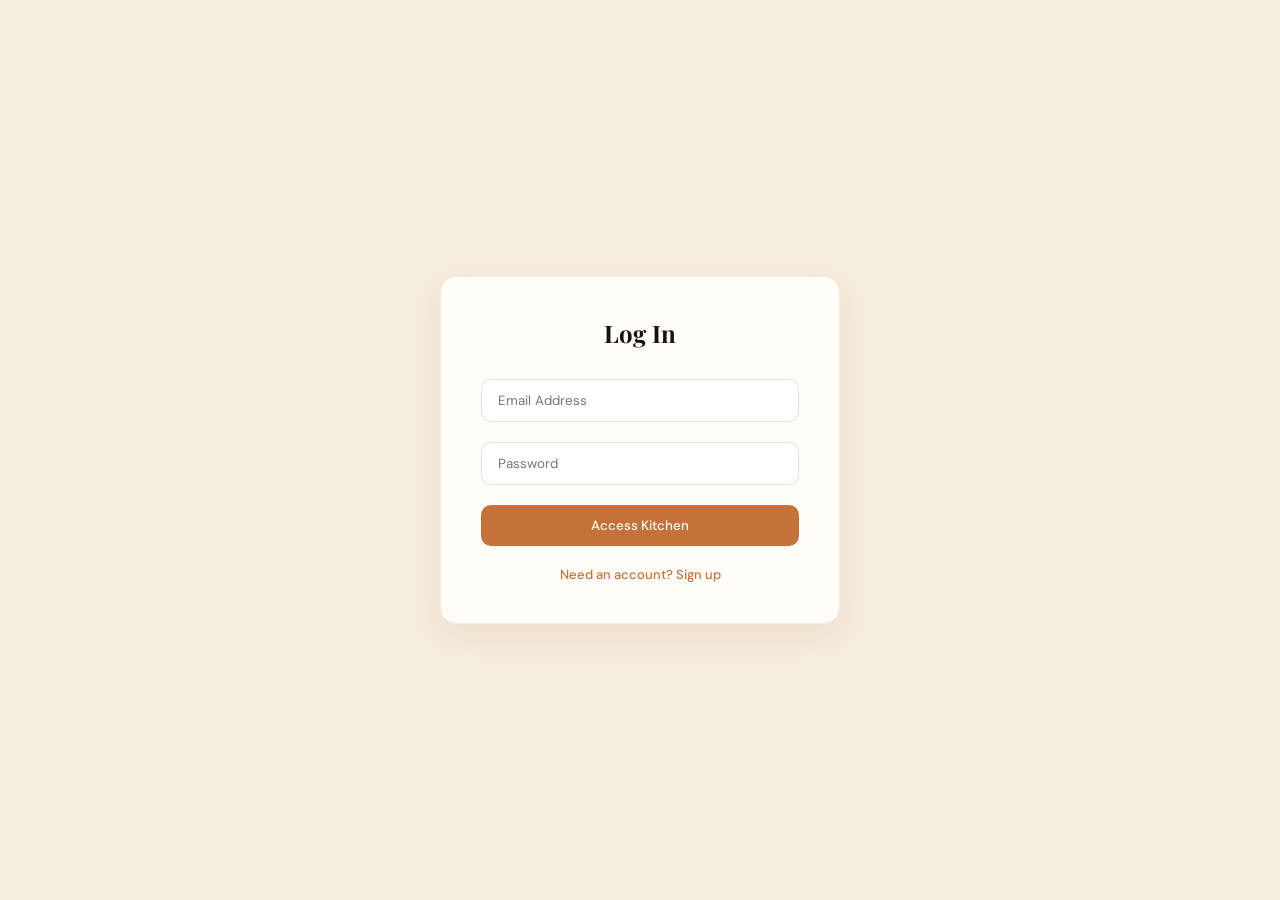
==== frontend/index.html @ a8c1f467 "added poster name to posts and profile name editing for the user. added author name column to databa" ====
<!DOCTYPE html>
<html lang="en">
<head>
  <meta charset="UTF-8"/>
  <meta name="viewport" content="width=device-width, initial-scale=1.0"/>
  <title>Mise en Place</title>
  <link href="https://fonts.googleapis.com/css2?family=Playfair+Display:ital,wght@0,400;0,700;1,400&family=DM+Sans:wght@300;400;500&family=Cormorant+Garamond:ital,wght@1,300&display=swap" rel="stylesheet"/>
  <style>
    /* --- CORE VARIABLES & RESET --- */
    :root {
      --clay:   #C4713A;
      --amber:  #E8A44A;
      --cream:  #FAF3E8;
      --dark:   #1A110A;
      --bark:   #3D2314;
      --sage:   #7C8C6E;
      --leaf:   #4A5C3A;
      --white:  #FFFDF8;
      --bg:     #F5EDE0;
      --card:   #FFFDF8;
      --border: rgba(196,113,58,0.15);
      --text:   #1A110A;
      --muted:  rgba(26,17,10,0.5);
      --sidebar-w: 260px;
    }
    *, *::before, *::after { box-sizing: border-box; margin: 0; padding: 0; }
    body { font-family: 'DM Sans', sans-serif; background: var(--bg); color: var(--text); min-height: 100vh; display: flex; overflow-x: hidden; }
    .hidden { display: none !important; }

    /* --- AUTH SCREENS (LOGIN / REGISTER) --- */
    #auth-wrapper { width: 100%; display: flex; justify-content: center; align-items: center; min-height: 100vh; }
    .auth-container { width: 100%; max-width: 400px; background: var(--white); padding: 40px; border-radius: 16px; box-shadow: 0 12px 32px rgba(196,113,58,0.12); border: 1px solid var(--border); text-align: center; }
    .auth-container h2 { font-family: 'Playfair Display', serif; color: var(--dark); margin-bottom: 20px; font-size: 24px; }
    .auth-input { width: 100%; padding: 12px 16px; margin: 10px 0; border: 1.5px solid rgba(26,17,10,0.12); border-radius: 10px; font-family: 'DM Sans', sans-serif; outline: none; transition: border-color 0.2s; }
    .auth-input:focus { border-color: var(--clay); }
    .auth-btn { width: 100%; padding: 12px; background-color: var(--clay); color: var(--white); border: none; border-radius: 10px; cursor: pointer; font-weight: 500; font-family: 'DM Sans', sans-serif; margin-top: 10px; transition: background 0.2s; }
    .auth-btn:hover { background-color: var(--bark); }
    .auth-link { color: var(--clay); cursor: pointer; text-decoration: none; margin-top: 20px; display: block; font-size: 13px; font-weight: 500; }
    .auth-link:hover { text-decoration: underline; }

    /* --- DASHBOARD WRAPPER --- */
    #dashboard-wrapper { width: 100%; display: flex; }

    /* --- SIDEBAR --- */
    .sidebar { width: var(--sidebar-w); background: var(--dark); min-height: 100vh; display: flex; flex-direction: column; position: fixed; left: 0; top: 0; bottom: 0; z-index: 100; overflow: hidden; }
    .sidebar-brand { padding: 28px 24px 24px; display: flex; align-items: center; gap: 12px; border-bottom: 1px solid rgba(255,255,255,0.06); }
    .logo-icon { width: 40px; height: 40px; background: var(--clay); border-radius: 10px; display: flex; align-items: center; justify-content: center; font-size: 20px; flex-shrink: 0; }
    .brand-text { flex: 1; }
    .brand-name { font-family: 'Playfair Display', serif; font-size: 16px; color: var(--cream); line-height: 1; }
    .brand-name em { color: var(--amber); font-style: italic; }
    .brand-tagline { font-size: 10px; color: rgba(250,243,232,0.35); letter-spacing: 1.5px; text-transform: uppercase; margin-top: 3px; }
    .sidebar-user { padding: 20px 24px; border-bottom: 1px solid rgba(255,255,255,0.06); display: flex; align-items: center; gap: 12px; }
    .user-avatar { width: 42px; height: 42px; border-radius: 12px; background: linear-gradient(135deg, var(--clay), var(--amber)); display: flex; align-items: center; justify-content: center; font-size: 18px; position: relative; }
    .user-info { flex: 1; min-width: 0; }
    .user-name { font-size: 14px; font-weight: 500; color: var(--cream); white-space: nowrap; overflow: hidden; text-overflow: ellipsis; }
    .user-role { font-size: 11px; color: var(--amber); letter-spacing: 0.5px; }
    .sidebar-nav { flex: 1; padding: 16px; display: flex; flex-direction: column; gap: 2px; overflow-y: auto; }
    .nav-section-label { font-size: 10px; letter-spacing: 2px; text-transform: uppercase; color: rgba(250,243,232,0.25); padding: 12px 10px 6px; font-weight: 500; }
    .nav-item { display: flex; align-items: center; gap: 12px; padding: 11px 14px; border-radius: 10px; color: rgba(250,243,232,0.55); font-size: 14px; cursor: pointer; border: none; background: none; width: 100%; text-align: left; transition: all 0.2s; }
    .nav-item:hover { background: rgba(196,113,58,0.12); color: var(--cream); }
    .nav-item.active { background: rgba(196,113,58,0.2); color: var(--amber); }
    .nav-item .nav-icon { width: 18px; text-align: center; font-size: 16px; }
    .sidebar-footer { padding: 16px; border-top: 1px solid rgba(255,255,255,0.06); }

    /* --- MAIN AREA --- */
    .main { margin-left: var(--sidebar-w); flex: 1; display: flex; flex-direction: column; min-height: 100vh; }
    .topbar { background: var(--white); border-bottom: 1px solid var(--border); padding: 0 32px; height: 68px; display: flex; align-items: center; justify-content: space-between; position: sticky; top: 0; z-index: 50; }
    .greeting-text { font-family: 'Playfair Display', serif; font-size: 20px; color: var(--dark); }
    .greeting-text em { color: var(--clay); font-style: italic; }
    .greeting-sub { font-size: 12px; color: var(--muted); margin-top: 1px; }
    .btn-post { padding: 10px 20px; background: var(--clay); color: var(--white); border: none; border-radius: 10px; font-size: 13px; font-weight: 500; cursor: pointer; transition: all 0.25s; display: flex; align-items: center; gap: 6px; }
    .btn-post:hover { background: var(--bark); transform: translateY(-1px); }

    /* --- CONTENT & FEED --- */
    .content { padding: 32px; flex: 1; }
    .main-grid { display: grid; grid-template-columns: 1fr 340px; gap: 24px; }
    .create-post-bar { background: var(--card); border: 1px solid var(--border); border-radius: 16px; padding: 16px 20px; display: flex; align-items: center; gap: 12px; margin-bottom: 20px; cursor: pointer; transition: all 0.25s; }
    .create-post-bar:hover { border-color: var(--clay); box-shadow: 0 4px 16px rgba(196,113,58,0.08); }
    .create-avatar { width: 38px; height: 38px; border-radius: 10px; background: linear-gradient(135deg, var(--clay), var(--amber)); display: flex; align-items: center; justify-content: center; font-size: 18px; }
    .create-placeholder { flex: 1; font-size: 14px; color: var(--muted); }
    .section-header { margin-bottom: 18px; }
    .section-title { font-family: 'Playfair Display', serif; font-size: 20px; color: var(--dark); }
    .feed { display: flex; flex-direction: column; gap: 18px; }
    
    /* --- DYNAMIC RECIPE CARD --- */
    .recipe-card { background: var(--card); border-radius: 18px; border: 1px solid var(--border); display: flex; flex-direction: column; padding: 20px; transition: transform 0.2s; }
    .recipe-card:hover { transform: translateY(-2px); box-shadow: 0 12px 24px rgba(196,113,58,0.1); }
    .recipe-title { font-family: 'Playfair Display', serif; font-size: 18px; color: var(--dark); margin-bottom: 8px; }
    .recipe-desc { font-size: 13px; color: var(--muted); line-height: 1.6; margin-bottom: 12px; }
    .recipe-meta { display: flex; align-items: center; gap: 10px; font-size: 11px; color: var(--clay); font-weight: 500; }
    .recipe-tag { background: rgba(196,113,58,0.1); padding: 4px 10px; border-radius: 6px; }

    /* --- RIGHT SIDEBAR --- */
    .right-sidebar { display: flex; flex-direction: column; gap: 20px; }
    .widget { background: var(--card); border-radius: 18px; padding: 22px; border: 1px solid var(--border); }
    .widget-title { font-family: 'Playfair Display', serif; font-size: 16px; color: var(--dark); margin-bottom: 16px; }
    .user-list { display: flex; flex-direction: column; gap: 12px; }
    .user-item { display: flex; align-items: center; gap: 12px; }
    .u-avatar { width: 38px; height: 38px; border-radius: 10px; background: #E8A44A; display: flex; align-items: center; justify-content: center; font-size: 18px; }
    .u-info { flex: 1; }
    .u-name { font-size: 13px; font-weight: 500; color: var(--dark); }

    /* --- MODAL --- */
    .modal-backdrop { display: none; position: fixed; inset: 0; background: rgba(0,0,0,0.5); backdrop-filter: blur(4px); z-index: 200; align-items: center; justify-content: center; }
    .modal-backdrop.open { display: flex; }
    .modal { background: var(--white); border-radius: 20px; padding: 36px; width: 100%; max-width: 560px; max-height: 90vh; overflow-y: auto; }
    .modal-header { display: flex; justify-content: space-between; margin-bottom: 24px; }
    .modal-title { font-family: 'Playfair Display', serif; font-size: 22px; color: var(--dark); }
    .modal-close { width: 36px; height: 36px; border-radius: 10px; border: 1.5px solid var(--border); background: transparent; cursor: pointer; font-size: 18px; color: var(--muted); }
    .modal-field { margin-bottom: 18px; }
    .modal-field label { display: block; font-size: 12px; font-weight: 500; color: var(--muted); text-transform: uppercase; margin-bottom: 8px; }
    .modal-field input, .modal-field textarea, .modal-field select { width: 100%; padding: 13px 16px; border: 1.5px solid rgba(26,17,10,0.12); border-radius: 12px; font-size: 14px; font-family: 'DM Sans', sans-serif; outline: none; }
    .modal-field input:focus, .modal-field textarea:focus { border-color: var(--clay); }
  </style>
</head>
<body>

  <div id="auth-wrapper">
    <div id="register-section" class="auth-container">
      <h2>Sign Up</h2>
      <input type="email" id="reg-email" class="auth-input" placeholder="Email Address">
      <input type="password" id="reg-password" class="auth-input" placeholder="Password">
      <button class="auth-btn" onclick="registerUser()">Create Account</button>
      <a class="auth-link" onclick="toggleAuth('login')">Already have an account? Log in</a>
    </div>

    <div id="login-section" class="auth-container hidden">
      <h2>Log In</h2>
      <input type="email" id="login-email" class="auth-input" placeholder="Email Address">
      <input type="password" id="login-password" class="auth-input" placeholder="Password">
      <button class="auth-btn" onclick="loginUser()">Access Kitchen</button>
      <a class="auth-link" onclick="toggleAuth('register')">Need an account? Sign up</a>
    </div>
  </div>

  <div id="dashboard-wrapper" class="hidden">
    
    <aside class="sidebar">
      <div class="sidebar-brand">
        <div class="logo-icon">🍳</div>
        <div class="brand-text">
          <div class="brand-name">Mise <em>en Place</em></div>
          <div class="brand-tagline">Community Kitchen</div>
        </div>
      </div>
      <div class="sidebar-user">
        <div class="user-avatar">🧑‍🍳</div>
        <div class="user-info">
          <div class="user-name" id="sidebar-name">Loading...</div>
          <div class="user-role">Chef <span onclick="openEditProfile()" style="cursor:pointer; color:var(--cream); text-decoration:underline; font-size:10px; margin-left:6px;">Edit</span></div>
        </div>
      </div>
      <nav class="sidebar-nav">
        <div class="nav-section-label">Main</div>
        <button class="nav-item active"><span class="nav-icon">🏠</span> Feed</button>
        <button class="nav-item"><span class="nav-icon">👤</span> Profile</button>
      </nav>
      <div class="sidebar-footer">
        <button class="nav-item" onclick="logoutUser()" style="color:rgba(255,100,100,0.6);">
          <span class="nav-icon">🚪</span> Sign Out
        </button>
      </div>
    </aside>

    <div class="main">
      <header class="topbar">
        <div class="greeting-text">Welcome back, <em id="topbar-name">Chef</em></div>
        <button class="btn-post" onclick="openModal()">+ Share Recipe</button>
      </header>

      <div class="content">
        <div class="main-grid">
          
          <div class="feed-column">
            <div class="create-post-bar" onclick="openModal()">
              <div class="create-avatar">🧑‍🍳</div>
              <div class="create-placeholder">Share a new recipe with the community...</div>
            </div>
            <div class="section-header">
              <h2 class="section-title">Community Feed</h2>
            </div>
            
            <div class="feed" id="recipe-feed">
              <p style="color: var(--muted);">Loading recipes...</p>
            </div>
          </div>

          <div class="right-sidebar">
            <div class="widget">
              <div class="widget-title">👥 Suggested Cooks</div>
              <div class="user-list">
                <div class="user-item">
                  <div class="u-avatar">👨‍🍳</div>
                  <div class="u-info"><div class="u-name">Chef Benjo</div></div>
                </div>
                <div class="user-item">
                  <div class="u-avatar" style="background:var(--sage);">👩‍🍳</div>
                  <div class="u-info"><div class="u-name">Ate Nena</div></div>
                </div>
              </div>
            </div>
          </div>

        </div>
      </div>
    </div>
  </div>

  <div class="modal-backdrop" id="recipeModal">
    <div class="modal">
      <div class="modal-header">
        <div class="modal-title">Share a Recipe 🍳</div>
        <button class="modal-close" onclick="closeModal()">✕</button>
      </div>
      <div class="modal-field">
        <label>Recipe Title</label>
        <input type="text" id="post-title" placeholder="e.g. Lola's Sinigang" />
      </div>
      <div class="modal-field">
        <label>Description & Instructions</label>
        <textarea id="post-desc" rows="4" placeholder="Tell the story and steps behind this dish..."></textarea>
      </div>
      <div class="modal-field">
        <label>Category</label>
        <select id="post-category">
          <option value="Filipino Classics">Filipino Classics</option>
          <option value="Healthy">Healthy</option>
          <option value="Desserts">Desserts</option>
        </select>
      </div>
      <button class="btn-post" style="width:100%; justify-content:center; padding:14px; font-size:15px;" onclick="submitPost()">
        🚀 Publish Recipe
      </button>
    </div>
  </div>

  <div class="modal-backdrop" id="editProfileModal">
    <div class="modal">
      <div class="modal-header">
        <div class="modal-title">Edit Profile 👤</div>
        <button class="modal-close" onclick="closeEditProfile()">✕</button>
      </div>
      <div class="modal-field">
        <label>Display Name</label>
        <input type="text" id="edit-name" placeholder="e.g. Chef Gordon" />
      </div>
      <div class="modal-field">
        <label>Bio</label>
        <textarea id="edit-bio" rows="3" placeholder="Tell us about your cooking style..."></textarea>
      </div>
      <button class="btn-post" style="width:100%; justify-content:center; padding:14px; font-size:15px;" onclick="submitProfileUpdate()">
        💾 Save Changes
      </button>
    </div>
  </div>

  <script>
    const API_BASE = 'http://localhost:8080/api';

    // --- Boot Sequence ---
    window.onload = () => {
      if (localStorage.getItem('jwt')) {
        showDashboard();
      } else {
        toggleAuth('login');
      }
    };

    // --- UI Routing ---
    function toggleAuth(type) {
      document.getElementById('dashboard-wrapper').classList.add('hidden');
      document.getElementById('auth-wrapper').classList.remove('hidden');
      if (type === 'login') {
        document.getElementById('register-section').classList.add('hidden');
        document.getElementById('login-section').classList.remove('hidden');
      } else {
        document.getElementById('login-section').classList.add('hidden');
        document.getElementById('register-section').classList.remove('hidden');
      }
    }

    function showDashboard() {
      document.getElementById('auth-wrapper').classList.add('hidden');
      document.getElementById('dashboard-wrapper').classList.remove('hidden');
      loadProfileData();
      loadFeed();
    }

    // --- Modal Controls ---
    function openModal() { document.getElementById('recipeModal').classList.add('open'); }
    function closeModal() { 
      document.getElementById('recipeModal').classList.remove('open'); 
      document.getElementById('post-title').value = '';
      document.getElementById('post-desc').value = '';
    }

    function openEditProfile() {
      document.getElementById('edit-name').value = document.getElementById('sidebar-name').innerText;
      document.getElementById('editProfileModal').classList.add('open');
    }

    function closeEditProfile() {
      document.getElementById('editProfileModal').classList.remove('open');
    }

    // --- API Calls: Auth ---
    async function registerUser() {
      const email = document.getElementById('reg-email').value;
      const password = document.getElementById('reg-password').value;
      try {
        const res = await fetch(`${API_BASE}/auth/register.php`, {
          method: 'POST', headers: { 'Content-Type': 'application/json' }, body: JSON.stringify({ email, password })
        });
        if (res.ok) { alert('Registration success! Please log in.'); toggleAuth('login'); } 
        else { const data = await res.json(); alert('Error: ' + data.error); }
      } catch (e) { alert('Server connection failed.'); }
    }

    async function loginUser() {
      const email = document.getElementById('login-email').value;
      const password = document.getElementById('login-password').value;
      try {
        const res = await fetch(`${API_BASE}/auth/login.php`, {
          method: 'POST', headers: { 'Content-Type': 'application/json' }, body: JSON.stringify({ email, password })
        });
        const data = await res.json();
        if (res.ok) {
          localStorage.setItem('jwt', data.token);
          showDashboard();
        } else { alert('Error: ' + data.error); }
      } catch (e) { alert('Server connection failed.'); }
    }

    function logoutUser() {
      localStorage.removeItem('jwt');
      toggleAuth('login');
    }

    // --- API Calls: Dashboard & Feed ---
    async function loadProfileData() {
      const token = localStorage.getItem('jwt');
      try {
        const res = await fetch(`${API_BASE}/profile/dashboard.php`, {
          headers: { 'Authorization': `Bearer ${token}` }
        });
        if (res.ok) {
          const data = await res.json();
          document.getElementById('sidebar-name').innerText = data.data.display_name;
          document.getElementById('topbar-name').innerText = data.data.display_name;
        } else { logoutUser(); }
      } catch (e) { console.error("Profile load failed"); }
    }

    async function loadFeed() {
      const token = localStorage.getItem('jwt');
      const feedContainer = document.getElementById('recipe-feed');
      feedContainer.innerHTML = '<p style="color: var(--muted);">Loading recipes...</p>';

      try {
        const res = await fetch(`${API_BASE}/posts/get_posts.php`, {
          headers: { 'Authorization': `Bearer ${token}` }
        });
        const data = await res.json();

        if (res.ok && data.data.length > 0) {
          feedContainer.innerHTML = ''; 
          data.data.forEach(post => {
            const card = document.createElement('div');
            card.className = 'recipe-card';
            card.innerHTML = `
              <div class="recipe-meta">
                <span class="recipe-tag">${post.category}</span>
                <span style="margin-left:auto; color:var(--muted)">❤️ ${post.likes_count}</span>
              </div>
              <div class="recipe-title">${post.title}</div>
              <div class="recipe-desc">${post.description}</div>
              <div style="margin-top: 12px; font-size: 12px; color: var(--muted); display: flex; align-items: center; gap: 8px;">
                <div style="width: 24px; height: 24px; border-radius: 6px; background: var(--amber); display: flex; align-items: center; justify-content: center; font-size: 10px; color: white;">👨‍🍳</div>
                by <strong>${post.author_name}</strong>
              </div>
            `;
            feedContainer.appendChild(card);
          });
        } else {
          feedContainer.innerHTML = '<p style="color: var(--muted);">No recipes yet. Be the first to share!</p>';
        }
      } catch (e) { feedContainer.innerHTML = '<p style="color: red;">Failed to load feed.</p>'; }
    }

    async function submitPost() {
      const token = localStorage.getItem('jwt');
      const title = document.getElementById('post-title').value;
      const desc = document.getElementById('post-desc').value;
      const category = document.getElementById('post-category').value;
      const authorName = document.getElementById('sidebar-name').innerText;

      if (!title || !desc) { alert("Title and description are required."); return; }

      try {
        const res = await fetch(`${API_BASE}/posts/create_post.php`, {
          method: 'POST',
          headers: { 'Content-Type': 'application/json', 'Authorization': `Bearer ${token}` },
          body: JSON.stringify({ title: title, description: desc, category: category, author_name: authorName })
        });

        if (res.ok) {
          closeModal();
          loadFeed(); 
        } else {
          const data = await res.json();
          alert('Error: ' + data.error);
        }
      } catch (e) { alert('Failed to publish recipe.'); }
    }

    async function submitProfileUpdate() {
      const token = localStorage.getItem('jwt');
      const newName = document.getElementById('edit-name').value;
      const newBio = document.getElementById('edit-bio').value;

      if (!newName) { alert("Display name cannot be empty."); return; }

      try {
        const res = await fetch(`${API_BASE}/profile/update_profile.php`, {
          method: 'POST',
          headers: { 'Content-Type': 'application/json', 'Authorization': `Bearer ${token}` },
          body: JSON.stringify({ display_name: newName, bio: newBio })
        });
        
        if (res.ok) {
          document.getElementById('sidebar-name').innerText = newName;
          document.getElementById('topbar-name').innerText = newName;
          closeEditProfile();
        } else {
          const data = await res.json();
          alert('Error: ' + data.error);
        }
      } catch (e) { alert('Failed to update profile.'); }
    }
  </script>
</body>
</html>
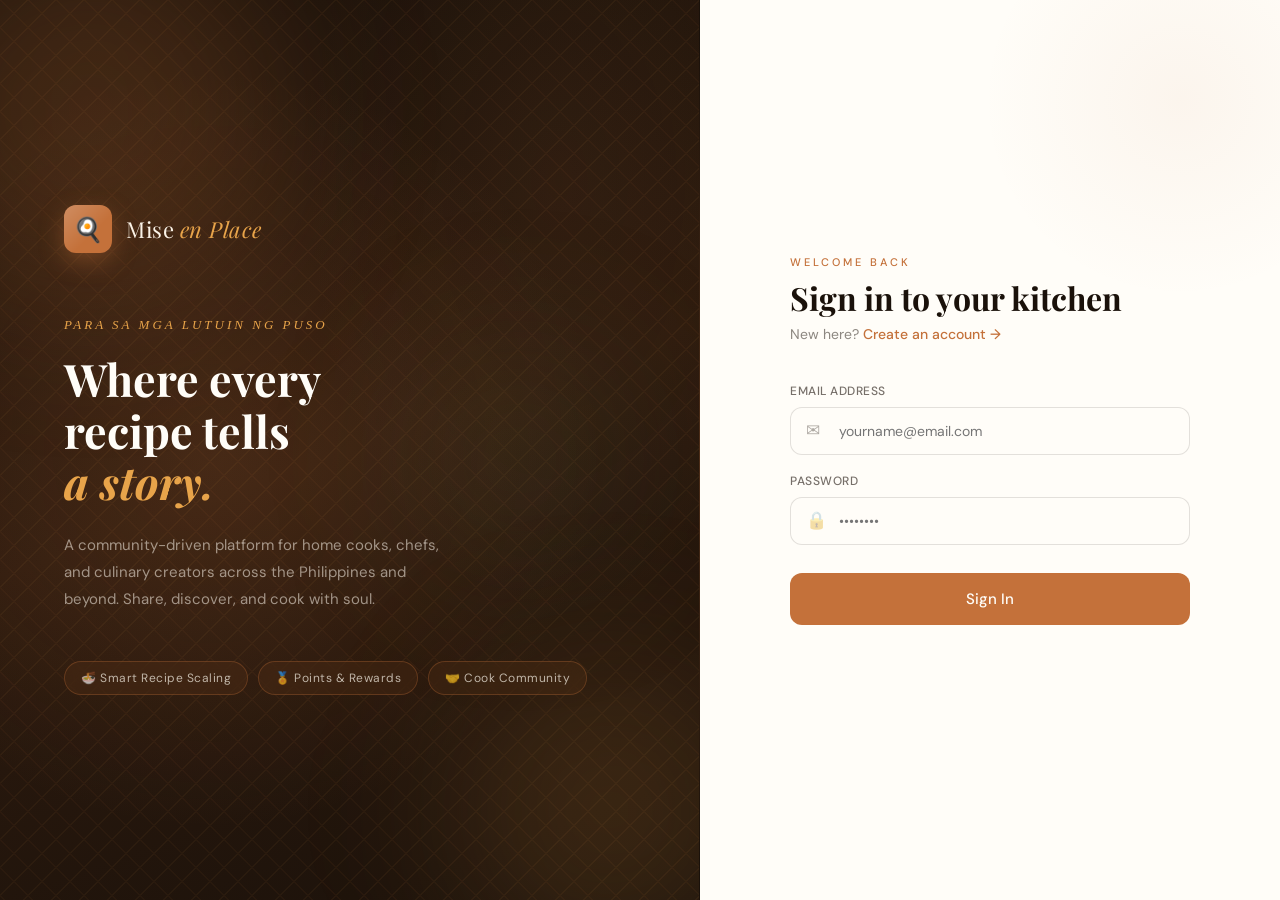
==== commit 75dd7b50: "improved login page" ====
--- a/frontend/index.html
+++ b/frontend/index.html
@@ -8,40 +8,74 @@
   <style>
     /* --- CORE VARIABLES & RESET --- */
     :root {
-      --clay:   #C4713A;
-      --amber:  #E8A44A;
-      --cream:  #FAF3E8;
-      --dark:   #1A110A;
-      --bark:   #3D2314;
-      --sage:   #7C8C6E;
-      --leaf:   #4A5C3A;
-      --white:  #FFFDF8;
-      --bg:     #F5EDE0;
-      --card:   #FFFDF8;
-      --border: rgba(196,113,58,0.15);
-      --text:   #1A110A;
-      --muted:  rgba(26,17,10,0.5);
+      --clay:    #C4713A;
+      --amber:   #E8A44A;
+      --cream:   #FAF3E8;
+      --dark:    #1A110A;
+      --bark:    #3D2314;
+      --sage:    #7C8C6E;
+      --leaf:    #4A5C3A;
+      --white:   #FFFDF8;
+      --bg:      #F5EDE0;
+      --card:    #FFFDF8;
+      --border:  rgba(196,113,58,0.15);
+      --text:    #1A110A;
+      --muted:   rgba(26,17,10,0.5);
+      --error:   #C0392B;
       --sidebar-w: 260px;
     }
     *, *::before, *::after { box-sizing: border-box; margin: 0; padding: 0; }
     body { font-family: 'DM Sans', sans-serif; background: var(--bg); color: var(--text); min-height: 100vh; display: flex; overflow-x: hidden; }
     .hidden { display: none !important; }
 
-    /* --- AUTH SCREENS (LOGIN / REGISTER) --- */
-    #auth-wrapper { width: 100%; display: flex; justify-content: center; align-items: center; min-height: 100vh; }
-    .auth-container { width: 100%; max-width: 400px; background: var(--white); padding: 40px; border-radius: 16px; box-shadow: 0 12px 32px rgba(196,113,58,0.12); border: 1px solid var(--border); text-align: center; }
-    .auth-container h2 { font-family: 'Playfair Display', serif; color: var(--dark); margin-bottom: 20px; font-size: 24px; }
-    .auth-input { width: 100%; padding: 12px 16px; margin: 10px 0; border: 1.5px solid rgba(26,17,10,0.12); border-radius: 10px; font-family: 'DM Sans', sans-serif; outline: none; transition: border-color 0.2s; }
-    .auth-input:focus { border-color: var(--clay); }
-    .auth-btn { width: 100%; padding: 12px; background-color: var(--clay); color: var(--white); border: none; border-radius: 10px; cursor: pointer; font-weight: 500; font-family: 'DM Sans', sans-serif; margin-top: 10px; transition: background 0.2s; }
-    .auth-btn:hover { background-color: var(--bark); }
-    .auth-link { color: var(--clay); cursor: pointer; text-decoration: none; margin-top: 20px; display: block; font-size: 13px; font-weight: 500; }
-    .auth-link:hover { text-decoration: underline; }
-
-    /* --- DASHBOARD WRAPPER --- */
-    #dashboard-wrapper { width: 100%; display: flex; }
-
-    /* --- SIDEBAR --- */
+    /* --- AUTH SPLIT-SCREEN LAYOUT --- */
+    #auth-wrapper { width: 100vw; min-height: 100vh; background: var(--dark); display: flex; overflow: hidden; }
+    
+    .left-panel { flex: 1.1; position: relative; display: flex; flex-direction: column; justify-content: center; padding: 60px 64px; overflow: hidden; }
+    .bg-art { position: absolute; inset: 0; background: radial-gradient(ellipse 80% 60% at 30% 50%, rgba(196,113,58,0.18) 0%, transparent 70%), radial-gradient(ellipse 60% 80% at 80% 20%, rgba(122,78,40,0.12) 0%, transparent 60%), linear-gradient(160deg, #1A110A 0%, #2C1A0E 50%, #1A110A 100%); z-index: 0; }
+    .bg-pattern { position: absolute; inset: 0; opacity: 0.05; background-image: repeating-linear-gradient(45deg, var(--clay) 0, var(--clay) 1px, transparent 0, transparent 50%), repeating-linear-gradient(-45deg, var(--amber) 0, var(--amber) 1px, transparent 0, transparent 50%); background-size: 28px 28px; z-index: 0; }
+    .orb { position: absolute; border-radius: 50%; filter: blur(80px); animation: drift 12s ease-in-out infinite alternate; z-index: 0; }
+    .orb-1 { width: 380px; height: 380px; background: rgba(196,113,58,0.22); top: -80px; left: -100px; animation-delay: 0s; }
+    .orb-2 { width: 300px; height: 300px; background: rgba(232,164,74,0.15); bottom: -60px; right: -60px; animation-delay: -4s; }
+    .orb-3 { width: 200px; height: 200px; background: rgba(74,92,58,0.2); top: 40%; left: 60%; animation-delay: -8s; }
+    @keyframes drift { from { transform: translate(0, 0) scale(1); } to { transform: translate(30px, 20px) scale(1.08); } }
+    .left-content { position: relative; z-index: 1; }
+    .brand-mark { display: flex; align-items: center; gap: 14px; margin-bottom: 64px; animation: fadeUp 0.8s ease both; }
+    .auth-logo-icon { width: 48px; height: 48px; background: var(--clay); border-radius: 12px; display: flex; align-items: center; justify-content: center; font-size: 24px; box-shadow: 0 8px 24px rgba(196,113,58,0.4); position: relative; overflow: hidden; }
+    .auth-logo-icon::after { content: ''; position: absolute; inset: 0; background: linear-gradient(135deg, rgba(255,255,255,0.2) 0%, transparent 60%); }
+    .auth-brand-name { font-family: 'Playfair Display', serif; font-size: 22px; color: var(--cream); letter-spacing: 0.5px; }
+    .auth-brand-name span { color: var(--amber); font-style: italic; }
+    .hero-text { animation: fadeUp 0.8s ease 0.15s both; }
+    .tagline { font-family: 'Cormorant Garamond', serif; font-style: italic; font-size: 13px; color: var(--amber); letter-spacing: 3px; text-transform: uppercase; margin-bottom: 20px; }
+    .hero-heading { font-family: 'Playfair Display', serif; font-size: clamp(36px, 3.5vw, 54px); line-height: 1.15; color: var(--white); margin-bottom: 24px; }
+    .hero-heading .accent { color: var(--amber); font-style: italic; display: block; }
+    .hero-desc { font-size: 15px; color: rgba(250,243,232,0.55); line-height: 1.8; max-width: 400px; margin-bottom: 48px; }
+    .chips { display: flex; flex-wrap: wrap; gap: 10px; animation: fadeUp 0.8s ease 0.3s both; }
+    .chip { padding: 8px 16px; border: 1px solid rgba(196,113,58,0.3); border-radius: 999px; font-size: 12px; color: rgba(250,243,232,0.7); letter-spacing: 0.5px; background: rgba(196,113,58,0.08); backdrop-filter: blur(8px); transition: all 0.3s; }
+    .panel-divider { width: 1px; background: linear-gradient(to bottom, transparent, rgba(196,113,58,0.3), transparent); margin: 40px 0; flex-shrink: 0; }
+
+    .right-panel { flex: 0.9; background: var(--white); display: flex; align-items: center; justify-content: center; padding: 60px 56px; position: relative; overflow: hidden; }
+    .right-panel::before { content: ''; position: absolute; top: -100px; right: -100px; width: 400px; height: 400px; background: radial-gradient(circle, rgba(196,113,58,0.06) 0%, transparent 70%); border-radius: 50%; pointer-events: none; }
+    .form-container { width: 100%; max-width: 400px; animation: fadeUp 0.8s ease 0.2s both; position: relative; z-index: 10;}
+    .form-header { margin-bottom: 40px; }
+    .form-eyebrow { font-size: 11px; letter-spacing: 3px; text-transform: uppercase; color: var(--clay); font-weight: 500; margin-bottom: 10px; }
+    .form-title { font-family: 'Playfair Display', serif; font-size: 32px; color: var(--dark); line-height: 1.2; margin-bottom: 8px; }
+    .form-subtitle { font-size: 14px; color: rgba(26,17,10,0.5); }
+    .form-subtitle a { color: var(--clay); text-decoration: none; font-weight: 500; cursor: pointer; transition: color 0.2s; }
+    .form-subtitle a:hover { color: var(--bark); }
+    
+    .field-group { display: flex; flex-direction: column; gap: 18px; margin-bottom: 28px; }
+    .field { position: relative; }
+    .field label { display: block; font-size: 12px; font-weight: 500; color: rgba(26,17,10,0.6); letter-spacing: 0.5px; margin-bottom: 8px; text-transform: uppercase; }
+    .field input { width: 100%; padding: 14px 18px 14px 48px; border: 1.5px solid rgba(26,17,10,0.12); border-radius: 12px; font-size: 14px; font-family: 'DM Sans', sans-serif; color: var(--dark); background: var(--white); outline: none; transition: all 0.25s ease; }
+    .field input:focus { border-color: var(--clay); box-shadow: 0 0 0 4px rgba(196,113,58,0.1); }
+    .field-icon { position: absolute; bottom: 14px; left: 16px; color: rgba(26,17,10,0.35); font-size: 17px; pointer-events: none; }
+    
+    .btn-primary { width: 100%; padding: 16px; background: var(--clay); color: var(--white); border: none; border-radius: 12px; font-size: 15px; font-family: 'DM Sans', sans-serif; font-weight: 500; cursor: pointer; transition: all 0.3s ease; margin-bottom: 20px; }
+    .btn-primary:hover { background: var(--bark); transform: translateY(-1px); box-shadow: 0 8px 24px rgba(196,113,58,0.35); }
+
+    /* --- DASHBOARD STYLES --- */
+    /* (Kept exactly as they were so the dashboard looks right) */
     .sidebar { width: var(--sidebar-w); background: var(--dark); min-height: 100vh; display: flex; flex-direction: column; position: fixed; left: 0; top: 0; bottom: 0; z-index: 100; overflow: hidden; }
     .sidebar-brand { padding: 28px 24px 24px; display: flex; align-items: center; gap: 12px; border-bottom: 1px solid rgba(255,255,255,0.06); }
     .logo-icon { width: 40px; height: 40px; background: var(--clay); border-radius: 10px; display: flex; align-items: center; justify-content: center; font-size: 20px; flex-shrink: 0; }
@@ -61,17 +95,12 @@
     .nav-item.active { background: rgba(196,113,58,0.2); color: var(--amber); }
     .nav-item .nav-icon { width: 18px; text-align: center; font-size: 16px; }
     .sidebar-footer { padding: 16px; border-top: 1px solid rgba(255,255,255,0.06); }
-
-    /* --- MAIN AREA --- */
     .main { margin-left: var(--sidebar-w); flex: 1; display: flex; flex-direction: column; min-height: 100vh; }
     .topbar { background: var(--white); border-bottom: 1px solid var(--border); padding: 0 32px; height: 68px; display: flex; align-items: center; justify-content: space-between; position: sticky; top: 0; z-index: 50; }
     .greeting-text { font-family: 'Playfair Display', serif; font-size: 20px; color: var(--dark); }
     .greeting-text em { color: var(--clay); font-style: italic; }
-    .greeting-sub { font-size: 12px; color: var(--muted); margin-top: 1px; }
     .btn-post { padding: 10px 20px; background: var(--clay); color: var(--white); border: none; border-radius: 10px; font-size: 13px; font-weight: 500; cursor: pointer; transition: all 0.25s; display: flex; align-items: center; gap: 6px; }
     .btn-post:hover { background: var(--bark); transform: translateY(-1px); }
-
-    /* --- CONTENT & FEED --- */
     .content { padding: 32px; flex: 1; }
     .main-grid { display: grid; grid-template-columns: 1fr 340px; gap: 24px; }
     .create-post-bar { background: var(--card); border: 1px solid var(--border); border-radius: 16px; padding: 16px 20px; display: flex; align-items: center; gap: 12px; margin-bottom: 20px; cursor: pointer; transition: all 0.25s; }
@@ -81,16 +110,12 @@
     .section-header { margin-bottom: 18px; }
     .section-title { font-family: 'Playfair Display', serif; font-size: 20px; color: var(--dark); }
     .feed { display: flex; flex-direction: column; gap: 18px; }
-    
-    /* --- DYNAMIC RECIPE CARD --- */
     .recipe-card { background: var(--card); border-radius: 18px; border: 1px solid var(--border); display: flex; flex-direction: column; padding: 20px; transition: transform 0.2s; }
     .recipe-card:hover { transform: translateY(-2px); box-shadow: 0 12px 24px rgba(196,113,58,0.1); }
     .recipe-title { font-family: 'Playfair Display', serif; font-size: 18px; color: var(--dark); margin-bottom: 8px; }
     .recipe-desc { font-size: 13px; color: var(--muted); line-height: 1.6; margin-bottom: 12px; }
     .recipe-meta { display: flex; align-items: center; gap: 10px; font-size: 11px; color: var(--clay); font-weight: 500; }
     .recipe-tag { background: rgba(196,113,58,0.1); padding: 4px 10px; border-radius: 6px; }
-
-    /* --- RIGHT SIDEBAR --- */
     .right-sidebar { display: flex; flex-direction: column; gap: 20px; }
     .widget { background: var(--card); border-radius: 18px; padding: 22px; border: 1px solid var(--border); }
     .widget-title { font-family: 'Playfair Display', serif; font-size: 16px; color: var(--dark); margin-bottom: 16px; }
@@ -100,7 +125,7 @@
     .u-info { flex: 1; }
     .u-name { font-size: 13px; font-weight: 500; color: var(--dark); }
 
-    /* --- MODAL --- */
+    /* --- MODALS --- */
     .modal-backdrop { display: none; position: fixed; inset: 0; background: rgba(0,0,0,0.5); backdrop-filter: blur(4px); z-index: 200; align-items: center; justify-content: center; }
     .modal-backdrop.open { display: flex; }
     .modal { background: var(--white); border-radius: 20px; padding: 36px; width: 100%; max-width: 560px; max-height: 90vh; overflow-y: auto; }
@@ -111,30 +136,86 @@
     .modal-field label { display: block; font-size: 12px; font-weight: 500; color: var(--muted); text-transform: uppercase; margin-bottom: 8px; }
     .modal-field input, .modal-field textarea, .modal-field select { width: 100%; padding: 13px 16px; border: 1.5px solid rgba(26,17,10,0.12); border-radius: 12px; font-size: 14px; font-family: 'DM Sans', sans-serif; outline: none; }
     .modal-field input:focus, .modal-field textarea:focus { border-color: var(--clay); }
+    
+    @keyframes fadeUp { from { opacity: 0; transform: translateY(24px); } to { opacity: 1; transform: translateY(0); } }
   </style>
 </head>
 <body>
 
   <div id="auth-wrapper">
-    <div id="register-section" class="auth-container">
-      <h2>Sign Up</h2>
-      <input type="email" id="reg-email" class="auth-input" placeholder="Email Address">
-      <input type="password" id="reg-password" class="auth-input" placeholder="Password">
-      <button class="auth-btn" onclick="registerUser()">Create Account</button>
-      <a class="auth-link" onclick="toggleAuth('login')">Already have an account? Log in</a>
+    <div class="left-panel">
+      <div class="bg-art"></div>
+      <div class="bg-pattern"></div>
+      <div class="orb orb-1"></div>
+      <div class="orb orb-2"></div>
+      <div class="orb orb-3"></div>
+
+      <div class="left-content">
+        <div class="brand-mark">
+          <div class="auth-logo-icon">🍳</div>
+          <div class="auth-brand-name">Mise <span>en Place</span></div>
+        </div>
+        <div class="hero-text">
+          <div class="tagline">Para sa mga Lutuin ng Puso</div>
+          <h1 class="hero-heading">Where every<br>recipe tells<span class="accent">a story.</span></h1>
+          <p class="hero-desc">A community-driven platform for home cooks, chefs, and culinary creators across the Philippines and beyond. Share, discover, and cook with soul.</p>
+        </div>
+        <div class="chips">
+          <span class="chip">🍜 Smart Recipe Scaling</span>
+          <span class="chip">🏅 Points & Rewards</span>
+          <span class="chip">🤝 Cook Community</span>
+        </div>
+      </div>
     </div>
 
-    <div id="login-section" class="auth-container hidden">
-      <h2>Log In</h2>
-      <input type="email" id="login-email" class="auth-input" placeholder="Email Address">
-      <input type="password" id="login-password" class="auth-input" placeholder="Password">
-      <button class="auth-btn" onclick="loginUser()">Access Kitchen</button>
-      <a class="auth-link" onclick="toggleAuth('register')">Need an account? Sign up</a>
+    <div class="panel-divider"></div>
+
+    <div class="right-panel">
+      <div id="register-section" class="form-container hidden">
+        <div class="form-header">
+          <div class="form-eyebrow">Join the kitchen</div>
+          <h2 class="form-title">Create an account</h2>
+          <p class="form-subtitle">Already have an account? <a onclick="toggleAuth('login')">Log in →</a></p>
+        </div>
+        <div class="field-group">
+          <div class="field">
+            <label>Email Address</label>
+            <input type="email" id="reg-email" placeholder="yourname@email.com">
+            <span class="field-icon">✉</span>
+          </div>
+          <div class="field">
+            <label>Password</label>
+            <input type="password" id="reg-password" placeholder="••••••••">
+            <span class="field-icon">🔒</span>
+          </div>
+        </div>
+        <button class="btn-primary" onclick="registerUser()">Create Account</button>
+      </div>
+
+      <div id="login-section" class="form-container">
+        <div class="form-header">
+          <div class="form-eyebrow">Welcome back</div>
+          <h2 class="form-title">Sign in to your kitchen</h2>
+          <p class="form-subtitle">New here? <a onclick="toggleAuth('register')">Create an account →</a></p>
+        </div>
+        <div class="field-group">
+          <div class="field">
+            <label>Email Address</label>
+            <input type="email" id="login-email" placeholder="yourname@email.com">
+            <span class="field-icon">✉</span>
+          </div>
+          <div class="field">
+            <label>Password</label>
+            <input type="password" id="login-password" placeholder="••••••••">
+            <span class="field-icon">🔒</span>
+          </div>
+        </div>
+        <button class="btn-primary" onclick="loginUser()">Sign In</button>
+      </div>
     </div>
   </div>
 
   <div id="dashboard-wrapper" class="hidden">
-    
     <aside class="sidebar">
       <div class="sidebar-brand">
         <div class="logo-icon">🍳</div>
@@ -170,7 +251,6 @@
 
       <div class="content">
         <div class="main-grid">
-          
           <div class="feed-column">
             <div class="create-post-bar" onclick="openModal()">
               <div class="create-avatar">🧑‍🍳</div>
@@ -179,7 +259,6 @@
             <div class="section-header">
               <h2 class="section-title">Community Feed</h2>
             </div>
-            
             <div class="feed" id="recipe-feed">
               <p style="color: var(--muted);">Loading recipes...</p>
             </div>
@@ -200,7 +279,6 @@
               </div>
             </div>
           </div>
-
         </div>
       </div>
     </div>
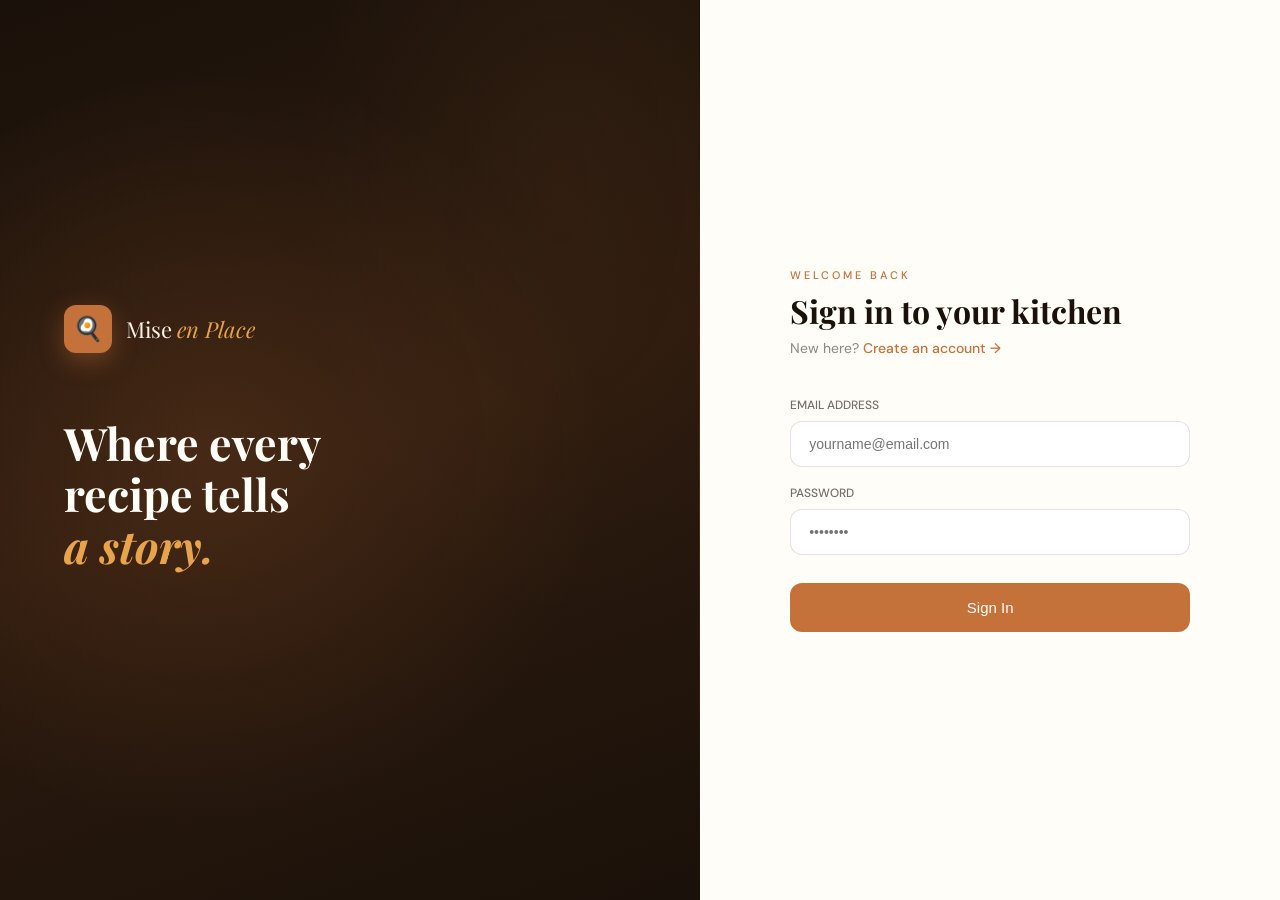
==== commit 3291d3c8: "feat: integrate admin dashboard and user monitoring engine - Created admin_get_users.php in Auth Ser" ====
--- a/frontend/index.html
+++ b/frontend/index.html
@@ -22,6 +22,7 @@
       --text:    #1A110A;
       --muted:   rgba(26,17,10,0.5);
       --error:   #C0392B;
+      --admin-accent: #8B1A1A;
       --sidebar-w: 260px;
     }
     *, *::before, *::after { box-sizing: border-box; margin: 0; padding: 0; }
@@ -30,114 +31,88 @@
 
     /* --- AUTH SPLIT-SCREEN LAYOUT --- */
     #auth-wrapper { width: 100vw; min-height: 100vh; background: var(--dark); display: flex; overflow: hidden; }
-    
     .left-panel { flex: 1.1; position: relative; display: flex; flex-direction: column; justify-content: center; padding: 60px 64px; overflow: hidden; }
     .bg-art { position: absolute; inset: 0; background: radial-gradient(ellipse 80% 60% at 30% 50%, rgba(196,113,58,0.18) 0%, transparent 70%), radial-gradient(ellipse 60% 80% at 80% 20%, rgba(122,78,40,0.12) 0%, transparent 60%), linear-gradient(160deg, #1A110A 0%, #2C1A0E 50%, #1A110A 100%); z-index: 0; }
-    .bg-pattern { position: absolute; inset: 0; opacity: 0.05; background-image: repeating-linear-gradient(45deg, var(--clay) 0, var(--clay) 1px, transparent 0, transparent 50%), repeating-linear-gradient(-45deg, var(--amber) 0, var(--amber) 1px, transparent 0, transparent 50%); background-size: 28px 28px; z-index: 0; }
-    .orb { position: absolute; border-radius: 50%; filter: blur(80px); animation: drift 12s ease-in-out infinite alternate; z-index: 0; }
-    .orb-1 { width: 380px; height: 380px; background: rgba(196,113,58,0.22); top: -80px; left: -100px; animation-delay: 0s; }
-    .orb-2 { width: 300px; height: 300px; background: rgba(232,164,74,0.15); bottom: -60px; right: -60px; animation-delay: -4s; }
-    .orb-3 { width: 200px; height: 200px; background: rgba(74,92,58,0.2); top: 40%; left: 60%; animation-delay: -8s; }
-    @keyframes drift { from { transform: translate(0, 0) scale(1); } to { transform: translate(30px, 20px) scale(1.08); } }
     .left-content { position: relative; z-index: 1; }
-    .brand-mark { display: flex; align-items: center; gap: 14px; margin-bottom: 64px; animation: fadeUp 0.8s ease both; }
-    .auth-logo-icon { width: 48px; height: 48px; background: var(--clay); border-radius: 12px; display: flex; align-items: center; justify-content: center; font-size: 24px; box-shadow: 0 8px 24px rgba(196,113,58,0.4); position: relative; overflow: hidden; }
-    .auth-logo-icon::after { content: ''; position: absolute; inset: 0; background: linear-gradient(135deg, rgba(255,255,255,0.2) 0%, transparent 60%); }
-    .auth-brand-name { font-family: 'Playfair Display', serif; font-size: 22px; color: var(--cream); letter-spacing: 0.5px; }
+    .brand-mark { display: flex; align-items: center; gap: 14px; margin-bottom: 64px; }
+    .auth-logo-icon { width: 48px; height: 48px; background: var(--clay); border-radius: 12px; display: flex; align-items: center; justify-content: center; font-size: 24px; box-shadow: 0 8px 24px rgba(196,113,58,0.4); }
+    .auth-brand-name { font-family: 'Playfair Display', serif; font-size: 22px; color: var(--cream); }
     .auth-brand-name span { color: var(--amber); font-style: italic; }
-    .hero-text { animation: fadeUp 0.8s ease 0.15s both; }
-    .tagline { font-family: 'Cormorant Garamond', serif; font-style: italic; font-size: 13px; color: var(--amber); letter-spacing: 3px; text-transform: uppercase; margin-bottom: 20px; }
     .hero-heading { font-family: 'Playfair Display', serif; font-size: clamp(36px, 3.5vw, 54px); line-height: 1.15; color: var(--white); margin-bottom: 24px; }
     .hero-heading .accent { color: var(--amber); font-style: italic; display: block; }
     .hero-desc { font-size: 15px; color: rgba(250,243,232,0.55); line-height: 1.8; max-width: 400px; margin-bottom: 48px; }
-    .chips { display: flex; flex-wrap: wrap; gap: 10px; animation: fadeUp 0.8s ease 0.3s both; }
-    .chip { padding: 8px 16px; border: 1px solid rgba(196,113,58,0.3); border-radius: 999px; font-size: 12px; color: rgba(250,243,232,0.7); letter-spacing: 0.5px; background: rgba(196,113,58,0.08); backdrop-filter: blur(8px); transition: all 0.3s; }
     .panel-divider { width: 1px; background: linear-gradient(to bottom, transparent, rgba(196,113,58,0.3), transparent); margin: 40px 0; flex-shrink: 0; }
-
     .right-panel { flex: 0.9; background: var(--white); display: flex; align-items: center; justify-content: center; padding: 60px 56px; position: relative; overflow: hidden; }
-    .right-panel::before { content: ''; position: absolute; top: -100px; right: -100px; width: 400px; height: 400px; background: radial-gradient(circle, rgba(196,113,58,0.06) 0%, transparent 70%); border-radius: 50%; pointer-events: none; }
-    .form-container { width: 100%; max-width: 400px; animation: fadeUp 0.8s ease 0.2s both; position: relative; z-index: 10;}
+    .form-container { width: 100%; max-width: 400px; position: relative; z-index: 10;}
     .form-header { margin-bottom: 40px; }
     .form-eyebrow { font-size: 11px; letter-spacing: 3px; text-transform: uppercase; color: var(--clay); font-weight: 500; margin-bottom: 10px; }
     .form-title { font-family: 'Playfair Display', serif; font-size: 32px; color: var(--dark); line-height: 1.2; margin-bottom: 8px; }
     .form-subtitle { font-size: 14px; color: rgba(26,17,10,0.5); }
     .form-subtitle a { color: var(--clay); text-decoration: none; font-weight: 500; cursor: pointer; transition: color 0.2s; }
-    .form-subtitle a:hover { color: var(--bark); }
-    
     .field-group { display: flex; flex-direction: column; gap: 18px; margin-bottom: 28px; }
-    .field { position: relative; }
-    .field label { display: block; font-size: 12px; font-weight: 500; color: rgba(26,17,10,0.6); letter-spacing: 0.5px; margin-bottom: 8px; text-transform: uppercase; }
-    .field input { width: 100%; padding: 14px 18px 14px 48px; border: 1.5px solid rgba(26,17,10,0.12); border-radius: 12px; font-size: 14px; font-family: 'DM Sans', sans-serif; color: var(--dark); background: var(--white); outline: none; transition: all 0.25s ease; }
-    .field input:focus { border-color: var(--clay); box-shadow: 0 0 0 4px rgba(196,113,58,0.1); }
-    .field-icon { position: absolute; bottom: 14px; left: 16px; color: rgba(26,17,10,0.35); font-size: 17px; pointer-events: none; }
-    
-    .btn-primary { width: 100%; padding: 16px; background: var(--clay); color: var(--white); border: none; border-radius: 12px; font-size: 15px; font-family: 'DM Sans', sans-serif; font-weight: 500; cursor: pointer; transition: all 0.3s ease; margin-bottom: 20px; }
-    .btn-primary:hover { background: var(--bark); transform: translateY(-1px); box-shadow: 0 8px 24px rgba(196,113,58,0.35); }
-
-    /* --- DASHBOARD STYLES --- */
-    /* (Kept exactly as they were so the dashboard looks right) */
+    .field label { display: block; font-size: 12px; font-weight: 500; color: rgba(26,17,10,0.6); margin-bottom: 8px; text-transform: uppercase; }
+    .field input { width: 100%; padding: 14px 18px; border: 1.5px solid rgba(26,17,10,0.12); border-radius: 12px; font-size: 14px; outline: none; }
+    .btn-primary { width: 100%; padding: 16px; background: var(--clay); color: var(--white); border: none; border-radius: 12px; font-size: 15px; font-weight: 500; cursor: pointer; transition: all 0.3s ease; }
+
+    /* --- COMMON LAYOUT (Shared between Dashboards) --- */
     .sidebar { width: var(--sidebar-w); background: var(--dark); min-height: 100vh; display: flex; flex-direction: column; position: fixed; left: 0; top: 0; bottom: 0; z-index: 100; overflow: hidden; }
     .sidebar-brand { padding: 28px 24px 24px; display: flex; align-items: center; gap: 12px; border-bottom: 1px solid rgba(255,255,255,0.06); }
-    .logo-icon { width: 40px; height: 40px; background: var(--clay); border-radius: 10px; display: flex; align-items: center; justify-content: center; font-size: 20px; flex-shrink: 0; }
-    .brand-text { flex: 1; }
+    .logo-icon { width: 40px; height: 40px; background: var(--clay); border-radius: 10px; display: flex; align-items: center; justify-content: center; font-size: 20px; }
     .brand-name { font-family: 'Playfair Display', serif; font-size: 16px; color: var(--cream); line-height: 1; }
     .brand-name em { color: var(--amber); font-style: italic; }
-    .brand-tagline { font-size: 10px; color: rgba(250,243,232,0.35); letter-spacing: 1.5px; text-transform: uppercase; margin-top: 3px; }
     .sidebar-user { padding: 20px 24px; border-bottom: 1px solid rgba(255,255,255,0.06); display: flex; align-items: center; gap: 12px; }
-    .user-avatar { width: 42px; height: 42px; border-radius: 12px; background: linear-gradient(135deg, var(--clay), var(--amber)); display: flex; align-items: center; justify-content: center; font-size: 18px; position: relative; }
+    .user-avatar { width: 42px; height: 42px; border-radius: 12px; background: linear-gradient(135deg, var(--clay), var(--amber)); display: flex; align-items: center; justify-content: center; font-size: 18px; }
     .user-info { flex: 1; min-width: 0; }
-    .user-name { font-size: 14px; font-weight: 500; color: var(--cream); white-space: nowrap; overflow: hidden; text-overflow: ellipsis; }
+    .user-name { font-size: 14px; font-weight: 500; color: var(--cream); }
     .user-role { font-size: 11px; color: var(--amber); letter-spacing: 0.5px; }
-    .sidebar-nav { flex: 1; padding: 16px; display: flex; flex-direction: column; gap: 2px; overflow-y: auto; }
+    .sidebar-nav { flex: 1; padding: 16px; display: flex; flex-direction: column; gap: 2px; }
     .nav-section-label { font-size: 10px; letter-spacing: 2px; text-transform: uppercase; color: rgba(250,243,232,0.25); padding: 12px 10px 6px; font-weight: 500; }
-    .nav-item { display: flex; align-items: center; gap: 12px; padding: 11px 14px; border-radius: 10px; color: rgba(250,243,232,0.55); font-size: 14px; cursor: pointer; border: none; background: none; width: 100%; text-align: left; transition: all 0.2s; }
-    .nav-item:hover { background: rgba(196,113,58,0.12); color: var(--cream); }
-    .nav-item.active { background: rgba(196,113,58,0.2); color: var(--amber); }
-    .nav-item .nav-icon { width: 18px; text-align: center; font-size: 16px; }
+    .nav-item { display: flex; align-items: center; gap: 12px; padding: 11px 14px; border-radius: 10px; color: rgba(250,243,232,0.55); font-size: 14px; cursor: pointer; border: none; background: none; width: 100%; text-align: left; }
+    .nav-item:hover, .nav-item.active { background: rgba(196,113,58,0.2); color: var(--amber); }
     .sidebar-footer { padding: 16px; border-top: 1px solid rgba(255,255,255,0.06); }
-    .main { margin-left: var(--sidebar-w); flex: 1; display: flex; flex-direction: column; min-height: 100vh; }
+    .main { margin-left: var(--sidebar-w); flex: 1; display: flex; flex-direction: column; min-height: 100vh; width: 100%;}
     .topbar { background: var(--white); border-bottom: 1px solid var(--border); padding: 0 32px; height: 68px; display: flex; align-items: center; justify-content: space-between; position: sticky; top: 0; z-index: 50; }
     .greeting-text { font-family: 'Playfair Display', serif; font-size: 20px; color: var(--dark); }
-    .greeting-text em { color: var(--clay); font-style: italic; }
-    .btn-post { padding: 10px 20px; background: var(--clay); color: var(--white); border: none; border-radius: 10px; font-size: 13px; font-weight: 500; cursor: pointer; transition: all 0.25s; display: flex; align-items: center; gap: 6px; }
-    .btn-post:hover { background: var(--bark); transform: translateY(-1px); }
     .content { padding: 32px; flex: 1; }
+
+    /* --- CHEF DASHBOARD SPECIFICS --- */
+    .btn-post { padding: 10px 20px; background: var(--clay); color: var(--white); border: none; border-radius: 10px; font-size: 13px; cursor: pointer; }
     .main-grid { display: grid; grid-template-columns: 1fr 340px; gap: 24px; }
-    .create-post-bar { background: var(--card); border: 1px solid var(--border); border-radius: 16px; padding: 16px 20px; display: flex; align-items: center; gap: 12px; margin-bottom: 20px; cursor: pointer; transition: all 0.25s; }
-    .create-post-bar:hover { border-color: var(--clay); box-shadow: 0 4px 16px rgba(196,113,58,0.08); }
-    .create-avatar { width: 38px; height: 38px; border-radius: 10px; background: linear-gradient(135deg, var(--clay), var(--amber)); display: flex; align-items: center; justify-content: center; font-size: 18px; }
-    .create-placeholder { flex: 1; font-size: 14px; color: var(--muted); }
-    .section-header { margin-bottom: 18px; }
-    .section-title { font-family: 'Playfair Display', serif; font-size: 20px; color: var(--dark); }
-    .feed { display: flex; flex-direction: column; gap: 18px; }
-    .recipe-card { background: var(--card); border-radius: 18px; border: 1px solid var(--border); display: flex; flex-direction: column; padding: 20px; transition: transform 0.2s; }
-    .recipe-card:hover { transform: translateY(-2px); box-shadow: 0 12px 24px rgba(196,113,58,0.1); }
+    .create-post-bar { background: var(--card); border: 1px solid var(--border); border-radius: 16px; padding: 16px 20px; display: flex; align-items: center; gap: 12px; margin-bottom: 20px; cursor: pointer; }
+    .create-avatar { width: 38px; height: 38px; border-radius: 10px; background: var(--amber); display: flex; align-items: center; justify-content: center; font-size: 18px; }
+    .recipe-card { background: var(--card); border-radius: 18px; border: 1px solid var(--border); padding: 20px; margin-bottom: 18px; }
     .recipe-title { font-family: 'Playfair Display', serif; font-size: 18px; color: var(--dark); margin-bottom: 8px; }
-    .recipe-desc { font-size: 13px; color: var(--muted); line-height: 1.6; margin-bottom: 12px; }
-    .recipe-meta { display: flex; align-items: center; gap: 10px; font-size: 11px; color: var(--clay); font-weight: 500; }
-    .recipe-tag { background: rgba(196,113,58,0.1); padding: 4px 10px; border-radius: 6px; }
-    .right-sidebar { display: flex; flex-direction: column; gap: 20px; }
-    .widget { background: var(--card); border-radius: 18px; padding: 22px; border: 1px solid var(--border); }
-    .widget-title { font-family: 'Playfair Display', serif; font-size: 16px; color: var(--dark); margin-bottom: 16px; }
-    .user-list { display: flex; flex-direction: column; gap: 12px; }
-    .user-item { display: flex; align-items: center; gap: 12px; }
-    .u-avatar { width: 38px; height: 38px; border-radius: 10px; background: #E8A44A; display: flex; align-items: center; justify-content: center; font-size: 18px; }
-    .u-info { flex: 1; }
-    .u-name { font-size: 13px; font-weight: 500; color: var(--dark); }
+    .recipe-desc { font-size: 13px; color: var(--muted); margin-bottom: 12px; }
+    .recipe-tag { background: rgba(196,113,58,0.1); padding: 4px 10px; border-radius: 6px; font-size: 11px; color: var(--clay); }
+
+    /* --- ADMIN DASHBOARD SPECIFICS --- */
+    #admin-wrapper .sidebar { background: var(--admin-accent); }
+    #admin-wrapper .logo-icon { background: rgba(255,255,255,0.15); }
+    #admin-wrapper .admin-badge { font-size: 10px; background: rgba(255,255,255,0.15); color: white; padding: 2px 8px; border-radius: 4px; margin-top: 4px; display: inline-block; }
+    #admin-wrapper .nav-item:hover, #admin-wrapper .nav-item.active { background: rgba(255,255,255,0.18); color: white; }
+    #admin-wrapper .stats-grid { display: grid; grid-template-columns: repeat(4, 1fr); gap: 16px; margin-bottom: 28px; }
+    #admin-wrapper .stat-card { background: var(--card); border-radius: 16px; padding: 22px; border: 1px solid var(--border); }
+    #admin-wrapper .stat-value { font-family: 'Playfair Display', serif; font-size: 30px; color: var(--dark); }
+    
+    #admin-wrapper .table-wrap { background: var(--card); border-radius: 18px; border: 1px solid var(--border); overflow: hidden; margin-top: 20px;}
+    #admin-wrapper table { width: 100%; border-collapse: collapse; }
+    #admin-wrapper th { padding: 13px 20px; text-align: left; font-size: 11px; color: rgba(26,17,10,0.4); border-bottom: 1px solid var(--border); text-transform: uppercase; }
+    #admin-wrapper td { padding: 14px 20px; font-size: 13px; color: var(--dark); border-bottom: 1px solid rgba(196,113,58,0.06); }
+    
+    .badge { display: inline-flex; padding: 3px 10px; border-radius: 999px; font-size: 11px; font-weight: 500; }
+    .badge-admin { background: rgba(139,26,26,0.12); color: var(--admin-accent); }
+    .badge-user { background: rgba(196,113,58,0.1); color: var(--clay); }
 
     /* --- MODALS --- */
     .modal-backdrop { display: none; position: fixed; inset: 0; background: rgba(0,0,0,0.5); backdrop-filter: blur(4px); z-index: 200; align-items: center; justify-content: center; }
     .modal-backdrop.open { display: flex; }
-    .modal { background: var(--white); border-radius: 20px; padding: 36px; width: 100%; max-width: 560px; max-height: 90vh; overflow-y: auto; }
+    .modal { background: var(--white); border-radius: 20px; padding: 36px; width: 100%; max-width: 560px; }
     .modal-header { display: flex; justify-content: space-between; margin-bottom: 24px; }
-    .modal-title { font-family: 'Playfair Display', serif; font-size: 22px; color: var(--dark); }
-    .modal-close { width: 36px; height: 36px; border-radius: 10px; border: 1.5px solid var(--border); background: transparent; cursor: pointer; font-size: 18px; color: var(--muted); }
+    .modal-title { font-family: 'Playfair Display', serif; font-size: 22px; }
+    .modal-close { background: transparent; border: none; cursor: pointer; font-size: 18px; }
     .modal-field { margin-bottom: 18px; }
-    .modal-field label { display: block; font-size: 12px; font-weight: 500; color: var(--muted); text-transform: uppercase; margin-bottom: 8px; }
-    .modal-field input, .modal-field textarea, .modal-field select { width: 100%; padding: 13px 16px; border: 1.5px solid rgba(26,17,10,0.12); border-radius: 12px; font-size: 14px; font-family: 'DM Sans', sans-serif; outline: none; }
-    .modal-field input:focus, .modal-field textarea:focus { border-color: var(--clay); }
-    
-    @keyframes fadeUp { from { opacity: 0; transform: translateY(24px); } to { opacity: 1; transform: translateY(0); } }
+    .modal-field label { display: block; font-size: 12px; color: var(--muted); margin-bottom: 8px; }
+    .modal-field input, .modal-field textarea, .modal-field select { width: 100%; padding: 13px 16px; border: 1.5px solid rgba(26,17,10,0.12); border-radius: 12px; outline: none; }
   </style>
 </head>
 <body>
@@ -146,31 +121,19 @@
     <div class="left-panel">
       <div class="bg-art"></div>
       <div class="bg-pattern"></div>
-      <div class="orb orb-1"></div>
-      <div class="orb orb-2"></div>
-      <div class="orb orb-3"></div>
-
       <div class="left-content">
         <div class="brand-mark">
           <div class="auth-logo-icon">🍳</div>
           <div class="auth-brand-name">Mise <span>en Place</span></div>
         </div>
         <div class="hero-text">
-          <div class="tagline">Para sa mga Lutuin ng Puso</div>
           <h1 class="hero-heading">Where every<br>recipe tells<span class="accent">a story.</span></h1>
-          <p class="hero-desc">A community-driven platform for home cooks, chefs, and culinary creators across the Philippines and beyond. Share, discover, and cook with soul.</p>
-        </div>
-        <div class="chips">
-          <span class="chip">🍜 Smart Recipe Scaling</span>
-          <span class="chip">🏅 Points & Rewards</span>
-          <span class="chip">🤝 Cook Community</span>
-        </div>
-      </div>
-    </div>
-
+        </div>
+      </div>
+    </div>
     <div class="panel-divider"></div>
-
     <div class="right-panel">
+      
       <div id="register-section" class="form-container hidden">
         <div class="form-header">
           <div class="form-eyebrow">Join the kitchen</div>
@@ -178,16 +141,8 @@
           <p class="form-subtitle">Already have an account? <a onclick="toggleAuth('login')">Log in →</a></p>
         </div>
         <div class="field-group">
-          <div class="field">
-            <label>Email Address</label>
-            <input type="email" id="reg-email" placeholder="yourname@email.com">
-            <span class="field-icon">✉</span>
-          </div>
-          <div class="field">
-            <label>Password</label>
-            <input type="password" id="reg-password" placeholder="••••••••">
-            <span class="field-icon">🔒</span>
-          </div>
+          <div class="field"><label>Email Address</label><input type="email" id="reg-email" placeholder="yourname@email.com"></div>
+          <div class="field"><label>Password</label><input type="password" id="reg-password" placeholder="••••••••"></div>
         </div>
         <button class="btn-primary" onclick="registerUser()">Create Account</button>
       </div>
@@ -199,16 +154,8 @@
           <p class="form-subtitle">New here? <a onclick="toggleAuth('register')">Create an account →</a></p>
         </div>
         <div class="field-group">
-          <div class="field">
-            <label>Email Address</label>
-            <input type="email" id="login-email" placeholder="yourname@email.com">
-            <span class="field-icon">✉</span>
-          </div>
-          <div class="field">
-            <label>Password</label>
-            <input type="password" id="login-password" placeholder="••••••••">
-            <span class="field-icon">🔒</span>
-          </div>
+          <div class="field"><label>Email Address</label><input type="email" id="login-email" placeholder="yourname@email.com"></div>
+          <div class="field"><label>Password</label><input type="password" id="login-password" placeholder="••••••••"></div>
         </div>
         <button class="btn-primary" onclick="loginUser()">Sign In</button>
       </div>
@@ -221,25 +168,20 @@
         <div class="logo-icon">🍳</div>
         <div class="brand-text">
           <div class="brand-name">Mise <em>en Place</em></div>
-          <div class="brand-tagline">Community Kitchen</div>
         </div>
       </div>
       <div class="sidebar-user">
         <div class="user-avatar">🧑‍🍳</div>
         <div class="user-info">
           <div class="user-name" id="sidebar-name">Loading...</div>
-          <div class="user-role">Chef <span onclick="openEditProfile()" style="cursor:pointer; color:var(--cream); text-decoration:underline; font-size:10px; margin-left:6px;">Edit</span></div>
+          <div class="user-role">Chef <span onclick="openEditProfile()" style="cursor:pointer; color:var(--cream); text-decoration:underline; font-size:10px;">Edit</span></div>
         </div>
       </div>
       <nav class="sidebar-nav">
-        <div class="nav-section-label">Main</div>
-        <button class="nav-item active"><span class="nav-icon">🏠</span> Feed</button>
-        <button class="nav-item"><span class="nav-icon">👤</span> Profile</button>
+        <button class="nav-item active">🏠 Feed</button>
       </nav>
       <div class="sidebar-footer">
-        <button class="nav-item" onclick="logoutUser()" style="color:rgba(255,100,100,0.6);">
-          <span class="nav-icon">🚪</span> Sign Out
-        </button>
+        <button class="nav-item" onclick="logoutUser()">🚪 Sign Out</button>
       </div>
     </aside>
 
@@ -248,37 +190,70 @@
         <div class="greeting-text">Welcome back, <em id="topbar-name">Chef</em></div>
         <button class="btn-post" onclick="openModal()">+ Share Recipe</button>
       </header>
-
       <div class="content">
         <div class="main-grid">
           <div class="feed-column">
-            <div class="create-post-bar" onclick="openModal()">
-              <div class="create-avatar">🧑‍🍳</div>
-              <div class="create-placeholder">Share a new recipe with the community...</div>
-            </div>
-            <div class="section-header">
-              <h2 class="section-title">Community Feed</h2>
-            </div>
-            <div class="feed" id="recipe-feed">
-              <p style="color: var(--muted);">Loading recipes...</p>
-            </div>
+            <h2 style="font-family: 'Playfair Display', serif; font-size: 20px; margin-bottom: 18px;">Community Feed</h2>
+            <div id="recipe-feed"><p style="color: var(--muted);">Loading recipes...</p></div>
           </div>
-
-          <div class="right-sidebar">
-            <div class="widget">
-              <div class="widget-title">👥 Suggested Cooks</div>
-              <div class="user-list">
-                <div class="user-item">
-                  <div class="u-avatar">👨‍🍳</div>
-                  <div class="u-info"><div class="u-name">Chef Benjo</div></div>
-                </div>
-                <div class="user-item">
-                  <div class="u-avatar" style="background:var(--sage);">👩‍🍳</div>
-                  <div class="u-info"><div class="u-name">Ate Nena</div></div>
-                </div>
-              </div>
-            </div>
+        </div>
+      </div>
+    </div>
+  </div>
+
+  <div id="admin-wrapper" class="hidden">
+    <aside class="sidebar">
+      <div class="sidebar-brand">
+        <div class="logo-icon">⚙️</div>
+        <div>
+          <div class="brand-name">Mise <em>en Place</em></div>
+          <div class="admin-badge">Admin Panel</div>
+        </div>
+      </div>
+      <div class="sidebar-user">
+        <div class="user-avatar">🛡️</div>
+        <div>
+          <div class="user-name" style="color:white; font-size:14px;">Administrator</div>
+          <div style="font-size:10px; color:rgba(255,255,255,0.7);">Full Access</div>
+        </div>
+      </div>
+      <nav class="sidebar-nav">
+        <button class="nav-item active">📊 Dashboard</button>
+        <button class="nav-item">👥 Users</button>
+        <button class="nav-item">🚩 Flagged Content</button>
+      </nav>
+      <div class="sidebar-footer">
+        <button class="nav-item" onclick="logoutUser()">🚪 Sign Out</button>
+      </div>
+    </aside>
+
+    <div class="main">
+      <header class="topbar">
+        <div class="greeting-text">Admin <em style="color:var(--admin-accent)">Dashboard</em></div>
+      </header>
+      <div class="content">
+        <div class="stats-grid">
+          <div class="stat-card">
+            <div class="stat-value" id="admin-total-users">0</div>
+            <div style="font-size:12px; color:var(--muted)">Total Registered Users</div>
           </div>
+        </div>
+        
+        <h2 style="font-family: 'Playfair Display', serif; font-size: 20px;">System Monitoring</h2>
+        <div class="table-wrap">
+          <table>
+            <thead>
+              <tr>
+                <th>ID</th>
+                <th>Email</th>
+                <th>Role</th>
+                <th>Joined Date</th>
+              </tr>
+            </thead>
+            <tbody id="admin-user-table">
+              <tr><td colspan="4" style="text-align:center;">Loading users...</td></tr>
+            </tbody>
+          </table>
         </div>
       </div>
     </div>
@@ -290,63 +265,39 @@
         <div class="modal-title">Share a Recipe 🍳</div>
         <button class="modal-close" onclick="closeModal()">✕</button>
       </div>
-      <div class="modal-field">
-        <label>Recipe Title</label>
-        <input type="text" id="post-title" placeholder="e.g. Lola's Sinigang" />
-      </div>
-      <div class="modal-field">
-        <label>Description & Instructions</label>
-        <textarea id="post-desc" rows="4" placeholder="Tell the story and steps behind this dish..."></textarea>
-      </div>
-      <div class="modal-field">
-        <label>Category</label>
-        <select id="post-category">
-          <option value="Filipino Classics">Filipino Classics</option>
-          <option value="Healthy">Healthy</option>
-          <option value="Desserts">Desserts</option>
-        </select>
-      </div>
-      <button class="btn-post" style="width:100%; justify-content:center; padding:14px; font-size:15px;" onclick="submitPost()">
-        🚀 Publish Recipe
-      </button>
+      <div class="modal-field"><label>Recipe Title</label><input type="text" id="post-title"></div>
+      <div class="modal-field"><label>Description</label><textarea id="post-desc" rows="4"></textarea></div>
+      <button class="btn-post" style="width:100%; padding:14px;" onclick="submitPost()">🚀 Publish</button>
     </div>
   </div>
-
+  
   <div class="modal-backdrop" id="editProfileModal">
     <div class="modal">
       <div class="modal-header">
         <div class="modal-title">Edit Profile 👤</div>
         <button class="modal-close" onclick="closeEditProfile()">✕</button>
       </div>
-      <div class="modal-field">
-        <label>Display Name</label>
-        <input type="text" id="edit-name" placeholder="e.g. Chef Gordon" />
-      </div>
-      <div class="modal-field">
-        <label>Bio</label>
-        <textarea id="edit-bio" rows="3" placeholder="Tell us about your cooking style..."></textarea>
-      </div>
-      <button class="btn-post" style="width:100%; justify-content:center; padding:14px; font-size:15px;" onclick="submitProfileUpdate()">
-        💾 Save Changes
-      </button>
+      <div class="modal-field"><label>Display Name</label><input type="text" id="edit-name"></div>
+      <button class="btn-post" style="width:100%; padding:14px;" onclick="submitProfileUpdate()">💾 Save</button>
     </div>
   </div>
 
   <script>
     const API_BASE = 'http://localhost:8080/api';
 
-    // --- Boot Sequence ---
+    // --- Boot Sequence & Routing ---
     window.onload = () => {
-      if (localStorage.getItem('jwt')) {
-        showDashboard();
+      const token = localStorage.getItem('jwt');
+      if (token) {
+        routeUser();
       } else {
         toggleAuth('login');
       }
     };
 
-    // --- UI Routing ---
     function toggleAuth(type) {
       document.getElementById('dashboard-wrapper').classList.add('hidden');
+      document.getElementById('admin-wrapper').classList.add('hidden');
       document.getElementById('auth-wrapper').classList.remove('hidden');
       if (type === 'login') {
         document.getElementById('register-section').classList.add('hidden');
@@ -357,31 +308,29 @@
       }
     }
 
-    function showDashboard() {
+    function routeUser() {
+      const role = localStorage.getItem('mep_role');
       document.getElementById('auth-wrapper').classList.add('hidden');
-      document.getElementById('dashboard-wrapper').classList.remove('hidden');
-      loadProfileData();
-      loadFeed();
-    }
-
-    // --- Modal Controls ---
-    function openModal() { document.getElementById('recipeModal').classList.add('open'); }
-    function closeModal() { 
-      document.getElementById('recipeModal').classList.remove('open'); 
-      document.getElementById('post-title').value = '';
-      document.getElementById('post-desc').value = '';
-    }
-
-    function openEditProfile() {
-      document.getElementById('edit-name').value = document.getElementById('sidebar-name').innerText;
-      document.getElementById('editProfileModal').classList.add('open');
-    }
-
-    function closeEditProfile() {
-      document.getElementById('editProfileModal').classList.remove('open');
-    }
-
-    // --- API Calls: Auth ---
+      
+      if (role === 'admin') {
+        document.getElementById('dashboard-wrapper').classList.add('hidden');
+        document.getElementById('admin-wrapper').classList.remove('hidden');
+        loadAdminData();
+      } else {
+        document.getElementById('admin-wrapper').classList.add('hidden');
+        document.getElementById('dashboard-wrapper').classList.remove('hidden');
+        loadProfileData();
+        loadFeed();
+      }
+    }
+
+    function logoutUser() {
+      localStorage.removeItem('jwt');
+      localStorage.removeItem('mep_role');
+      toggleAuth('login');
+    }
+
+    // --- Auth API Calls ---
     async function registerUser() {
       const email = document.getElementById('reg-email').value;
       const password = document.getElementById('reg-password').value;
@@ -389,9 +338,9 @@
         const res = await fetch(`${API_BASE}/auth/register.php`, {
           method: 'POST', headers: { 'Content-Type': 'application/json' }, body: JSON.stringify({ email, password })
         });
-        if (res.ok) { alert('Registration success! Please log in.'); toggleAuth('login'); } 
+        if (res.ok) { alert('Success! Please log in.'); toggleAuth('login'); } 
         else { const data = await res.json(); alert('Error: ' + data.error); }
-      } catch (e) { alert('Server connection failed.'); }
+      } catch (e) { alert('Server failed.'); }
     }
 
     async function loginUser() {
@@ -404,117 +353,86 @@
         const data = await res.json();
         if (res.ok) {
           localStorage.setItem('jwt', data.token);
-          showDashboard();
+          // Fallback to 'user' if backend doesn't return role yet
+          localStorage.setItem('mep_role', data.role || 'user'); 
+          routeUser();
         } else { alert('Error: ' + data.error); }
-      } catch (e) { alert('Server connection failed.'); }
-    }
-
-    function logoutUser() {
-      localStorage.removeItem('jwt');
-      toggleAuth('login');
-    }
-
-    // --- API Calls: Dashboard & Feed ---
+      } catch (e) { alert('Server failed.'); }
+    }
+
+    // --- Admin API Calls ---
+    async function loadAdminData() {
+      const token = localStorage.getItem('jwt');
+      const tableBody = document.getElementById('admin-user-table');
+      
+      try {
+        const res = await fetch(`${API_BASE}/auth/admin_get_users.php`, {
+          headers: { 'Authorization': `Bearer ${token}` }
+        });
+        const data = await res.json();
+        
+        if (res.ok) {
+          document.getElementById('admin-total-users').innerText = data.data.length;
+          tableBody.innerHTML = '';
+          
+          data.data.forEach(user => {
+            const badgeClass = user.role === 'admin' ? 'badge-admin' : 'badge-user';
+            tableBody.innerHTML += `
+              <tr>
+                <td style="font-weight:500;">#${user.id}</td>
+                <td>${user.email}</td>
+                <td><span class="badge ${badgeClass}">${user.role.toUpperCase()}</span></td>
+                <td>${new Date(user.created_at).toLocaleDateString()}</td>
+              </tr>
+            `;
+          });
+        } else {
+          tableBody.innerHTML = `<tr><td colspan="4" style="color:red;">Error loading users: ${data.error}</td></tr>`;
+        }
+      } catch(e) {
+        tableBody.innerHTML = `<tr><td colspan="4" style="color:red;">Connection failed.</td></tr>`;
+      }
+    }
+
+    // --- User Dashboard APIs (Kept intact) ---
     async function loadProfileData() {
       const token = localStorage.getItem('jwt');
       try {
-        const res = await fetch(`${API_BASE}/profile/dashboard.php`, {
-          headers: { 'Authorization': `Bearer ${token}` }
-        });
+        const res = await fetch(`${API_BASE}/profile/dashboard.php`, { headers: { 'Authorization': `Bearer ${token}` }});
         if (res.ok) {
           const data = await res.json();
           document.getElementById('sidebar-name').innerText = data.data.display_name;
           document.getElementById('topbar-name').innerText = data.data.display_name;
-        } else { logoutUser(); }
-      } catch (e) { console.error("Profile load failed"); }
+        }
+      } catch (e) {}
     }
 
     async function loadFeed() {
       const token = localStorage.getItem('jwt');
       const feedContainer = document.getElementById('recipe-feed');
-      feedContainer.innerHTML = '<p style="color: var(--muted);">Loading recipes...</p>';
-
       try {
-        const res = await fetch(`${API_BASE}/posts/get_posts.php`, {
-          headers: { 'Authorization': `Bearer ${token}` }
-        });
+        const res = await fetch(`${API_BASE}/posts/get_posts.php`, { headers: { 'Authorization': `Bearer ${token}` }});
         const data = await res.json();
-
         if (res.ok && data.data.length > 0) {
           feedContainer.innerHTML = ''; 
           data.data.forEach(post => {
-            const card = document.createElement('div');
-            card.className = 'recipe-card';
-            card.innerHTML = `
-              <div class="recipe-meta">
+            feedContainer.innerHTML += `
+              <div class="recipe-card">
                 <span class="recipe-tag">${post.category}</span>
-                <span style="margin-left:auto; color:var(--muted)">❤️ ${post.likes_count}</span>
-              </div>
-              <div class="recipe-title">${post.title}</div>
-              <div class="recipe-desc">${post.description}</div>
-              <div style="margin-top: 12px; font-size: 12px; color: var(--muted); display: flex; align-items: center; gap: 8px;">
-                <div style="width: 24px; height: 24px; border-radius: 6px; background: var(--amber); display: flex; align-items: center; justify-content: center; font-size: 10px; color: white;">👨‍🍳</div>
-                by <strong>${post.author_name}</strong>
-              </div>
-            `;
-            feedContainer.appendChild(card);
+                <div class="recipe-title" style="margin-top:10px;">${post.title}</div>
+                <div class="recipe-desc">${post.description}</div>
+                <div style="font-size:11px; color:var(--muted);">by <strong>${post.author_name}</strong></div>
+              </div>`;
           });
-        } else {
-          feedContainer.innerHTML = '<p style="color: var(--muted);">No recipes yet. Be the first to share!</p>';
         }
-      } catch (e) { feedContainer.innerHTML = '<p style="color: red;">Failed to load feed.</p>'; }
-    }
-
-    async function submitPost() {
-      const token = localStorage.getItem('jwt');
-      const title = document.getElementById('post-title').value;
-      const desc = document.getElementById('post-desc').value;
-      const category = document.getElementById('post-category').value;
-      const authorName = document.getElementById('sidebar-name').innerText;
-
-      if (!title || !desc) { alert("Title and description are required."); return; }
-
-      try {
-        const res = await fetch(`${API_BASE}/posts/create_post.php`, {
-          method: 'POST',
-          headers: { 'Content-Type': 'application/json', 'Authorization': `Bearer ${token}` },
-          body: JSON.stringify({ title: title, description: desc, category: category, author_name: authorName })
-        });
-
-        if (res.ok) {
-          closeModal();
-          loadFeed(); 
-        } else {
-          const data = await res.json();
-          alert('Error: ' + data.error);
-        }
-      } catch (e) { alert('Failed to publish recipe.'); }
-    }
-
-    async function submitProfileUpdate() {
-      const token = localStorage.getItem('jwt');
-      const newName = document.getElementById('edit-name').value;
-      const newBio = document.getElementById('edit-bio').value;
-
-      if (!newName) { alert("Display name cannot be empty."); return; }
-
-      try {
-        const res = await fetch(`${API_BASE}/profile/update_profile.php`, {
-          method: 'POST',
-          headers: { 'Content-Type': 'application/json', 'Authorization': `Bearer ${token}` },
-          body: JSON.stringify({ display_name: newName, bio: newBio })
-        });
-        
-        if (res.ok) {
-          document.getElementById('sidebar-name').innerText = newName;
-          document.getElementById('topbar-name').innerText = newName;
-          closeEditProfile();
-        } else {
-          const data = await res.json();
-          alert('Error: ' + data.error);
-        }
-      } catch (e) { alert('Failed to update profile.'); }
-    }
+      } catch (e) {}
+    }
+
+    // Modal Controls
+    function openModal() { document.getElementById('recipeModal').classList.add('open'); }
+    function closeModal() { document.getElementById('recipeModal').classList.remove('open'); }
+    function openEditProfile() { document.getElementById('editProfileModal').classList.add('open'); }
+    function closeEditProfile() { document.getElementById('editProfileModal').classList.remove('open'); }
   </script>
 </body>
 </html>
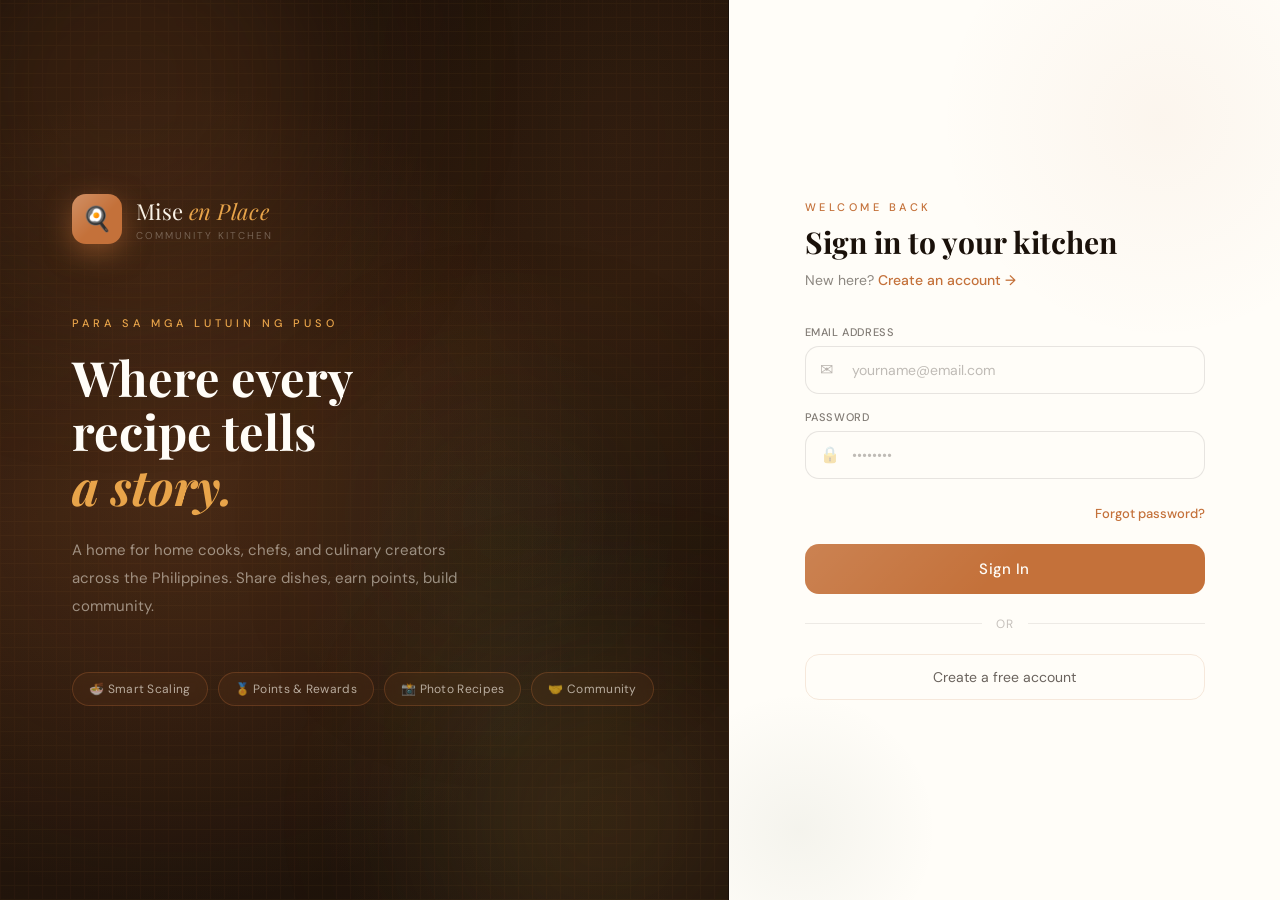
==== commit 278dbd8e: "Integrate frontend with Docker services - serve HTML via nginx gateway" ====
--- a/frontend/index.html
+++ b/frontend/index.html
@@ -3,298 +3,2428 @@
 <head>
   <meta charset="UTF-8"/>
   <meta name="viewport" content="width=device-width, initial-scale=1.0"/>
-  <title>Mise en Place</title>
-  <link href="https://fonts.googleapis.com/css2?family=Playfair+Display:ital,wght@0,400;0,700;1,400&family=DM+Sans:wght@300;400;500&family=Cormorant+Garamond:ital,wght@1,300&display=swap" rel="stylesheet"/>
+  <title>Mise en Place — Community Kitchen</title>
+  <link href="https://fonts.googleapis.com/css2?family=Playfair+Display:ital,wght@0,400;0,600;0,700;1,400;1,600&family=DM+Sans:ital,opsz,wght@0,9..40,300;0,9..40,400;0,9..40,500;1,9..40,300&family=Lora:ital,wght@1,400;1,500&display=swap" rel="stylesheet"/>
   <style>
-    /* --- CORE VARIABLES & RESET --- */
+    /* ═══════════════════════════════════════════════════════
+       CORE VARIABLES & RESET
+    ═══════════════════════════════════════════════════════ */
     :root {
-      --clay:    #C4713A;
-      --amber:   #E8A44A;
-      --cream:   #FAF3E8;
-      --dark:    #1A110A;
-      --bark:    #3D2314;
-      --sage:    #7C8C6E;
-      --leaf:    #4A5C3A;
-      --white:   #FFFDF8;
-      --bg:      #F5EDE0;
-      --card:    #FFFDF8;
-      --border:  rgba(196,113,58,0.15);
-      --text:    #1A110A;
-      --muted:   rgba(26,17,10,0.5);
-      --error:   #C0392B;
+      --clay:         #C4713A;
+      --clay-light:   #D4875A;
+      --clay-dark:    #A35A28;
+      --amber:        #E8A44A;
+      --amber-light:  #F2BC72;
+      --cream:        #FAF3E8;
+      --dark:         #1A110A;
+      --bark:         #3D2314;
+      --bark-mid:     #5C3520;
+      --sage:         #7C8C6E;
+      --leaf:         #4A5C3A;
+      --white:        #FFFDF8;
+      --bg:           #F2E8D8;
+      --bg-deep:      #EAD9C4;
+      --card:         #FFFDF8;
+      --border:       rgba(196,113,58,0.15);
+      --border-mid:   rgba(196,113,58,0.25);
+      --text:         #1A110A;
+      --muted:        rgba(26,17,10,0.5);
+      --muted-light:  rgba(26,17,10,0.35);
+      --error:        #C0392B;
+      --success:      #2D7A4F;
       --admin-accent: #8B1A1A;
-      --sidebar-w: 260px;
-    }
+      --admin-dark:   #5C0F0F;
+      --sidebar-w:    272px;
+      --topbar-h:     68px;
+      --radius-sm:    8px;
+      --radius-md:    14px;
+      --radius-lg:    20px;
+      --radius-xl:    28px;
+      --shadow-sm:    0 2px 8px rgba(26,17,10,0.06);
+      --shadow-md:    0 8px 24px rgba(26,17,10,0.09);
+      --shadow-lg:    0 20px 48px rgba(26,17,10,0.13);
+      --shadow-clay:  0 8px 24px rgba(196,113,58,0.25);
+    }
+
     *, *::before, *::after { box-sizing: border-box; margin: 0; padding: 0; }
-    body { font-family: 'DM Sans', sans-serif; background: var(--bg); color: var(--text); min-height: 100vh; display: flex; overflow-x: hidden; }
+
+    html { scroll-behavior: smooth; }
+
+    body {
+      font-family: 'DM Sans', sans-serif;
+      background: var(--bg);
+      color: var(--text);
+      min-height: 100vh;
+      display: flex;
+      overflow-x: hidden;
+      -webkit-font-smoothing: antialiased;
+    }
+
     .hidden { display: none !important; }
 
-    /* --- AUTH SPLIT-SCREEN LAYOUT --- */
-    #auth-wrapper { width: 100vw; min-height: 100vh; background: var(--dark); display: flex; overflow: hidden; }
-    .left-panel { flex: 1.1; position: relative; display: flex; flex-direction: column; justify-content: center; padding: 60px 64px; overflow: hidden; }
-    .bg-art { position: absolute; inset: 0; background: radial-gradient(ellipse 80% 60% at 30% 50%, rgba(196,113,58,0.18) 0%, transparent 70%), radial-gradient(ellipse 60% 80% at 80% 20%, rgba(122,78,40,0.12) 0%, transparent 60%), linear-gradient(160deg, #1A110A 0%, #2C1A0E 50%, #1A110A 100%); z-index: 0; }
+    /* Scrollbar styling */
+    ::-webkit-scrollbar { width: 5px; }
+    ::-webkit-scrollbar-track { background: transparent; }
+    ::-webkit-scrollbar-thumb { background: rgba(196,113,58,0.25); border-radius: 99px; }
+    ::-webkit-scrollbar-thumb:hover { background: var(--clay); }
+
+    /* ═══════════════════════════════════════════════════════
+       KEYFRAME ANIMATIONS
+    ═══════════════════════════════════════════════════════ */
+    @keyframes fadeUp {
+      from { opacity: 0; transform: translateY(20px); }
+      to   { opacity: 1; transform: translateY(0); }
+    }
+    @keyframes fadeIn {
+      from { opacity: 0; }
+      to   { opacity: 1; }
+    }
+    @keyframes slideInLeft {
+      from { opacity: 0; transform: translateX(-20px); }
+      to   { opacity: 1; transform: translateX(0); }
+    }
+    @keyframes popIn {
+      from { opacity: 0; transform: scale(0.94) translateY(10px); }
+      to   { opacity: 1; transform: scale(1) translateY(0); }
+    }
+    @keyframes shimmer {
+      0%   { background-position: -200% 0; }
+      100% { background-position: 200% 0; }
+    }
+    @keyframes drift {
+      0%   { transform: translate(0, 0) scale(1); }
+      100% { transform: translate(30px, 20px) scale(1.06); }
+    }
+    @keyframes pulse-glow {
+      0%, 100% { box-shadow: 0 0 0 0 rgba(196,113,58,0); }
+      50%       { box-shadow: 0 0 0 6px rgba(196,113,58,0.15); }
+    }
+    @keyframes spin {
+      to { transform: rotate(360deg); }
+    }
+
+    /* ═══════════════════════════════════════════════════════
+       AUTH LAYOUT — SPLIT SCREEN
+    ═══════════════════════════════════════════════════════ */
+    #auth-wrapper {
+      width: 100vw;
+      min-height: 100vh;
+      background: var(--dark);
+      display: flex;
+      overflow: hidden;
+      animation: fadeIn 0.4s ease;
+    }
+
+    /* ── Left Panel ─────────────────────── */
+    .left-panel {
+      flex: 1.15;
+      position: relative;
+      display: flex;
+      flex-direction: column;
+      justify-content: center;
+      padding: 64px 72px;
+      overflow: hidden;
+    }
+
+    .bg-art {
+      position: absolute;
+      inset: 0;
+      background:
+        radial-gradient(ellipse 90% 70% at 25% 55%, rgba(196,113,58,0.2) 0%, transparent 65%),
+        radial-gradient(ellipse 70% 90% at 85% 15%, rgba(122,78,40,0.14) 0%, transparent 60%),
+        radial-gradient(ellipse 50% 60% at 70% 80%, rgba(74,92,58,0.12) 0%, transparent 55%),
+        linear-gradient(158deg, #140C06 0%, #2A180C 45%, #1A110A 100%);
+      z-index: 0;
+    }
+
+    /* Woven texture overlay — Filipino heritage */
+    .bg-art::after {
+      content: '';
+      position: absolute;
+      inset: 0;
+      opacity: 0.04;
+      background-image:
+        repeating-linear-gradient(0deg, var(--amber) 0, var(--amber) 1px, transparent 0, transparent 14px),
+        repeating-linear-gradient(90deg, var(--clay) 0, var(--clay) 1px, transparent 0, transparent 14px);
+      z-index: 0;
+    }
+
+    /* Floating light orbs */
+    .orb {
+      position: absolute;
+      border-radius: 50%;
+      filter: blur(90px);
+      animation: drift 14s ease-in-out infinite alternate;
+      pointer-events: none;
+      z-index: 0;
+    }
+    .orb-1 { width: 420px; height: 420px; background: rgba(196,113,58,0.18); top: -120px; left: -80px; }
+    .orb-2 { width: 320px; height: 320px; background: rgba(232,164,74,0.12); bottom: -80px; right: -40px; animation-delay: -5s; }
+    .orb-3 { width: 220px; height: 220px; background: rgba(74,92,58,0.16); top: 45%; left: 55%; animation-delay: -9s; }
+
     .left-content { position: relative; z-index: 1; }
-    .brand-mark { display: flex; align-items: center; gap: 14px; margin-bottom: 64px; }
-    .auth-logo-icon { width: 48px; height: 48px; background: var(--clay); border-radius: 12px; display: flex; align-items: center; justify-content: center; font-size: 24px; box-shadow: 0 8px 24px rgba(196,113,58,0.4); }
-    .auth-brand-name { font-family: 'Playfair Display', serif; font-size: 22px; color: var(--cream); }
+
+    .brand-mark {
+      display: flex;
+      align-items: center;
+      gap: 14px;
+      margin-bottom: 72px;
+      animation: slideInLeft 0.7s ease both;
+    }
+
+    .auth-logo-icon {
+      width: 50px; height: 50px;
+      background: var(--clay);
+      border-radius: 14px;
+      display: flex; align-items: center; justify-content: center;
+      font-size: 24px;
+      box-shadow: 0 8px 28px rgba(196,113,58,0.5);
+      position: relative;
+      overflow: hidden;
+      flex-shrink: 0;
+    }
+    .auth-logo-icon::after {
+      content: '';
+      position: absolute;
+      inset: 0;
+      background: linear-gradient(135deg, rgba(255,255,255,0.22) 0%, transparent 55%);
+    }
+
+    .auth-brand-name {
+      font-family: 'Playfair Display', serif;
+      font-size: 22px;
+      color: var(--cream);
+      letter-spacing: 0.3px;
+    }
     .auth-brand-name span { color: var(--amber); font-style: italic; }
-    .hero-heading { font-family: 'Playfair Display', serif; font-size: clamp(36px, 3.5vw, 54px); line-height: 1.15; color: var(--white); margin-bottom: 24px; }
-    .hero-heading .accent { color: var(--amber); font-style: italic; display: block; }
-    .hero-desc { font-size: 15px; color: rgba(250,243,232,0.55); line-height: 1.8; max-width: 400px; margin-bottom: 48px; }
-    .panel-divider { width: 1px; background: linear-gradient(to bottom, transparent, rgba(196,113,58,0.3), transparent); margin: 40px 0; flex-shrink: 0; }
-    .right-panel { flex: 0.9; background: var(--white); display: flex; align-items: center; justify-content: center; padding: 60px 56px; position: relative; overflow: hidden; }
-    .form-container { width: 100%; max-width: 400px; position: relative; z-index: 10;}
-    .form-header { margin-bottom: 40px; }
-    .form-eyebrow { font-size: 11px; letter-spacing: 3px; text-transform: uppercase; color: var(--clay); font-weight: 500; margin-bottom: 10px; }
-    .form-title { font-family: 'Playfair Display', serif; font-size: 32px; color: var(--dark); line-height: 1.2; margin-bottom: 8px; }
-    .form-subtitle { font-size: 14px; color: rgba(26,17,10,0.5); }
-    .form-subtitle a { color: var(--clay); text-decoration: none; font-weight: 500; cursor: pointer; transition: color 0.2s; }
-    .field-group { display: flex; flex-direction: column; gap: 18px; margin-bottom: 28px; }
-    .field label { display: block; font-size: 12px; font-weight: 500; color: rgba(26,17,10,0.6); margin-bottom: 8px; text-transform: uppercase; }
-    .field input { width: 100%; padding: 14px 18px; border: 1.5px solid rgba(26,17,10,0.12); border-radius: 12px; font-size: 14px; outline: none; }
-    .btn-primary { width: 100%; padding: 16px; background: var(--clay); color: var(--white); border: none; border-radius: 12px; font-size: 15px; font-weight: 500; cursor: pointer; transition: all 0.3s ease; }
-
-    /* --- COMMON LAYOUT (Shared between Dashboards) --- */
-    .sidebar { width: var(--sidebar-w); background: var(--dark); min-height: 100vh; display: flex; flex-direction: column; position: fixed; left: 0; top: 0; bottom: 0; z-index: 100; overflow: hidden; }
-    .sidebar-brand { padding: 28px 24px 24px; display: flex; align-items: center; gap: 12px; border-bottom: 1px solid rgba(255,255,255,0.06); }
-    .logo-icon { width: 40px; height: 40px; background: var(--clay); border-radius: 10px; display: flex; align-items: center; justify-content: center; font-size: 20px; }
-    .brand-name { font-family: 'Playfair Display', serif; font-size: 16px; color: var(--cream); line-height: 1; }
+
+    .hero-eyebrow {
+      font-size: 11px;
+      letter-spacing: 4px;
+      text-transform: uppercase;
+      color: var(--amber);
+      margin-bottom: 20px;
+      animation: fadeUp 0.8s ease 0.1s both;
+      font-weight: 500;
+    }
+
+    .hero-heading {
+      font-family: 'Playfair Display', serif;
+      font-size: clamp(38px, 3.8vw, 58px);
+      line-height: 1.12;
+      color: var(--white);
+      margin-bottom: 24px;
+      animation: fadeUp 0.8s ease 0.2s both;
+    }
+    .hero-heading .accent {
+      color: var(--amber);
+      font-style: italic;
+      display: block;
+    }
+
+    .hero-desc {
+      font-size: 15px;
+      color: rgba(250,243,232,0.52);
+      line-height: 1.85;
+      max-width: 400px;
+      margin-bottom: 52px;
+      animation: fadeUp 0.8s ease 0.3s both;
+    }
+
+    /* Feature pills */
+    .feature-pills {
+      display: flex;
+      flex-wrap: wrap;
+      gap: 10px;
+      animation: fadeUp 0.8s ease 0.4s both;
+    }
+    .pill {
+      padding: 8px 16px;
+      border: 1px solid rgba(196,113,58,0.28);
+      border-radius: 999px;
+      font-size: 12px;
+      color: rgba(250,243,232,0.65);
+      letter-spacing: 0.3px;
+      background: rgba(196,113,58,0.07);
+      backdrop-filter: blur(6px);
+      transition: all 0.3s;
+      cursor: default;
+    }
+    .pill:hover {
+      border-color: var(--clay);
+      color: var(--amber);
+      background: rgba(196,113,58,0.14);
+      transform: translateY(-2px);
+    }
+
+    /* Vertical rule */
+    .panel-divider {
+      width: 1px;
+      background: linear-gradient(to bottom, transparent 5%, rgba(196,113,58,0.28) 30%, rgba(196,113,58,0.28) 70%, transparent 95%);
+      flex-shrink: 0;
+    }
+
+    /* ── Right Panel (Form) ──────────────── */
+    .right-panel {
+      flex: 0.88;
+      background: var(--white);
+      display: flex;
+      align-items: center;
+      justify-content: center;
+      padding: 60px 52px;
+      position: relative;
+      overflow: hidden;
+    }
+
+    .right-panel::before {
+      content: '';
+      position: absolute;
+      top: -120px; right: -120px;
+      width: 480px; height: 480px;
+      background: radial-gradient(circle, rgba(196,113,58,0.055) 0%, transparent 65%);
+      border-radius: 50%;
+      pointer-events: none;
+    }
+    .right-panel::after {
+      content: '';
+      position: absolute;
+      bottom: -80px; left: -80px;
+      width: 300px; height: 300px;
+      background: radial-gradient(circle, rgba(74,92,58,0.06) 0%, transparent 65%);
+      border-radius: 50%;
+      pointer-events: none;
+    }
+
+    .form-container {
+      width: 100%;
+      max-width: 400px;
+      position: relative;
+      z-index: 10;
+      animation: fadeUp 0.7s ease 0.15s both;
+    }
+
+    .form-header { margin-bottom: 36px; }
+
+    .form-eyebrow {
+      font-size: 11px;
+      letter-spacing: 3.5px;
+      text-transform: uppercase;
+      color: var(--clay);
+      font-weight: 500;
+      margin-bottom: 10px;
+    }
+
+    .form-title {
+      font-family: 'Playfair Display', serif;
+      font-size: 30px;
+      color: var(--dark);
+      line-height: 1.22;
+      margin-bottom: 10px;
+    }
+
+    .form-subtitle {
+      font-size: 14px;
+      color: rgba(26,17,10,0.5);
+    }
+    .form-subtitle a {
+      color: var(--clay);
+      text-decoration: none;
+      font-weight: 500;
+      cursor: pointer;
+      transition: color 0.2s;
+    }
+    .form-subtitle a:hover { color: var(--bark); }
+
+    /* Form fields */
+    .field-group { display: flex; flex-direction: column; gap: 16px; margin-bottom: 26px; }
+
+    .field { position: relative; }
+
+    .field label {
+      display: block;
+      font-size: 11px;
+      font-weight: 500;
+      color: rgba(26,17,10,0.55);
+      margin-bottom: 7px;
+      text-transform: uppercase;
+      letter-spacing: 0.6px;
+    }
+
+    .field input {
+      width: 100%;
+      padding: 14px 18px 14px 46px;
+      border: 1.5px solid rgba(26,17,10,0.1);
+      border-radius: var(--radius-md);
+      font-size: 14px;
+      font-family: 'DM Sans', sans-serif;
+      color: var(--dark);
+      background: var(--white);
+      outline: none;
+      transition: border-color 0.25s, box-shadow 0.25s;
+    }
+    .field input:focus {
+      border-color: var(--clay);
+      box-shadow: 0 0 0 4px rgba(196,113,58,0.1);
+    }
+    .field input::placeholder { color: rgba(26,17,10,0.28); }
+
+    .field-icon {
+      position: absolute;
+      bottom: 14px;
+      left: 15px;
+      font-size: 16px;
+      color: rgba(26,17,10,0.3);
+      pointer-events: none;
+      transition: color 0.25s;
+    }
+    .field:focus-within .field-icon { color: var(--clay); }
+
+    /* Primary button */
+    .btn-primary {
+      width: 100%;
+      padding: 15px;
+      background: var(--clay);
+      color: var(--white);
+      border: none;
+      border-radius: var(--radius-md);
+      font-size: 15px;
+      font-family: 'DM Sans', sans-serif;
+      font-weight: 500;
+      letter-spacing: 0.3px;
+      cursor: pointer;
+      transition: all 0.3s ease;
+      position: relative;
+      overflow: hidden;
+    }
+    .btn-primary::before {
+      content: '';
+      position: absolute;
+      inset: 0;
+      background: linear-gradient(135deg, rgba(255,255,255,0.12) 0%, transparent 50%);
+    }
+    .btn-primary:hover {
+      background: var(--bark);
+      transform: translateY(-1px);
+      box-shadow: var(--shadow-clay);
+    }
+    .btn-primary:active { transform: translateY(0); }
+
+    /* ═══════════════════════════════════════════════════════
+       COMMON DASHBOARD LAYOUT
+    ═══════════════════════════════════════════════════════ */
+
+    /* ── Sidebar ─────────────────────────── */
+    .sidebar {
+      width: var(--sidebar-w);
+      background: var(--dark);
+      min-height: 100vh;
+      display: flex;
+      flex-direction: column;
+      position: fixed;
+      left: 0; top: 0; bottom: 0;
+      z-index: 100;
+      overflow: hidden;
+      overflow-y: auto;
+    }
+
+    /* Ambient glow inside sidebar */
+    .sidebar::before {
+      content: '';
+      position: absolute;
+      inset: 0;
+      background:
+        radial-gradient(ellipse 140% 45% at 50% 0%, rgba(196,113,58,0.13) 0%, transparent 55%),
+        radial-gradient(ellipse 100% 60% at 15% 100%, rgba(232,164,74,0.07) 0%, transparent 60%);
+      pointer-events: none;
+      z-index: 0;
+    }
+
+    .sidebar > * { position: relative; z-index: 1; }
+
+    .sidebar-brand {
+      padding: 26px 22px 22px;
+      display: flex;
+      align-items: center;
+      gap: 12px;
+      border-bottom: 1px solid rgba(255,255,255,0.06);
+      flex-shrink: 0;
+    }
+
+    .logo-icon {
+      width: 40px; height: 40px;
+      background: var(--clay);
+      border-radius: 11px;
+      display: flex; align-items: center; justify-content: center;
+      font-size: 20px;
+      flex-shrink: 0;
+      box-shadow: 0 4px 14px rgba(196,113,58,0.45);
+      position: relative;
+      overflow: hidden;
+    }
+    .logo-icon::after {
+      content: '';
+      position: absolute; inset: 0;
+      background: linear-gradient(135deg, rgba(255,255,255,0.2) 0%, transparent 55%);
+    }
+
+    .brand-name {
+      font-family: 'Playfair Display', serif;
+      font-size: 16px;
+      color: var(--cream);
+      line-height: 1.2;
+    }
     .brand-name em { color: var(--amber); font-style: italic; }
-    .sidebar-user { padding: 20px 24px; border-bottom: 1px solid rgba(255,255,255,0.06); display: flex; align-items: center; gap: 12px; }
-    .user-avatar { width: 42px; height: 42px; border-radius: 12px; background: linear-gradient(135deg, var(--clay), var(--amber)); display: flex; align-items: center; justify-content: center; font-size: 18px; }
+    .brand-tagline {
+      font-size: 10px;
+      color: rgba(250,243,232,0.3);
+      letter-spacing: 1.5px;
+      text-transform: uppercase;
+      margin-top: 2px;
+    }
+
+    /* User block */
+    .sidebar-user {
+      padding: 18px 22px;
+      border-bottom: 1px solid rgba(255,255,255,0.06);
+      display: flex;
+      align-items: center;
+      gap: 12px;
+      flex-shrink: 0;
+    }
+
+    .user-avatar {
+      width: 44px; height: 44px;
+      border-radius: 12px;
+      background: linear-gradient(135deg, var(--clay), var(--amber));
+      display: flex; align-items: center; justify-content: center;
+      font-size: 20px;
+      flex-shrink: 0;
+      position: relative;
+    }
+    .user-avatar .online-dot {
+      position: absolute;
+      bottom: -2px; right: -2px;
+      width: 10px; height: 10px;
+      background: #22c55e;
+      border-radius: 50%;
+      border: 2px solid var(--dark);
+    }
+
     .user-info { flex: 1; min-width: 0; }
-    .user-name { font-size: 14px; font-weight: 500; color: var(--cream); }
-    .user-role { font-size: 11px; color: var(--amber); letter-spacing: 0.5px; }
-    .sidebar-nav { flex: 1; padding: 16px; display: flex; flex-direction: column; gap: 2px; }
-    .nav-section-label { font-size: 10px; letter-spacing: 2px; text-transform: uppercase; color: rgba(250,243,232,0.25); padding: 12px 10px 6px; font-weight: 500; }
-    .nav-item { display: flex; align-items: center; gap: 12px; padding: 11px 14px; border-radius: 10px; color: rgba(250,243,232,0.55); font-size: 14px; cursor: pointer; border: none; background: none; width: 100%; text-align: left; }
-    .nav-item:hover, .nav-item.active { background: rgba(196,113,58,0.2); color: var(--amber); }
-    .sidebar-footer { padding: 16px; border-top: 1px solid rgba(255,255,255,0.06); }
-    .main { margin-left: var(--sidebar-w); flex: 1; display: flex; flex-direction: column; min-height: 100vh; width: 100%;}
-    .topbar { background: var(--white); border-bottom: 1px solid var(--border); padding: 0 32px; height: 68px; display: flex; align-items: center; justify-content: space-between; position: sticky; top: 0; z-index: 50; }
-    .greeting-text { font-family: 'Playfair Display', serif; font-size: 20px; color: var(--dark); }
-    .content { padding: 32px; flex: 1; }
-
-    /* --- CHEF DASHBOARD SPECIFICS --- */
-    .btn-post { padding: 10px 20px; background: var(--clay); color: var(--white); border: none; border-radius: 10px; font-size: 13px; cursor: pointer; }
-    .main-grid { display: grid; grid-template-columns: 1fr 340px; gap: 24px; }
-    .create-post-bar { background: var(--card); border: 1px solid var(--border); border-radius: 16px; padding: 16px 20px; display: flex; align-items: center; gap: 12px; margin-bottom: 20px; cursor: pointer; }
-    .create-avatar { width: 38px; height: 38px; border-radius: 10px; background: var(--amber); display: flex; align-items: center; justify-content: center; font-size: 18px; }
-    .recipe-card { background: var(--card); border-radius: 18px; border: 1px solid var(--border); padding: 20px; margin-bottom: 18px; }
-    .recipe-title { font-family: 'Playfair Display', serif; font-size: 18px; color: var(--dark); margin-bottom: 8px; }
-    .recipe-desc { font-size: 13px; color: var(--muted); margin-bottom: 12px; }
-    .recipe-tag { background: rgba(196,113,58,0.1); padding: 4px 10px; border-radius: 6px; font-size: 11px; color: var(--clay); }
-
-    /* --- ADMIN DASHBOARD SPECIFICS --- */
-    #admin-wrapper .sidebar { background: var(--admin-accent); }
-    #admin-wrapper .logo-icon { background: rgba(255,255,255,0.15); }
-    #admin-wrapper .admin-badge { font-size: 10px; background: rgba(255,255,255,0.15); color: white; padding: 2px 8px; border-radius: 4px; margin-top: 4px; display: inline-block; }
-    #admin-wrapper .nav-item:hover, #admin-wrapper .nav-item.active { background: rgba(255,255,255,0.18); color: white; }
-    #admin-wrapper .stats-grid { display: grid; grid-template-columns: repeat(4, 1fr); gap: 16px; margin-bottom: 28px; }
-    #admin-wrapper .stat-card { background: var(--card); border-radius: 16px; padding: 22px; border: 1px solid var(--border); }
-    #admin-wrapper .stat-value { font-family: 'Playfair Display', serif; font-size: 30px; color: var(--dark); }
-    
-    #admin-wrapper .table-wrap { background: var(--card); border-radius: 18px; border: 1px solid var(--border); overflow: hidden; margin-top: 20px;}
-    #admin-wrapper table { width: 100%; border-collapse: collapse; }
-    #admin-wrapper th { padding: 13px 20px; text-align: left; font-size: 11px; color: rgba(26,17,10,0.4); border-bottom: 1px solid var(--border); text-transform: uppercase; }
-    #admin-wrapper td { padding: 14px 20px; font-size: 13px; color: var(--dark); border-bottom: 1px solid rgba(196,113,58,0.06); }
-    
-    .badge { display: inline-flex; padding: 3px 10px; border-radius: 999px; font-size: 11px; font-weight: 500; }
+
+    .user-name {
+      font-size: 14px;
+      font-weight: 500;
+      color: var(--cream);
+      white-space: nowrap;
+      overflow: hidden;
+      text-overflow: ellipsis;
+    }
+
+    /* Wallet block in sidebar */
+    .sidebar-wallet {
+      margin: 14px 16px;
+      padding: 16px;
+      background: rgba(255,255,255,0.04);
+      border-radius: var(--radius-md);
+      border: 1px solid rgba(255,255,255,0.07);
+      flex-shrink: 0;
+    }
+
+    .wallet-label {
+      font-size: 10px;
+      color: rgba(250,243,232,0.38);
+      text-transform: uppercase;
+      letter-spacing: 1.5px;
+      margin-bottom: 8px;
+    }
+
+    #wallet-balance {
+      font-size: 26px;
+      color: var(--amber);
+      font-family: 'Playfair Display', serif;
+      margin-bottom: 14px;
+      line-height: 1;
+    }
+
+    .wallet-pts-label {
+      font-size: 12px;
+      color: rgba(250,243,232,0.35);
+    }
+
+    .wallet-progress {
+      height: 4px;
+      background: rgba(255,255,255,0.08);
+      border-radius: 99px;
+      margin-bottom: 14px;
+      overflow: hidden;
+    }
+    .wallet-progress-fill {
+      height: 100%;
+      background: linear-gradient(to right, var(--clay), var(--amber));
+      border-radius: 99px;
+      width: 45%;
+      transition: width 1s ease;
+    }
+    .wallet-hint {
+      font-size: 10px;
+      color: rgba(250,243,232,0.28);
+      margin-bottom: 12px;
+    }
+
+    .buy-btn {
+      width: 100%;
+      padding: 10px 14px;
+      border-radius: 10px;
+      border: none;
+      font-family: 'DM Sans', sans-serif;
+      font-size: 12px;
+      font-weight: 500;
+      cursor: pointer;
+      display: flex;
+      align-items: center;
+      justify-content: space-between;
+      transition: all 0.25s;
+      margin-bottom: 7px;
+    }
+    .buy-btn:last-child { margin-bottom: 0; }
+
+    .buy-btn-basic {
+      background: rgba(255,255,255,0.07);
+      color: var(--cream);
+      border: 1px solid rgba(255,255,255,0.08);
+    }
+    .buy-btn-basic:hover {
+      background: rgba(255,255,255,0.12);
+      border-color: rgba(255,255,255,0.15);
+    }
+
+    .buy-btn-featured {
+      background: var(--clay);
+      color: white;
+    }
+    .buy-btn-featured:hover { background: var(--clay-dark); box-shadow: 0 4px 14px rgba(196,113,58,0.4); }
+
+    .buy-badge {
+      font-size: 10px;
+      background: rgba(255,255,255,0.2);
+      padding: 1px 6px;
+      border-radius: 4px;
+      letter-spacing: 0.3px;
+    }
+
+    /* Nav */
+    .sidebar-nav {
+      flex: 1;
+      padding: 12px 12px;
+      display: flex;
+      flex-direction: column;
+      gap: 2px;
+    }
+
+    .nav-section-label {
+      font-size: 10px;
+      letter-spacing: 2px;
+      text-transform: uppercase;
+      color: rgba(250,243,232,0.22);
+      padding: 10px 10px 5px;
+      font-weight: 500;
+    }
+
+    .nav-item {
+      display: flex;
+      align-items: center;
+      gap: 12px;
+      padding: 11px 14px;
+      border-radius: 10px;
+      color: rgba(250,243,232,0.52);
+      font-size: 13.5px;
+      cursor: pointer;
+      border: none;
+      background: none;
+      width: 100%;
+      text-align: left;
+      font-family: 'DM Sans', sans-serif;
+      transition: all 0.2s ease;
+      letter-spacing: 0.1px;
+    }
+    .nav-item:hover {
+      background: rgba(196,113,58,0.12);
+      color: var(--cream);
+    }
+    .nav-item.active {
+      background: rgba(196,113,58,0.2);
+      color: var(--amber);
+    }
+    .nav-item .nav-icon { width: 20px; text-align: center; font-size: 15px; flex-shrink: 0; }
+
+    .sidebar-footer {
+      padding: 12px 12px 20px;
+      border-top: 1px solid rgba(255,255,255,0.06);
+      flex-shrink: 0;
+    }
+
+    /* ── Main Area ──────────────────────── */
+    .main {
+      margin-left: var(--sidebar-w);
+      flex: 1;
+      display: flex;
+      flex-direction: column;
+      min-height: 100vh;
+      width: calc(100% - var(--sidebar-w));
+    }
+
+    /* Top bar */
+    .topbar {
+      background: rgba(255,253,248,0.92);
+      border-bottom: 1px solid var(--border);
+      padding: 0 32px;
+      height: var(--topbar-h);
+      display: flex;
+      align-items: center;
+      justify-content: space-between;
+      position: sticky;
+      top: 0;
+      z-index: 50;
+      backdrop-filter: blur(12px);
+      -webkit-backdrop-filter: blur(12px);
+    }
+
+    .topbar-left { display: flex; flex-direction: column; gap: 2px; }
+
+    .greeting-text {
+      font-family: 'Playfair Display', serif;
+      font-size: 20px;
+      color: var(--dark);
+      line-height: 1.2;
+    }
+    .greeting-text em { color: var(--clay); font-style: italic; }
+
+    .topbar-date {
+      font-size: 11px;
+      color: var(--muted-light);
+    }
+
+    .topbar-actions {
+      display: flex;
+      align-items: center;
+      gap: 10px;
+    }
+
+    /* Search */
+    .topbar-search {
+      display: flex;
+      align-items: center;
+      gap: 8px;
+      background: var(--bg);
+      border: 1.5px solid transparent;
+      border-radius: 11px;
+      padding: 9px 14px;
+      width: 220px;
+      transition: all 0.25s;
+    }
+    .topbar-search:focus-within {
+      border-color: var(--clay);
+      background: var(--white);
+      box-shadow: 0 0 0 4px rgba(196,113,58,0.08);
+      width: 260px;
+    }
+    .topbar-search input {
+      border: none; background: none; outline: none;
+      font-size: 13px; font-family: 'DM Sans', sans-serif;
+      color: var(--dark); width: 100%;
+    }
+    .topbar-search input::placeholder { color: rgba(26,17,10,0.32); }
+
+    .icon-btn {
+      width: 40px; height: 40px;
+      border-radius: 10px;
+      border: 1.5px solid var(--border);
+      background: transparent;
+      display: flex; align-items: center; justify-content: center;
+      font-size: 16px;
+      cursor: pointer;
+      transition: all 0.2s;
+      color: var(--muted);
+    }
+    .icon-btn:hover { border-color: var(--clay); color: var(--clay); background: rgba(196,113,58,0.05); }
+
+    /* Post button */
+    .btn-post {
+      padding: 10px 20px;
+      background: var(--clay);
+      color: var(--white);
+      border: none;
+      border-radius: 10px;
+      font-size: 13px;
+      font-family: 'DM Sans', sans-serif;
+      font-weight: 500;
+      cursor: pointer;
+      transition: all 0.25s;
+      display: flex; align-items: center; gap: 6px;
+      letter-spacing: 0.2px;
+    }
+    .btn-post:hover {
+      background: var(--bark);
+      transform: translateY(-1px);
+      box-shadow: var(--shadow-clay);
+    }
+    .btn-post:active { transform: translateY(0); }
+
+    /* Content area */
+    .content {
+      padding: 28px 32px 48px;
+      flex: 1;
+    }
+
+    /* ═══════════════════════════════════════════════════════
+       WIDGETS & CARDS
+    ═══════════════════════════════════════════════════════ */
+    .widget {
+      background: var(--card);
+      border-radius: var(--radius-lg);
+      padding: 22px;
+      border: 1px solid var(--border);
+      box-shadow: var(--shadow-sm);
+    }
+
+    .widget-title {
+      font-family: 'Playfair Display', serif;
+      font-size: 16px;
+      color: var(--dark);
+      margin-bottom: 16px;
+      display: flex;
+      align-items: center;
+      gap: 8px;
+    }
+
+    /* Generic small button */
+    .btn-sm {
+      padding: 9px 16px;
+      border-radius: var(--radius-sm);
+      border: 1.5px solid var(--border);
+      background: var(--bg);
+      font-size: 12px;
+      font-family: 'DM Sans', sans-serif;
+      font-weight: 500;
+      cursor: pointer;
+      transition: all 0.2s;
+      color: var(--dark);
+    }
+    .btn-sm:hover {
+      border-color: var(--clay);
+      color: var(--clay);
+      background: var(--white);
+      box-shadow: 0 2px 8px rgba(196,113,58,0.1);
+    }
+
+    /* Section header */
+    .section-header {
+      display: flex; align-items: center; justify-content: space-between;
+      margin-bottom: 18px;
+    }
+    .section-title {
+      font-family: 'Playfair Display', serif;
+      font-size: 20px;
+      color: var(--dark);
+    }
+    .section-link {
+      font-size: 12px;
+      color: var(--clay);
+      text-decoration: none;
+      font-weight: 500;
+      transition: color 0.2s;
+      cursor: pointer;
+    }
+    .section-link:hover { color: var(--bark); }
+
+    /* ═══════════════════════════════════════════════════════
+       CHEF / USER DASHBOARD
+    ═══════════════════════════════════════════════════════ */
+    .main-grid {
+      display: grid;
+      grid-template-columns: 1fr 310px;
+      gap: 24px;
+      align-items: start;
+    }
+
+    /* ── Create post bar ─────────────────── */
+    .create-post-bar {
+      background: var(--card);
+      border: 1.5px solid var(--border);
+      border-radius: var(--radius-lg);
+      padding: 16px 20px;
+      display: flex;
+      align-items: center;
+      gap: 14px;
+      margin-bottom: 20px;
+      cursor: pointer;
+      transition: all 0.25s;
+      box-shadow: var(--shadow-sm);
+    }
+    .create-post-bar:hover {
+      border-color: var(--clay);
+      box-shadow: 0 4px 18px rgba(196,113,58,0.1);
+      transform: translateY(-1px);
+    }
+
+    .create-avatar {
+      width: 40px; height: 40px;
+      border-radius: 11px;
+      background: linear-gradient(135deg, var(--clay), var(--amber));
+      display: flex; align-items: center; justify-content: center;
+      font-size: 20px;
+      flex-shrink: 0;
+    }
+
+    .create-text {
+      flex: 1;
+      font-size: 14px;
+      color: rgba(26,17,10,0.38);
+    }
+
+    .create-actions {
+      display: flex; gap: 6px;
+    }
+    .create-action-btn {
+      padding: 7px 12px;
+      border-radius: 8px;
+      border: 1.5px solid var(--border);
+      background: transparent;
+      font-size: 12px;
+      color: var(--muted);
+      cursor: pointer;
+      transition: all 0.2s;
+      font-family: 'DM Sans', sans-serif;
+    }
+    .create-action-btn:hover { border-color: var(--clay); color: var(--clay); }
+
+    /* ── Stats row ──────────────────────── */
+    .stats-row {
+      display: grid;
+      grid-template-columns: repeat(3, 1fr);
+      gap: 14px;
+      margin-bottom: 22px;
+    }
+
+    .stat-pill {
+      background: var(--card);
+      border: 1px solid var(--border);
+      border-radius: var(--radius-md);
+      padding: 16px 18px;
+      display: flex;
+      align-items: center;
+      gap: 12px;
+      box-shadow: var(--shadow-sm);
+      transition: all 0.25s;
+    }
+    .stat-pill:hover {
+      transform: translateY(-2px);
+      box-shadow: var(--shadow-md);
+      border-color: var(--border-mid);
+    }
+
+    .stat-pill-icon {
+      font-size: 22px;
+      flex-shrink: 0;
+    }
+
+    .stat-pill-value {
+      font-family: 'Playfair Display', serif;
+      font-size: 20px;
+      color: var(--dark);
+      line-height: 1;
+      margin-bottom: 3px;
+    }
+
+    .stat-pill-label {
+      font-size: 11px;
+      color: var(--muted-light);
+      letter-spacing: 0.2px;
+    }
+
+    /* ── Recipe Feed ─────────────────────── */
+    .feed-column { display: flex; flex-direction: column; }
+
+    /* Recipe card — for the dynamic feed */
+    .recipe-card {
+      background: var(--card);
+      border-radius: var(--radius-lg);
+      border: 1px solid var(--border);
+      overflow: hidden;
+      margin-bottom: 20px;
+      box-shadow: var(--shadow-sm);
+      transition: all 0.3s ease;
+      animation: fadeUp 0.5s ease both;
+    }
+    .recipe-card:hover {
+      transform: translateY(-3px);
+      box-shadow: 0 16px 40px rgba(196,113,58,0.11);
+      border-color: var(--border-mid);
+    }
+
+    /* Photo area at top of each card */
+    .recipe-photo {
+      width: 100%;
+      height: 200px;
+      background: linear-gradient(135deg, var(--clay) 0%, var(--amber) 60%, var(--bark-mid) 100%);
+      position: relative;
+      overflow: hidden;
+      display: flex;
+      align-items: center;
+      justify-content: center;
+      cursor: pointer;
+    }
+
+    /* Woven texture overlay on photo */
+    .recipe-photo::before {
+      content: '';
+      position: absolute; inset: 0;
+      background:
+        repeating-linear-gradient(45deg, rgba(0,0,0,0.04) 0, rgba(0,0,0,0.04) 1px, transparent 0, transparent 12px);
+      z-index: 1;
+    }
+
+    /* Bottom gradient scrim */
+    .recipe-photo::after {
+      content: '';
+      position: absolute;
+      bottom: 0; left: 0; right: 0;
+      height: 80px;
+      background: linear-gradient(to top, rgba(26,17,10,0.6) 0%, transparent 100%);
+      z-index: 2;
+    }
+
+    .recipe-photo-emoji {
+      font-size: 64px;
+      z-index: 3;
+      filter: drop-shadow(0 4px 12px rgba(0,0,0,0.3));
+      transition: transform 0.4s ease;
+    }
+    .recipe-card:hover .recipe-photo-emoji { transform: scale(1.08); }
+
+    /* Photo upload hint (for future real photos) */
+    .photo-upload-hint {
+      position: absolute;
+      top: 10px; right: 10px;
+      background: rgba(0,0,0,0.45);
+      border-radius: 7px;
+      padding: 5px 10px;
+      font-size: 11px;
+      color: rgba(255,255,255,0.75);
+      z-index: 4;
+      backdrop-filter: blur(6px);
+      display: flex;
+      align-items: center;
+      gap: 5px;
+    }
+
+    /* Card bottom labels on photo */
+    .recipe-photo-labels {
+      position: absolute;
+      bottom: 10px; left: 14px; right: 14px;
+      z-index: 4;
+      display: flex;
+      align-items: center;
+      justify-content: space-between;
+    }
+
+    .recipe-tag {
+      background: rgba(255,255,255,0.18);
+      backdrop-filter: blur(8px);
+      padding: 4px 12px;
+      border-radius: 6px;
+      font-size: 11px;
+      color: rgba(255,255,255,0.9);
+      letter-spacing: 0.4px;
+      border: 1px solid rgba(255,255,255,0.2);
+    }
+
+    .recipe-lock-tag {
+      background: rgba(26,17,10,0.55);
+      backdrop-filter: blur(8px);
+      padding: 4px 12px;
+      border-radius: 6px;
+      font-size: 11px;
+      color: var(--amber);
+      letter-spacing: 0.4px;
+      display: flex;
+      align-items: center;
+      gap: 4px;
+    }
+
+    /* Card body */
+    .recipe-body { padding: 20px 22px 18px; }
+
+    .recipe-title {
+      font-family: 'Playfair Display', serif;
+      font-size: 20px;
+      color: var(--dark);
+      margin-bottom: 8px;
+      line-height: 1.3;
+    }
+
+    .recipe-desc {
+      font-size: 13.5px;
+      color: var(--muted);
+      line-height: 1.7;
+      margin-bottom: 14px;
+    }
+
+    /* Author row */
+    .recipe-author-row {
+      display: flex;
+      align-items: center;
+      gap: 10px;
+      margin-bottom: 16px;
+      padding-bottom: 16px;
+      border-bottom: 1px solid rgba(196,113,58,0.08);
+    }
+
+    .author-chip {
+      width: 28px; height: 28px;
+      border-radius: 8px;
+      background: linear-gradient(135deg, var(--amber), var(--clay));
+      display: flex; align-items: center; justify-content: center;
+      font-size: 13px;
+      flex-shrink: 0;
+    }
+
+    .author-name {
+      font-size: 12px;
+      color: var(--muted);
+    }
+    .author-name strong { color: rgba(26,17,10,0.72); font-weight: 500; }
+
+    .recipe-likes {
+      margin-left: auto;
+      font-size: 12px;
+      color: var(--muted-light);
+      display: flex;
+      align-items: center;
+      gap: 5px;
+    }
+    .like-btn {
+      background: none; border: none; cursor: pointer;
+      padding: 6px 10px; border-radius: 8px;
+      font-size: 12px; color: var(--muted);
+      display: flex; align-items: center; gap: 4px;
+      transition: all 0.2s; font-family: 'DM Sans', sans-serif;
+    }
+    .like-btn:hover { background: rgba(196,113,58,0.08); color: var(--clay); }
+
+    /* ── Right Column Widgets ────────────── */
+    .right-col { display: flex; flex-direction: column; gap: 18px; }
+
+    /* Points widget */
+    .points-widget {
+      background: var(--card);
+      border-radius: var(--radius-lg);
+      padding: 22px;
+      border: 1px solid var(--border);
+      box-shadow: var(--shadow-sm);
+    }
+
+    .points-hero {
+      text-align: center;
+      padding: 16px 0 12px;
+    }
+
+    .points-big {
+      font-family: 'Playfair Display', serif;
+      font-size: 44px;
+      color: var(--clay);
+      line-height: 1;
+      margin-bottom: 5px;
+    }
+
+    .points-sublabel {
+      font-size: 11px;
+      color: var(--muted-light);
+      letter-spacing: 1.5px;
+      text-transform: uppercase;
+    }
+
+    .points-bar-outer {
+      margin: 14px 0 8px;
+      height: 6px;
+      background: rgba(196,113,58,0.1);
+      border-radius: 99px;
+      overflow: hidden;
+    }
+    .points-bar-inner {
+      height: 100%;
+      background: linear-gradient(to right, var(--clay), var(--amber));
+      border-radius: 99px;
+      transition: width 1.2s ease;
+    }
+
+    .points-bar-labels {
+      display: flex;
+      justify-content: space-between;
+      font-size: 10px;
+      color: var(--muted-light);
+      margin-bottom: 16px;
+    }
+
+    .btn-earn {
+      width: 100%;
+      padding: 11px;
+      border: 1.5px solid rgba(196,113,58,0.3);
+      border-radius: 10px;
+      background: rgba(196,113,58,0.06);
+      color: var(--clay);
+      font-size: 12.5px;
+      font-family: 'DM Sans', sans-serif;
+      font-weight: 500;
+      cursor: pointer;
+      transition: all 0.25s;
+    }
+    .btn-earn:hover { background: var(--clay); color: white; }
+
+    /* Trending widget */
+    .trend-list { display: flex; flex-direction: column; gap: 2px; }
+
+    .trend-item {
+      display: flex;
+      align-items: center;
+      gap: 12px;
+      padding: 10px 12px;
+      border-radius: 10px;
+      cursor: pointer;
+      transition: background 0.2s;
+    }
+    .trend-item:hover { background: rgba(196,113,58,0.06); }
+
+    .trend-rank {
+      font-family: 'Playfair Display', serif;
+      font-size: 13px;
+      color: rgba(196,113,58,0.35);
+      width: 22px;
+      text-align: center;
+      flex-shrink: 0;
+    }
+
+    .trend-emoji { font-size: 20px; flex-shrink: 0; }
+
+    .trend-info { flex: 1; min-width: 0; }
+    .trend-name { font-size: 12.5px; font-weight: 500; color: var(--dark); }
+    .trend-count { font-size: 11px; color: var(--muted-light); }
+
+    .trend-pts {
+      font-size: 11px;
+      color: var(--clay);
+      font-weight: 500;
+      flex-shrink: 0;
+    }
+
+    /* ═══════════════════════════════════════════════════════
+       ADMIN DASHBOARD
+    ═══════════════════════════════════════════════════════ */
+    #admin-wrapper .sidebar {
+      background: var(--admin-accent);
+    }
+    #admin-wrapper .sidebar::before {
+      background:
+        radial-gradient(ellipse 140% 40% at 50% 0%, rgba(255,255,255,0.08) 0%, transparent 55%),
+        radial-gradient(ellipse 100% 60% at 15% 100%, rgba(255,255,255,0.04) 0%, transparent 60%);
+    }
+    #admin-wrapper .logo-icon { background: rgba(255,255,255,0.14); }
+    #admin-wrapper .nav-item:hover { background: rgba(255,255,255,0.12); color: white; }
+    #admin-wrapper .nav-item.active { background: rgba(255,255,255,0.18); color: white; }
+
+    /* Admin stats */
+    .admin-stats-grid {
+      display: grid;
+      grid-template-columns: repeat(3, 1fr);
+      gap: 16px;
+      margin-bottom: 28px;
+    }
+
+    .stat-card {
+      background: var(--card);
+      border-radius: var(--radius-lg);
+      padding: 22px;
+      border: 1px solid var(--border);
+      box-shadow: var(--shadow-sm);
+      position: relative;
+      overflow: hidden;
+      transition: all 0.25s;
+    }
+    .stat-card:hover { transform: translateY(-2px); box-shadow: var(--shadow-md); }
+
+    .stat-card::after {
+      content: '';
+      position: absolute;
+      top: -30px; right: -30px;
+      width: 100px; height: 100px;
+      border-radius: 50%;
+      background: radial-gradient(circle, rgba(196,113,58,0.07) 0%, transparent 70%);
+    }
+
+    .stat-card-icon { font-size: 26px; margin-bottom: 12px; display: block; }
+
+    .stat-value {
+      font-family: 'Playfair Display', serif;
+      font-size: 28px;
+      color: var(--dark);
+      margin-bottom: 4px;
+      line-height: 1;
+    }
+
+    .stat-label { font-size: 12px; color: var(--muted); }
+
+    /* Admin main grid */
+    .admin-main-grid {
+      display: grid;
+      grid-template-columns: 1fr 320px;
+      gap: 24px;
+      align-items: start;
+    }
+
+    /* Table */
+    .table-wrap {
+      background: var(--card);
+      border-radius: var(--radius-lg);
+      border: 1px solid var(--border);
+      overflow: hidden;
+      box-shadow: var(--shadow-sm);
+    }
+
+    .table-wrap table {
+      width: 100%;
+      border-collapse: collapse;
+    }
+
+    .table-wrap th {
+      padding: 13px 18px;
+      text-align: left;
+      font-size: 10.5px;
+      color: rgba(26,17,10,0.4);
+      border-bottom: 1px solid var(--border);
+      text-transform: uppercase;
+      letter-spacing: 0.8px;
+      font-weight: 500;
+      background: rgba(242,232,216,0.5);
+    }
+
+    .table-wrap td {
+      padding: 13px 18px;
+      font-size: 13px;
+      color: var(--dark);
+      border-bottom: 1px solid rgba(196,113,58,0.06);
+      vertical-align: middle;
+    }
+
+    .table-wrap tr:last-child td { border-bottom: none; }
+    .table-wrap tr:hover td { background: rgba(196,113,58,0.025); }
+
+    /* Badges */
+    .badge {
+      display: inline-flex;
+      align-items: center;
+      padding: 3px 10px;
+      border-radius: 999px;
+      font-size: 11px;
+      font-weight: 500;
+      letter-spacing: 0.2px;
+    }
     .badge-admin { background: rgba(139,26,26,0.12); color: var(--admin-accent); }
-    .badge-user { background: rgba(196,113,58,0.1); color: var(--clay); }
-
-    /* --- MODALS --- */
-    .modal-backdrop { display: none; position: fixed; inset: 0; background: rgba(0,0,0,0.5); backdrop-filter: blur(4px); z-index: 200; align-items: center; justify-content: center; }
+    .badge-user  { background: rgba(196,113,58,0.1); color: var(--clay); }
+    .badge-chef  { background: rgba(34,197,94,0.1); color: #16a34a; }
+
+    /* Activity feed in admin */
+    .activity-feed { display: flex; flex-direction: column; }
+
+    .activity-item {
+      display: flex;
+      align-items: flex-start;
+      gap: 12px;
+      padding: 14px 0;
+      border-bottom: 1px solid rgba(196,113,58,0.07);
+    }
+    .activity-item:last-child { border-bottom: none; }
+
+    .activity-icon {
+      width: 34px; height: 34px;
+      border-radius: 9px;
+      display: flex; align-items: center; justify-content: center;
+      font-size: 15px;
+      flex-shrink: 0;
+    }
+
+    .activity-text { font-size: 12.5px; color: rgba(26,17,10,0.7); line-height: 1.55; }
+    .activity-text strong { color: var(--dark); font-weight: 500; }
+    .activity-time { font-size: 11px; color: var(--muted-light); margin-top: 2px; }
+
+    /* Transaction items */
+    .tx-item {
+      display: flex;
+      justify-content: space-between;
+      align-items: center;
+      padding: 14px 0;
+      border-bottom: 1px solid var(--border);
+    }
+    .tx-item:last-child { border-bottom: none; }
+
+    /* ═══════════════════════════════════════════════════════
+       MODALS
+    ═══════════════════════════════════════════════════════ */
+    .modal-backdrop {
+      display: none;
+      position: fixed; inset: 0;
+      background: rgba(20,10,4,0.55);
+      backdrop-filter: blur(6px);
+      z-index: 200;
+      align-items: center;
+      justify-content: center;
+      padding: 20px;
+    }
     .modal-backdrop.open { display: flex; }
-    .modal { background: var(--white); border-radius: 20px; padding: 36px; width: 100%; max-width: 560px; }
-    .modal-header { display: flex; justify-content: space-between; margin-bottom: 24px; }
-    .modal-title { font-family: 'Playfair Display', serif; font-size: 22px; }
-    .modal-close { background: transparent; border: none; cursor: pointer; font-size: 18px; }
+
+    .modal {
+      background: var(--white);
+      border-radius: var(--radius-xl);
+      padding: 36px;
+      width: 100%;
+      max-width: 580px;
+      max-height: 90vh;
+      overflow-y: auto;
+      box-shadow: var(--shadow-lg);
+      animation: popIn 0.3s cubic-bezier(0.34, 1.56, 0.64, 1) both;
+    }
+
+    .modal-header {
+      display: flex;
+      align-items: center;
+      justify-content: space-between;
+      margin-bottom: 28px;
+    }
+
+    .modal-title {
+      font-family: 'Playfair Display', serif;
+      font-size: 22px;
+      color: var(--dark);
+    }
+
+    .modal-close {
+      width: 36px; height: 36px;
+      border-radius: 10px;
+      background: transparent;
+      border: 1.5px solid var(--border);
+      cursor: pointer;
+      font-size: 16px;
+      color: var(--muted);
+      display: flex; align-items: center; justify-content: center;
+      transition: all 0.2s;
+    }
+    .modal-close:hover { border-color: var(--clay); color: var(--clay); }
+
+    /* Points cost selector in modal */
+    .points-cost-selector {
+      margin-bottom: 18px;
+    }
+
+    .points-cost-label {
+      font-size: 11px;
+      font-weight: 500;
+      color: rgba(26,17,10,0.55);
+      text-transform: uppercase;
+      letter-spacing: 0.6px;
+      margin-bottom: 10px;
+      display: block;
+    }
+
+    .points-tiers {
+      display: grid;
+      grid-template-columns: repeat(4, 1fr);
+      gap: 8px;
+    }
+
+    .tier-btn {
+      padding: 10px 8px;
+      border: 1.5px solid var(--border);
+      border-radius: 10px;
+      background: transparent;
+      cursor: pointer;
+      transition: all 0.2s;
+      text-align: center;
+      font-family: 'DM Sans', sans-serif;
+    }
+    .tier-btn:hover { border-color: var(--clay); background: rgba(196,113,58,0.05); }
+    .tier-btn.selected { border-color: var(--clay); background: rgba(196,113,58,0.1); }
+    .tier-btn .tier-pts { font-size: 14px; font-weight: 500; color: var(--clay); display: block; font-family: 'Playfair Display', serif; }
+    .tier-btn .tier-label { font-size: 10px; color: var(--muted); letter-spacing: 0.3px; }
+
+    /* Photo upload in modal */
+    .photo-upload-zone {
+      border: 2px dashed rgba(196,113,58,0.3);
+      border-radius: var(--radius-md);
+      padding: 28px;
+      text-align: center;
+      cursor: pointer;
+      transition: all 0.25s;
+      background: rgba(196,113,58,0.02);
+      margin-bottom: 18px;
+    }
+    .photo-upload-zone:hover {
+      border-color: var(--clay);
+      background: rgba(196,113,58,0.05);
+    }
+    .upload-icon { font-size: 32px; margin-bottom: 10px; }
+    .upload-text { font-size: 14px; color: rgba(26,17,10,0.6); margin-bottom: 4px; }
+    .upload-sub { font-size: 11px; color: var(--muted-light); }
+    .upload-preview {
+      display: flex;
+      flex-wrap: wrap;
+      gap: 8px;
+      margin-top: 12px;
+    }
+    .upload-preview-thumb {
+      width: 60px; height: 60px;
+      border-radius: 8px;
+      background: linear-gradient(135deg, var(--clay), var(--amber));
+      display: flex; align-items: center; justify-content: center;
+      font-size: 24px;
+      position: relative;
+      overflow: hidden;
+    }
+
     .modal-field { margin-bottom: 18px; }
-    .modal-field label { display: block; font-size: 12px; color: var(--muted); margin-bottom: 8px; }
-    .modal-field input, .modal-field textarea, .modal-field select { width: 100%; padding: 13px 16px; border: 1.5px solid rgba(26,17,10,0.12); border-radius: 12px; outline: none; }
+
+    .modal-field label {
+      display: block;
+      font-size: 11px;
+      font-weight: 500;
+      color: rgba(26,17,10,0.55);
+      text-transform: uppercase;
+      letter-spacing: 0.6px;
+      margin-bottom: 8px;
+    }
+
+    .modal-field input,
+    .modal-field textarea,
+    .modal-field select {
+      width: 100%;
+      padding: 13px 16px;
+      border: 1.5px solid rgba(26,17,10,0.1);
+      border-radius: var(--radius-md);
+      font-size: 14px;
+      font-family: 'DM Sans', sans-serif;
+      color: var(--dark);
+      background: var(--white);
+      outline: none;
+      transition: border-color 0.25s, box-shadow 0.25s;
+      resize: vertical;
+    }
+    .modal-field input:focus,
+    .modal-field textarea:focus,
+    .modal-field select:focus {
+      border-color: var(--clay);
+      box-shadow: 0 0 0 4px rgba(196,113,58,0.09);
+    }
+
+    /* Modal 2-column row */
+    .modal-row {
+      display: grid;
+      grid-template-columns: 1fr 1fr 1fr;
+      gap: 14px;
+      margin-bottom: 18px;
+    }
+    .modal-row .modal-field { margin-bottom: 0; }
+
+    /* Ingredient row */
+    .ingredient-row {
+      display: flex;
+      gap: 8px;
+      margin-bottom: 8px;
+      align-items: center;
+      animation: fadeUp 0.25s ease;
+    }
+    .ingredient-row input {
+      padding: 10px 12px;
+      border: 1.5px solid rgba(26,17,10,0.1);
+      border-radius: 10px;
+      font-size: 13px;
+      font-family: 'DM Sans', sans-serif;
+      color: var(--dark);
+      background: var(--bg);
+      outline: none;
+      transition: border-color 0.2s;
+    }
+    .ingredient-row input:focus { border-color: var(--clay); background: var(--white); }
+    .ingredient-row select {
+      padding: 10px 8px;
+      border: 1.5px solid rgba(26,17,10,0.1);
+      border-radius: 10px;
+      font-size: 13px;
+      font-family: 'DM Sans', sans-serif;
+      color: var(--dark);
+      background: var(--bg);
+      outline: none;
+      transition: border-color 0.2s;
+    }
+    .ingredient-row select:focus { border-color: var(--clay); background: var(--white); }
+    .del-ingredient-btn {
+      width: 34px; height: 34px;
+      border: 1.5px solid rgba(192,57,43,0.25);
+      border-radius: 9px;
+      background: transparent;
+      color: var(--error);
+      cursor: pointer;
+      display: flex; align-items: center; justify-content: center;
+      transition: all 0.2s;
+      flex-shrink: 0;
+      font-size: 14px;
+    }
+    .del-ingredient-btn:hover { background: var(--error); color: white; border-color: var(--error); }
+
+    /* Ingredient scaler in feed */
+    .scaler-bar {
+      display: flex;
+      justify-content: space-between;
+      align-items: center;
+      margin-bottom: 12px;
+    }
+    .scaler-label {
+      font-size: 11px;
+      font-weight: 700;
+      text-transform: uppercase;
+      color: var(--clay);
+      letter-spacing: 0.6px;
+    }
+    .scaler-control {
+      display: flex;
+      align-items: center;
+      gap: 0;
+      background: var(--white);
+      border: 1px solid var(--border);
+      border-radius: 9px;
+      overflow: hidden;
+    }
+    .scale-btn {
+      border: none;
+      background: transparent;
+      cursor: pointer;
+      font-size: 15px;
+      font-weight: 700;
+      color: var(--dark);
+      padding: 4px 12px;
+      transition: background 0.15s;
+      line-height: 1;
+    }
+    .scale-btn:hover { background: rgba(196,113,58,0.1); }
+
+    .serving-display {
+      font-size: 11px;
+      font-weight: 500;
+      min-width: 72px;
+      text-align: center;
+      color: var(--dark);
+      padding: 4px 2px;
+      border-left: 1px solid var(--border);
+      border-right: 1px solid var(--border);
+    }
+
+    /* Locked recipe overlay */
+    .locked-overlay {
+      margin: 12px 0;
+      padding: 22px 18px;
+      background: rgba(26,17,10,0.03);
+      border-radius: var(--radius-md);
+      border: 1.5px dashed rgba(26,17,10,0.15);
+      text-align: center;
+    }
+    .locked-icon { font-size: 28px; margin-bottom: 8px; }
+    .locked-title { font-size: 14px; font-weight: 500; color: var(--dark); margin-bottom: 4px; }
+    .locked-sub { font-size: 12px; color: var(--muted); margin-bottom: 16px; line-height: 1.55; }
+    .unlock-btn {
+      background: linear-gradient(135deg, var(--amber), var(--clay));
+      border: none;
+      border-radius: 10px;
+      padding: 10px 24px;
+      font-size: 13px;
+      font-family: 'DM Sans', sans-serif;
+      font-weight: 600;
+      color: var(--dark);
+      cursor: pointer;
+      transition: all 0.25s;
+      display: inline-flex;
+      align-items: center;
+      gap: 6px;
+      box-shadow: 0 4px 14px rgba(232,164,74,0.35);
+    }
+    .unlock-btn:hover {
+      transform: translateY(-1px);
+      box-shadow: 0 6px 20px rgba(232,164,74,0.45);
+    }
+
+    /* Ingredients list in feed */
+    .ingredient-grid {
+      list-style: none;
+      padding: 0;
+      margin: 0;
+      display: grid;
+      grid-template-columns: 1fr 1fr;
+      gap: 7px;
+      font-size: 13px;
+      color: var(--dark);
+    }
+    .ingredient-grid li {
+      display: flex;
+      align-items: center;
+      gap: 6px;
+    }
+    .ingredient-grid li::before {
+      content: '•';
+      color: var(--clay);
+      font-size: 16px;
+      line-height: 1;
+      flex-shrink: 0;
+    }
+
+    .ing-val { color: var(--bark); font-weight: 600; }
+    .ing-unit-label { color: var(--muted); font-size: 11px; }
+
+    /* Publish button in modal */
+    .btn-publish {
+      width: 100%;
+      padding: 15px;
+      background: var(--clay);
+      color: white;
+      border: none;
+      border-radius: var(--radius-md);
+      font-size: 14px;
+      font-family: 'DM Sans', sans-serif;
+      font-weight: 500;
+      cursor: pointer;
+      display: flex;
+      align-items: center;
+      justify-content: center;
+      gap: 8px;
+      transition: all 0.25s;
+      margin-top: 8px;
+    }
+    .btn-publish:hover { background: var(--bark); transform: translateY(-1px); box-shadow: var(--shadow-clay); }
+
+    /* Toast */
+    .toast {
+      position: fixed;
+      bottom: 28px; right: 28px;
+      background: var(--dark);
+      color: var(--cream);
+      padding: 14px 22px;
+      border-radius: 14px;
+      font-size: 14px;
+      box-shadow: var(--shadow-lg);
+      transform: translateY(80px);
+      opacity: 0;
+      transition: all 0.4s cubic-bezier(0.34, 1.56, 0.64, 1);
+      z-index: 999;
+      border-left: 3px solid var(--clay);
+      max-width: 320px;
+    }
+    .toast.show { transform: translateY(0); opacity: 1; }
+
+    /* ═══════════════════════════════════════════════════════
+       RESPONSIVE
+    ═══════════════════════════════════════════════════════ */
+    @media (max-width: 1100px) {
+      .main-grid { grid-template-columns: 1fr; }
+      .right-col { display: grid; grid-template-columns: 1fr 1fr; }
+      .admin-main-grid { grid-template-columns: 1fr; }
+      .admin-stats-grid { grid-template-columns: repeat(3, 1fr); }
+    }
+
+    @media (max-width: 860px) {
+      .left-panel { display: none; }
+      .panel-divider { display: none; }
+      .right-panel { flex: 1; background: linear-gradient(158deg, #140C06 0%, #2A180C 100%); }
+      .form-title { color: var(--white); }
+      .form-eyebrow { color: var(--amber); }
+      .form-subtitle { color: rgba(250,243,232,0.45); }
+      .form-subtitle a { color: var(--amber); }
+      .field label { color: rgba(255,255,255,0.45); }
+      .field input { background: rgba(255,255,255,0.07); border-color: rgba(255,255,255,0.1); color: white; }
+    }
+
+    @media (max-width: 768px) {
+      .sidebar { display: none; }
+      .main { margin-left: 0; width: 100%; }
+      .content { padding: 20px; }
+      .admin-stats-grid { grid-template-columns: 1fr 1fr; }
+      .stats-row { grid-template-columns: 1fr 1fr; }
+      .modal-row { grid-template-columns: 1fr; }
+      .points-tiers { grid-template-columns: repeat(2, 1fr); }
+    }
   </style>
 </head>
 <body>
 
+  <!-- ═══════════════════════════════════════════════════════
+       AUTH SCREEN
+  ═══════════════════════════════════════════════════════ -->
   <div id="auth-wrapper">
     <div class="left-panel">
       <div class="bg-art"></div>
-      <div class="bg-pattern"></div>
+      <div class="orb orb-1"></div>
+      <div class="orb orb-2"></div>
+      <div class="orb orb-3"></div>
+
       <div class="left-content">
         <div class="brand-mark">
           <div class="auth-logo-icon">🍳</div>
-          <div class="auth-brand-name">Mise <span>en Place</span></div>
+          <div>
+            <div class="auth-brand-name">Mise <span>en Place</span></div>
+            <div style="font-size:10px; color:rgba(250,243,232,0.3); letter-spacing:2px; text-transform:uppercase; margin-top:3px;">Community Kitchen</div>
+          </div>
         </div>
-        <div class="hero-text">
-          <h1 class="hero-heading">Where every<br>recipe tells<span class="accent">a story.</span></h1>
+
+        <div class="hero-eyebrow">Para sa mga Lutuin ng Puso</div>
+
+        <h1 class="hero-heading">
+          Where every<br>recipe tells
+          <span class="accent">a story.</span>
+        </h1>
+
+        <p class="hero-desc">
+          A home for home cooks, chefs, and culinary creators across the Philippines. Share dishes, earn points, build community.
+        </p>
+
+        <div class="feature-pills">
+          <span class="pill">🍜 Smart Scaling</span>
+          <span class="pill">🏅 Points & Rewards</span>
+          <span class="pill">📸 Photo Recipes</span>
+          <span class="pill">🤝 Community</span>
         </div>
       </div>
     </div>
+
     <div class="panel-divider"></div>
+
     <div class="right-panel">
-      
+      <!-- REGISTER FORM -->
       <div id="register-section" class="form-container hidden">
         <div class="form-header">
           <div class="form-eyebrow">Join the kitchen</div>
           <h2 class="form-title">Create an account</h2>
-          <p class="form-subtitle">Already have an account? <a onclick="toggleAuth('login')">Log in →</a></p>
+          <p class="form-subtitle">Already have an account? <a onclick="toggleAuth('login')">Sign in →</a></p>
         </div>
+
         <div class="field-group">
-          <div class="field"><label>Email Address</label><input type="email" id="reg-email" placeholder="yourname@email.com"></div>
-          <div class="field"><label>Password</label><input type="password" id="reg-password" placeholder="••••••••"></div>
+          <div class="field">
+            <label>Email Address</label>
+            <input type="email" id="reg-email" placeholder="yourname@email.com" autocomplete="email"/>
+            <span class="field-icon">✉</span>
+          </div>
+          <div class="field">
+            <label>Password</label>
+            <input type="password" id="reg-password" placeholder="Min. 8 characters" autocomplete="new-password"/>
+            <span class="field-icon">🔒</span>
+          </div>
         </div>
+
         <button class="btn-primary" onclick="registerUser()">Create Account</button>
+
+        <p style="text-align:center; font-size:11px; color:rgba(26,17,10,0.35); margin-top:18px; line-height:1.5;">
+          By creating an account you agree to our Terms of Service and Privacy Policy.
+        </p>
       </div>
 
+      <!-- LOGIN FORM -->
       <div id="login-section" class="form-container">
         <div class="form-header">
           <div class="form-eyebrow">Welcome back</div>
           <h2 class="form-title">Sign in to your kitchen</h2>
           <p class="form-subtitle">New here? <a onclick="toggleAuth('register')">Create an account →</a></p>
         </div>
+
         <div class="field-group">
-          <div class="field"><label>Email Address</label><input type="email" id="login-email" placeholder="yourname@email.com"></div>
-          <div class="field"><label>Password</label><input type="password" id="login-password" placeholder="••••••••"></div>
+          <div class="field">
+            <label>Email Address</label>
+            <input type="email" id="login-email" placeholder="yourname@email.com" autocomplete="email"/>
+            <span class="field-icon">✉</span>
+          </div>
+          <div class="field">
+            <label>Password</label>
+            <input type="password" id="login-password" placeholder="••••••••" autocomplete="current-password"/>
+            <span class="field-icon">🔒</span>
+          </div>
         </div>
+
+        <div style="display:flex; justify-content:flex-end; margin-bottom:22px;">
+          <a href="#" style="font-size:13px; color:var(--clay); text-decoration:none; font-weight:500;">Forgot password?</a>
+        </div>
+
         <button class="btn-primary" onclick="loginUser()">Sign In</button>
+
+        <div style="display:flex; align-items:center; gap:14px; margin:22px 0; color:rgba(26,17,10,0.25); font-size:12px; letter-spacing:1px;">
+          <div style="flex:1; height:1px; background:rgba(26,17,10,0.08);"></div>
+          OR
+          <div style="flex:1; height:1px; background:rgba(26,17,10,0.08);"></div>
+        </div>
+
+        <button onclick="toggleAuth('register')" style="width:100%; padding:13px; border:1.5px solid var(--border); border-radius:var(--radius-md); background:transparent; font-size:14px; font-family:'DM Sans', sans-serif; color:rgba(26,17,10,0.65); cursor:pointer; transition:all 0.2s;" onmouseover="this.style.borderColor='var(--clay)'; this.style.color='var(--clay)';" onmouseout="this.style.borderColor='var(--border)'; this.style.color='rgba(26,17,10,0.65)';">
+          Create a free account
+        </button>
       </div>
     </div>
   </div>
 
+
+  <!-- ═══════════════════════════════════════════════════════
+       CHEF / USER DASHBOARD
+  ═══════════════════════════════════════════════════════ -->
   <div id="dashboard-wrapper" class="hidden">
     <aside class="sidebar">
       <div class="sidebar-brand">
         <div class="logo-icon">🍳</div>
-        <div class="brand-text">
+        <div>
           <div class="brand-name">Mise <em>en Place</em></div>
+          <div class="brand-tagline">Community Kitchen</div>
         </div>
       </div>
+
       <div class="sidebar-user">
-        <div class="user-avatar">🧑‍🍳</div>
+        <div class="user-avatar">
+          🧑‍🍳
+          <div class="online-dot"></div>
+        </div>
         <div class="user-info">
           <div class="user-name" id="sidebar-name">Loading...</div>
-          <div class="user-role">Chef <span onclick="openEditProfile()" style="cursor:pointer; color:var(--cream); text-decoration:underline; font-size:10px;">Edit</span></div>
+          <div style="font-size:11px; color:var(--amber); margin-top:2px;">
+            Home Cook &nbsp;·&nbsp; <span onclick="openEditProfile()" style="cursor:pointer; color:rgba(250,243,232,0.5); text-decoration:underline; font-size:10px;">Edit</span>
+          </div>
         </div>
       </div>
+
+      <!-- Digital Wallet -->
+      <div class="sidebar-wallet">
+        <div class="wallet-label">🏅 Digital Wallet</div>
+        <div id="wallet-balance">0 <span class="wallet-pts-label">pts</span></div>
+        <div class="wallet-progress">
+          <div class="wallet-progress-fill" id="wallet-fill"></div>
+        </div>
+        <div class="wallet-hint">Post recipes or purchase to earn more points</div>
+
+        <button class="buy-btn buy-btn-basic" onclick="buyPoints(500, 500)">
+          <span>500 points</span>
+          <span><strong>₱500</strong></span>
+        </button>
+        <button class="buy-btn buy-btn-featured" onclick="buyPoints(1200, 1000)">
+          <span>1,200 points <span class="buy-badge">BEST</span></span>
+          <span><strong>₱1,000</strong></span>
+        </button>
+      </div>
+
       <nav class="sidebar-nav">
-        <button class="nav-item active">🏠 Feed</button>
+        <div class="nav-section-label">Discover</div>
+        <button class="nav-item active"><span class="nav-icon">🏠</span> Community Feed</button>
+        <button class="nav-item"><span class="nav-icon">🔍</span> Explore Recipes</button>
+        <button class="nav-item"><span class="nav-icon">📖</span> My Recipes</button>
+        <button class="nav-item"><span class="nav-icon">🔖</span> Saved</button>
+        <div class="nav-section-label">Account</div>
+        <button class="nav-item"><span class="nav-icon">👤</span> Profile</button>
+        <button class="nav-item"><span class="nav-icon">🔔</span> Notifications</button>
+        <button class="nav-item"><span class="nav-icon">🛒</span> Marketplace</button>
       </nav>
+
       <div class="sidebar-footer">
-        <button class="nav-item" onclick="logoutUser()">🚪 Sign Out</button>
+        <button class="nav-item" onclick="logoutUser()" style="color:rgba(255,100,100,0.6);">
+          <span class="nav-icon">🚪</span> Sign Out
+        </button>
       </div>
     </aside>
 
     <div class="main">
       <header class="topbar">
-        <div class="greeting-text">Welcome back, <em id="topbar-name">Chef</em></div>
-        <button class="btn-post" onclick="openModal()">+ Share Recipe</button>
+        <div class="topbar-left">
+          <div class="greeting-text">Good day, <em id="topbar-name">Chef</em> 🌿</div>
+          <div class="topbar-date" id="topbar-date"></div>
+        </div>
+        <div class="topbar-actions">
+          <div class="topbar-search">
+            <span style="font-size:14px; color:rgba(26,17,10,0.3);">🔍</span>
+            <input type="text" placeholder="Search recipes, cooks..."/>
+          </div>
+          <button class="icon-btn" title="Notifications">🔔</button>
+          <button class="btn-post" onclick="openModal()">+ Share Recipe</button>
+        </div>
       </header>
+
       <div class="content">
+        <!-- Quick stats -->
+        <div class="stats-row">
+          <div class="stat-pill">
+            <span class="stat-pill-icon">📖</span>
+            <div>
+              <div class="stat-pill-value">0</div>
+              <div class="stat-pill-label">Recipes Shared</div>
+            </div>
+          </div>
+          <div class="stat-pill">
+            <span class="stat-pill-icon">❤️</span>
+            <div>
+              <div class="stat-pill-value">0</div>
+              <div class="stat-pill-label">Total Likes</div>
+            </div>
+          </div>
+          <div class="stat-pill">
+            <span class="stat-pill-icon">👥</span>
+            <div>
+              <div class="stat-pill-value">0</div>
+              <div class="stat-pill-label">Followers</div>
+            </div>
+          </div>
+        </div>
+
         <div class="main-grid">
+          <!-- Feed column -->
           <div class="feed-column">
-            <h2 style="font-family: 'Playfair Display', serif; font-size: 20px; margin-bottom: 18px;">Community Feed</h2>
-            <div id="recipe-feed"><p style="color: var(--muted);">Loading recipes...</p></div>
+            <!-- Create post bar -->
+            <div class="create-post-bar" onclick="openModal()">
+              <div class="create-avatar">🧑‍🍳</div>
+              <div class="create-text">Share a recipe with the community...</div>
+              <div class="create-actions">
+                <button class="create-action-btn">📸 Photo</button>
+                <button class="create-action-btn">🎥 Video</button>
+              </div>
+            </div>
+
+            <div class="section-header">
+              <h2 class="section-title">Community Feed</h2>
+              <span class="section-link">See trending →</span>
+            </div>
+
+            <div id="recipe-feed">
+              <!-- Skeleton loader -->
+              <div style="background:var(--card); border-radius:var(--radius-lg); border:1px solid var(--border); overflow:hidden; margin-bottom:20px;">
+                <div style="height:180px; background: linear-gradient(90deg, var(--bg) 25%, var(--bg-deep) 50%, var(--bg) 75%); background-size:200% 100%; animation: shimmer 1.8s infinite;"></div>
+                <div style="padding:20px;">
+                  <div style="height:12px; background:var(--bg); border-radius:6px; margin-bottom:10px; width:30%; animation: shimmer 1.8s infinite; background-size:200% 100%;"></div>
+                  <div style="height:22px; background:var(--bg); border-radius:6px; margin-bottom:8px; width:70%; animation: shimmer 1.8s infinite; background-size:200% 100%;"></div>
+                  <div style="height:14px; background:var(--bg); border-radius:6px; width:90%; animation: shimmer 1.8s infinite; background-size:200% 100%;"></div>
+                </div>
+              </div>
+            </div>
+          </div>
+
+          <!-- Right column -->
+          <div class="right-col">
+            <!-- Points widget -->
+            <div class="points-widget widget">
+              <div class="widget-title">🏅 Your Points</div>
+              <div class="points-hero">
+                <div class="points-big">0</div>
+                <div class="points-sublabel">Available Points</div>
+              </div>
+              <div class="points-bar-outer">
+                <div class="points-bar-inner" style="width:5%;"></div>
+              </div>
+              <div class="points-bar-labels">
+                <span>Starter</span>
+                <span>Gold at 2,000 pts</span>
+              </div>
+              <button class="btn-earn">✨ Earn More Points</button>
+            </div>
+
+            <!-- Trending widget -->
+            <div class="widget">
+              <div class="widget-title">🔥 Trending Today</div>
+              <div class="trend-list">
+                <div class="trend-item">
+                  <div class="trend-rank">#1</div>
+                  <div class="trend-emoji">🍲</div>
+                  <div class="trend-info">
+                    <div class="trend-name">Kare-Kare Nouveau</div>
+                    <div class="trend-count">2.4k views</div>
+                  </div>
+                  <div class="trend-pts">🏅 30</div>
+                </div>
+                <div class="trend-item">
+                  <div class="trend-rank">#2</div>
+                  <div class="trend-emoji">🍮</div>
+                  <div class="trend-info">
+                    <div class="trend-name">Leche Flan Supreme</div>
+                    <div class="trend-count">1.8k views</div>
+                  </div>
+                  <div class="trend-pts">🏅 20</div>
+                </div>
+                <div class="trend-item">
+                  <div class="trend-rank">#3</div>
+                  <div class="trend-emoji">🥘</div>
+                  <div class="trend-info">
+                    <div class="trend-name">Dinuguan Moderna</div>
+                    <div class="trend-count">1.2k views</div>
+                  </div>
+                  <div class="trend-pts">🏅 25</div>
+                </div>
+                <div class="trend-item">
+                  <div class="trend-rank">#4</div>
+                  <div class="trend-emoji">🍰</div>
+                  <div class="trend-info">
+                    <div class="trend-name">Ube Basque Cheesecake</div>
+                    <div class="trend-count">980 views</div>
+                  </div>
+                  <div class="trend-pts">🏅 15</div>
+                </div>
+              </div>
+            </div>
+
+            <!-- How to earn points -->
+            <div class="widget" style="background: linear-gradient(135deg, #2A180C, #1A110A); border-color: rgba(232,164,74,0.2);">
+              <div class="widget-title" style="color:var(--amber);">💡 Earn Points</div>
+              <div style="display:flex; flex-direction:column; gap:10px;">
+                <div style="display:flex; gap:10px; align-items:center;">
+                  <span style="font-size:16px;">📖</span>
+                  <div>
+                    <div style="font-size:12px; font-weight:500; color:var(--cream);">Post a recipe</div>
+                    <div style="font-size:11px; color:rgba(250,243,232,0.4);">+50 pts per post</div>
+                  </div>
+                </div>
+                <div style="display:flex; gap:10px; align-items:center;">
+                  <span style="font-size:16px;">💬</span>
+                  <div>
+                    <div style="font-size:12px; font-weight:500; color:var(--cream);">Leave a comment</div>
+                    <div style="font-size:11px; color:rgba(250,243,232,0.4);">+5 pts</div>
+                  </div>
+                </div>
+                <div style="display:flex; gap:10px; align-items:center;">
+                  <span style="font-size:16px;">❤️</span>
+                  <div>
+                    <div style="font-size:12px; font-weight:500; color:var(--cream);">Receive a like</div>
+                    <div style="font-size:11px; color:rgba(250,243,232,0.4);">+2 pts</div>
+                  </div>
+                </div>
+                <div style="display:flex; gap:10px; align-items:center;">
+                  <span style="font-size:16px;">🛒</span>
+                  <div>
+                    <div style="font-size:12px; font-weight:500; color:var(--cream);">Purchase points</div>
+                    <div style="font-size:11px; color:rgba(250,243,232,0.4);">500pts for ₱500</div>
+                  </div>
+                </div>
+              </div>
+            </div>
           </div>
         </div>
       </div>
     </div>
   </div>
 
+
+  <!-- ═══════════════════════════════════════════════════════
+       ADMIN DASHBOARD
+  ═══════════════════════════════════════════════════════ -->
   <div id="admin-wrapper" class="hidden">
     <aside class="sidebar">
       <div class="sidebar-brand">
         <div class="logo-icon">⚙️</div>
         <div>
           <div class="brand-name">Mise <em>en Place</em></div>
-          <div class="admin-badge">Admin Panel</div>
+          <div class="brand-tagline" style="color:rgba(255,200,150,0.4);">Admin Panel</div>
         </div>
       </div>
+
       <div class="sidebar-user">
-        <div class="user-avatar">🛡️</div>
-        <div>
-          <div class="user-name" style="color:white; font-size:14px;">Administrator</div>
-          <div style="font-size:10px; color:rgba(255,255,255,0.7);">Full Access</div>
+        <div class="user-avatar" style="background:rgba(255,255,255,0.15);">🛡️</div>
+        <div class="user-info">
+          <div class="user-name">Administrator</div>
+          <div style="font-size:10px; color:rgba(255,200,150,0.6); margin-top:2px; letter-spacing:0.5px;">FULL ACCESS</div>
         </div>
       </div>
+
       <nav class="sidebar-nav">
-        <button class="nav-item active">📊 Dashboard</button>
-        <button class="nav-item">👥 Users</button>
-        <button class="nav-item">🚩 Flagged Content</button>
+        <div class="nav-section-label">Overview</div>
+        <button class="nav-item active"><span class="nav-icon">📊</span> Dashboard</button>
+        <button class="nav-item"><span class="nav-icon">📈</span> Analytics</button>
+        <div class="nav-section-label">Manage</div>
+        <button class="nav-item"><span class="nav-icon">👥</span> Users</button>
+        <button class="nav-item"><span class="nav-icon">📖</span> Recipes</button>
+        <button class="nav-item"><span class="nav-icon">🚩</span> Flagged Content</button>
+        <button class="nav-item"><span class="nav-icon">🏅</span> Points Economy</button>
+        <button class="nav-item"><span class="nav-icon">🛒</span> Marketplace</button>
+        <div class="nav-section-label">System</div>
+        <button class="nav-item"><span class="nav-icon">⚙️</span> Settings</button>
+        <button class="nav-item"><span class="nav-icon">🔑</span> Roles & Access</button>
+        <button class="nav-item"><span class="nav-icon">📋</span> Audit Log</button>
       </nav>
+
       <div class="sidebar-footer">
-        <button class="nav-item" onclick="logoutUser()">🚪 Sign Out</button>
+        <button class="nav-item" onclick="logoutUser()" style="color:rgba(255,150,150,0.6);">
+          <span class="nav-icon">🚪</span> Sign Out
+        </button>
       </div>
     </aside>
 
     <div class="main">
       <header class="topbar">
-        <div class="greeting-text">Admin <em style="color:var(--admin-accent)">Dashboard</em></div>
+        <div class="topbar-left">
+          <div class="greeting-text">Admin <em style="color:var(--admin-accent)">Dashboard</em></div>
+          <div class="topbar-date" id="admin-date-display"></div>
+        </div>
+        <div class="topbar-actions">
+          <button class="icon-btn">🔔</button>
+          <button class="icon-btn">⚙️</button>
+        </div>
       </header>
+
       <div class="content">
-        <div class="stats-grid">
+        <!-- Admin stats -->
+        <div class="admin-stats-grid">
           <div class="stat-card">
-            <div class="stat-value" id="admin-total-users">0</div>
-            <div style="font-size:12px; color:var(--muted)">Total Registered Users</div>
+            <span class="stat-card-icon">👥</span>
+            <div class="stat-value" id="admin-total-users">—</div>
+            <div class="stat-label">Registered Users</div>
+          </div>
+          <div class="stat-card">
+            <span class="stat-card-icon">💚</span>
+            <div class="stat-value" id="admin-total-revenue" style="color:#16a34a;">₱ —</div>
+            <div class="stat-label">Total Revenue</div>
+          </div>
+          <div class="stat-card">
+            <span class="stat-card-icon">🏅</span>
+            <div class="stat-value" id="admin-total-points" style="color:var(--amber);">—</div>
+            <div class="stat-label">Points Sold</div>
           </div>
         </div>
-        
-        <h2 style="font-family: 'Playfair Display', serif; font-size: 20px;">System Monitoring</h2>
-        <div class="table-wrap">
-          <table>
-            <thead>
-              <tr>
-                <th>ID</th>
-                <th>Email</th>
-                <th>Role</th>
-                <th>Joined Date</th>
-              </tr>
-            </thead>
-            <tbody id="admin-user-table">
-              <tr><td colspan="4" style="text-align:center;">Loading users...</td></tr>
-            </tbody>
-          </table>
+
+        <div class="admin-main-grid">
+          <!-- Users table -->
+          <div>
+            <div class="section-header">
+              <h2 class="section-title">System Users</h2>
+              <div style="display:flex; gap:8px;">
+                <button class="btn-sm">Export CSV</button>
+                <button class="btn-sm" style="background:var(--admin-accent); color:white; border-color:var(--admin-accent);">+ Add User</button>
+              </div>
+            </div>
+
+            <div class="table-wrap">
+              <table>
+                <thead>
+                  <tr>
+                    <th>User</th>
+                    <th>Role</th>
+                    <th>Joined</th>
+                  </tr>
+                </thead>
+                <tbody id="admin-user-table">
+                  <tr>
+                    <td colspan="3" style="text-align:center; color:var(--muted); padding:28px;">
+                      <div style="font-size:24px; margin-bottom:8px;">⏳</div>
+                      Loading users...
+                    </td>
+                  </tr>
+                </tbody>
+              </table>
+            </div>
+          </div>
+
+          <!-- Right: transactions + activity -->
+          <div style="display:flex; flex-direction:column; gap:20px;">
+            <div>
+              <div class="section-header">
+                <h2 class="section-title">Recent Transactions</h2>
+              </div>
+              <div class="widget" style="padding:0 22px;">
+                <div id="admin-transactions-list" class="activity-feed">
+                  <div style="text-align:center; padding:24px 0; color:var(--muted); font-size:12px;">
+                    Loading ledger...
+                  </div>
+                </div>
+              </div>
+            </div>
+
+            <!-- Activity feed -->
+            <div>
+              <div class="section-header">
+                <h2 class="section-title">Live Activity</h2>
+              </div>
+              <div class="widget" style="padding: 0 22px;">
+                <div class="activity-feed">
+                  <div class="activity-item">
+                    <div class="activity-icon" style="background:rgba(34,197,94,0.1);">👤</div>
+                    <div>
+                      <div class="activity-text"><strong>New user</strong> registered — Maria Gomez</div>
+                      <div class="activity-time">2 min ago</div>
+                    </div>
+                  </div>
+                  <div class="activity-item">
+                    <div class="activity-icon" style="background:rgba(196,113,58,0.1);">📖</div>
+                    <div>
+                      <div class="activity-text"><strong>Recipe posted</strong> — Kare-Kare Nouveau</div>
+                      <div class="activity-time">11 min ago</div>
+                    </div>
+                  </div>
+                  <div class="activity-item">
+                    <div class="activity-icon" style="background:rgba(239,68,68,0.1);">🚩</div>
+                    <div>
+                      <div class="activity-text"><strong>Flagged</strong> — Spam comment reported</div>
+                      <div class="activity-time">34 min ago</div>
+                    </div>
+                  </div>
+                  <div class="activity-item">
+                    <div class="activity-icon" style="background:rgba(232,164,74,0.12);">🏅</div>
+                    <div>
+                      <div class="activity-text"><strong>Points purchased</strong> — 500pts by user #7821</div>
+                      <div class="activity-time">1 hr ago</div>
+                    </div>
+                  </div>
+                </div>
+              </div>
+            </div>
+          </div>
         </div>
       </div>
     </div>
   </div>
 
+
+  <!-- ═══════════════════════════════════════════════════════
+       SHARE RECIPE MODAL
+  ═══════════════════════════════════════════════════════ -->
   <div class="modal-backdrop" id="recipeModal">
     <div class="modal">
       <div class="modal-header">
         <div class="modal-title">Share a Recipe 🍳</div>
         <button class="modal-close" onclick="closeModal()">✕</button>
       </div>
-      <div class="modal-field"><label>Recipe Title</label><input type="text" id="post-title"></div>
-      <div class="modal-field"><label>Description</label><textarea id="post-desc" rows="4"></textarea></div>
-      <button class="btn-post" style="width:100%; padding:14px;" onclick="submitPost()">🚀 Publish</button>
+
+      <!-- Photo upload zone -->
+      <div class="photo-upload-zone" onclick="document.getElementById('photo-input').click()">
+        <input type="file" id="photo-input" accept="image/*,video/*" multiple style="display:none;" onchange="handlePhotoPreview(this)"/>
+        <div class="upload-icon">📸</div>
+        <div class="upload-text">Drop your food photos or videos here</div>
+        <div class="upload-sub">PNG, JPG, MP4 — up to 50MB · First photo becomes your cover</div>
+        <div class="upload-preview" id="upload-preview"></div>
+      </div>
+
+      <div class="modal-field">
+        <label>Recipe Title</label>
+        <input type="text" id="post-title" placeholder="e.g. Lola's Sinigang sa Bayabas"/>
+      </div>
+
+      <div class="modal-field">
+        <label>Description & Steps</label>
+        <textarea id="post-desc" rows="3" placeholder="Tell the story behind this dish and how to cook it..."></textarea>
+      </div>
+
+      <div class="modal-row">
+        <div class="modal-field">
+          <label>Category</label>
+          <select id="post-category">
+            <option value="Filipino Classics">🍲 Filipino Classics</option>
+            <option value="Modern Filipino">🍽️ Modern Filipino</option>
+            <option value="Healthy">🥗 Healthy</option>
+            <option value="Desserts">🍮 Desserts</option>
+            <option value="Street Food">🍢 Street Food</option>
+            <option value="Drinks">🥤 Drinks</option>
+          </select>
+        </div>
+        <div class="modal-field">
+          <label>Base Servings</label>
+          <input type="number" id="post-servings" placeholder="4" min="1" value="1"/>
+        </div>
+        <div class="modal-field">
+          <label>Cook Time</label>
+          <input type="text" placeholder="e.g. 45 min"/>
+        </div>
+      </div>
+
+      <!-- Points pricing selector -->
+      <div class="points-cost-selector">
+        <span class="points-cost-label">🏅 Points Required to Unlock</span>
+        <div class="points-tiers">
+          <button class="tier-btn selected" onclick="selectTier(this, 0)">
+            <span class="tier-pts">Free</span>
+            <span class="tier-label">Open to all</span>
+          </button>
+          <button class="tier-btn" onclick="selectTier(this, 20)">
+            <span class="tier-pts">20 pts</span>
+            <span class="tier-label">Basic</span>
+          </button>
+          <button class="tier-btn" onclick="selectTier(this, 50)">
+            <span class="tier-pts">50 pts</span>
+            <span class="tier-label">Premium</span>
+          </button>
+          <button class="tier-btn" onclick="selectTier(this, 100)">
+            <span class="tier-pts">100 pts</span>
+            <span class="tier-label">Exclusive</span>
+          </button>
+        </div>
+        <!-- Hidden input that submitPost() reads -->
+        <input type="number" id="post-price" value="0" style="display:none;"/>
+      </div>
+
+      <!-- Ingredients -->
+      <div class="modal-field">
+        <label>Ingredients</label>
+        <div id="ingredients-container"></div>
+        <button type="button" class="btn-sm" style="margin-top:10px; border-style:dashed; width:100%; font-size:13px;" onclick="addIngredientRow()">
+          + Add Ingredient
+        </button>
+      </div>
+
+      <button class="btn-publish" onclick="submitPost()">
+        🚀 Publish Recipe
+      </button>
     </div>
   </div>
-  
+
+
+  <!-- ═══════════════════════════════════════════════════════
+       EDIT PROFILE MODAL
+  ═══════════════════════════════════════════════════════ -->
   <div class="modal-backdrop" id="editProfileModal">
-    <div class="modal">
+    <div class="modal" style="max-width:420px;">
       <div class="modal-header">
         <div class="modal-title">Edit Profile 👤</div>
         <button class="modal-close" onclick="closeEditProfile()">✕</button>
       </div>
-      <div class="modal-field"><label>Display Name</label><input type="text" id="edit-name"></div>
-      <button class="btn-post" style="width:100%; padding:14px;" onclick="submitProfileUpdate()">💾 Save</button>
+      <div class="modal-field">
+        <label>Display Name</label>
+        <input type="text" id="edit-name" placeholder="Your display name"/>
+      </div>
+      <div class="modal-field">
+        <label>Bio</label>
+        <textarea rows="2" placeholder="Tell the community about yourself..."></textarea>
+      </div>
+      <button class="btn-publish" onclick="submitProfileUpdate()">💾 Save Profile</button>
     </div>
   </div>
 
+  <!-- Toast -->
+  <div class="toast" id="toast"></div>
+
+
+  <!-- ═══════════════════════════════════════════════════════
+       JAVASCRIPT — ALL ORIGINAL LOGIC PRESERVED
+  ═══════════════════════════════════════════════════════ -->
   <script>
     const API_BASE = 'http://localhost:8080/api';
 
-    // --- Boot Sequence & Routing ---
+    // ── Init ─────────────────────────────────────────────
     window.onload = () => {
       const token = localStorage.getItem('jwt');
-      if (token) {
-        routeUser();
-      } else {
-        toggleAuth('login');
-      }
+      if (token) routeUser(); else toggleAuth('login');
+
+      // Set date in topbar
+      const dateStr = new Date().toLocaleDateString('en-PH', { weekday:'long', year:'numeric', month:'long', day:'numeric' });
+      const el1 = document.getElementById('topbar-date');
+      const el2 = document.getElementById('admin-date-display');
+      if (el1) el1.textContent = dateStr;
+      if (el2) el2.textContent = dateStr;
     };
 
+    // ── Toast helper ─────────────────────────────────────
+    function showToast(msg, duration = 3200) {
+      const t = document.getElementById('toast');
+      t.textContent = msg;
+      t.classList.add('show');
+      setTimeout(() => t.classList.remove('show'), duration);
+    }
+
+    // ── Auth routing ─────────────────────────────────────
     function toggleAuth(type) {
       document.getElementById('dashboard-wrapper').classList.add('hidden');
       document.getElementById('admin-wrapper').classList.add('hidden');
@@ -311,11 +2441,11 @@
     function routeUser() {
       const role = localStorage.getItem('mep_role');
       document.getElementById('auth-wrapper').classList.add('hidden');
-      
       if (role === 'admin') {
         document.getElementById('dashboard-wrapper').classList.add('hidden');
         document.getElementById('admin-wrapper').classList.remove('hidden');
         loadAdminData();
+        loadAdminTransactions();
       } else {
         document.getElementById('admin-wrapper').classList.add('hidden');
         document.getElementById('dashboard-wrapper').classList.remove('hidden');
@@ -330,109 +2460,565 @@
       toggleAuth('login');
     }
 
-    // --- Auth API Calls ---
+    // ── Register ─────────────────────────────────────────
     async function registerUser() {
       const email = document.getElementById('reg-email').value;
       const password = document.getElementById('reg-password').value;
       try {
         const res = await fetch(`${API_BASE}/auth/register.php`, {
-          method: 'POST', headers: { 'Content-Type': 'application/json' }, body: JSON.stringify({ email, password })
+          method: 'POST',
+          headers: { 'Content-Type': 'application/json' },
+          body: JSON.stringify({ email, password })
         });
-        if (res.ok) { alert('Success! Please log in.'); toggleAuth('login'); } 
-        else { const data = await res.json(); alert('Error: ' + data.error); }
-      } catch (e) { alert('Server failed.'); }
-    }
-
+        if (res.ok) {
+          showToast('🎉 Account created! Please log in.');
+          toggleAuth('login');
+        } else {
+          const data = await res.json();
+          showToast('❌ ' + data.error);
+        }
+      } catch (e) {
+        showToast('🔌 Server connection failed.');
+      }
+    }
+
+    // ── Login ─────────────────────────────────────────────
     async function loginUser() {
       const email = document.getElementById('login-email').value;
       const password = document.getElementById('login-password').value;
       try {
         const res = await fetch(`${API_BASE}/auth/login.php`, {
-          method: 'POST', headers: { 'Content-Type': 'application/json' }, body: JSON.stringify({ email, password })
+          method: 'POST',
+          headers: { 'Content-Type': 'application/json' },
+          body: JSON.stringify({ email, password })
         });
         const data = await res.json();
         if (res.ok) {
           localStorage.setItem('jwt', data.token);
-          // Fallback to 'user' if backend doesn't return role yet
-          localStorage.setItem('mep_role', data.role || 'user'); 
+          localStorage.setItem('mep_role', data.role || 'user');
           routeUser();
-        } else { alert('Error: ' + data.error); }
-      } catch (e) { alert('Server failed.'); }
-    }
-
-    // --- Admin API Calls ---
+        } else {
+          showToast('❌ ' + data.error);
+        }
+      } catch (e) {
+        showToast('🔌 Server connection failed.');
+      }
+    }
+
+    // ── Admin: load users ─────────────────────────────────
     async function loadAdminData() {
       const token = localStorage.getItem('jwt');
       const tableBody = document.getElementById('admin-user-table');
-      
       try {
         const res = await fetch(`${API_BASE}/auth/admin_get_users.php`, {
           headers: { 'Authorization': `Bearer ${token}` }
         });
         const data = await res.json();
-        
         if (res.ok) {
           document.getElementById('admin-total-users').innerText = data.data.length;
           tableBody.innerHTML = '';
-          
           data.data.forEach(user => {
-            const badgeClass = user.role === 'admin' ? 'badge-admin' : 'badge-user';
+            const badgeClass = user.role === 'admin' ? 'badge-admin' : user.role === 'chef' ? 'badge-chef' : 'badge-user';
             tableBody.innerHTML += `
               <tr>
-                <td style="font-weight:500;">#${user.id}</td>
-                <td>${user.email}</td>
+                <td>
+                  <div style="display:flex; align-items:center; gap:10px;">
+                    <div style="width:30px; height:30px; border-radius:8px; background:linear-gradient(135deg,var(--clay),var(--amber)); display:flex; align-items:center; justify-content:center; font-size:14px; flex-shrink:0;">👤</div>
+                    <span>${user.email}</span>
+                  </div>
+                </td>
                 <td><span class="badge ${badgeClass}">${user.role.toUpperCase()}</span></td>
                 <td>${new Date(user.created_at).toLocaleDateString()}</td>
               </tr>
             `;
           });
-        } else {
-          tableBody.innerHTML = `<tr><td colspan="4" style="color:red;">Error loading users: ${data.error}</td></tr>`;
         }
-      } catch(e) {
-        tableBody.innerHTML = `<tr><td colspan="4" style="color:red;">Connection failed.</td></tr>`;
-      }
-    }
-
-    // --- User Dashboard APIs (Kept intact) ---
+      } catch(e) {}
+    }
+
+    // ── Admin: transactions ───────────────────────────────
+    async function loadAdminTransactions() {
+      const token = localStorage.getItem('jwt');
+      const list = document.getElementById('admin-transactions-list');
+      try {
+        const res = await fetch(`${API_BASE}/profile/admin_get_transactions.php`, {
+          headers: { 'Authorization': `Bearer ${token}` }
+        });
+        const data = await res.json();
+        if (res.ok) {
+          document.getElementById('admin-total-revenue').innerText = '₱ ' + Number(data.totals.revenue || 0).toLocaleString();
+          document.getElementById('admin-total-points').innerText = Number(data.totals.points || 0).toLocaleString();
+
+          list.innerHTML = '';
+          if (data.data.length === 0) {
+            list.innerHTML = '<div style="text-align:center; padding:24px 0; color:var(--muted); font-size:12px;">No transactions yet.</div>';
+          }
+          data.data.forEach(tx => {
+            list.innerHTML += `
+              <div class="tx-item">
+                <div>
+                  <div style="font-size:13px; font-weight:500; color:var(--dark);">${tx.buyer_name}</div>
+                  <div style="font-size:11px; color:var(--muted); margin-top:2px;">${new Date(tx.created_at).toLocaleString()}</div>
+                </div>
+                <div style="text-align:right;">
+                  <div style="font-size:13px; color:var(--amber); font-weight:bold;">+${tx.points_added} pts</div>
+                  <div style="font-size:11px; color:#16a34a; font-weight:500;">₱ ${tx.php_amount}</div>
+                </div>
+              </div>
+            `;
+          });
+        }
+      } catch(e) {}
+    }
+
+    // ── Profile data ─────────────────────────────────────
     async function loadProfileData() {
       const token = localStorage.getItem('jwt');
       try {
-        const res = await fetch(`${API_BASE}/profile/dashboard.php`, { headers: { 'Authorization': `Bearer ${token}` }});
+        const res = await fetch(`${API_BASE}/profile/dashboard.php`, {
+          headers: { 'Authorization': `Bearer ${token}` }
+        });
         if (res.ok) {
           const data = await res.json();
-          document.getElementById('sidebar-name').innerText = data.data.display_name;
-          document.getElementById('topbar-name').innerText = data.data.display_name;
+          const name = data.data.display_name;
+          const pts  = data.data.points_balance || 0;
+
+          document.getElementById('sidebar-name').innerText = name;
+          document.getElementById('topbar-name').innerText   = name.split(' ')[0];
+
+          // Wallet display
+          document.getElementById('wallet-balance').innerHTML =
+            `${Number(pts).toLocaleString()} <span class="wallet-pts-label">pts</span>`;
+
+          // Points widget
+          const ptsWidget = document.querySelector('.points-big');
+          if (ptsWidget) ptsWidget.textContent = Number(pts).toLocaleString();
+
+          // Progress bar (out of 2000 for Gold)
+          const pct = Math.min((pts / 2000) * 100, 100);
+          const fill = document.querySelector('.points-bar-inner');
+          if (fill) fill.style.width = pct + '%';
+          const wfill = document.getElementById('wallet-fill');
+          if (wfill) wfill.style.width = pct + '%';
         }
       } catch (e) {}
     }
 
+    // ── Load feed ─────────────────────────────────────────
     async function loadFeed() {
       const token = localStorage.getItem('jwt');
       const feedContainer = document.getElementById('recipe-feed');
+
+      // Skeleton
+      feedContainer.innerHTML = `
+        <div style="background:var(--card); border-radius:var(--radius-lg); border:1px solid var(--border); overflow:hidden; margin-bottom:20px;">
+          <div style="height:180px; background: linear-gradient(90deg, var(--bg) 25%, var(--bg-deep) 50%, var(--bg) 75%); background-size:200% 100%; animation: shimmer 1.8s infinite;"></div>
+          <div style="padding:20px 22px;">
+            <div style="height:11px; background:var(--bg); border-radius:6px; margin-bottom:10px; width:28%; animation: shimmer 1.8s infinite; background-size:200% 100%;"></div>
+            <div style="height:20px; background:var(--bg); border-radius:6px; margin-bottom:8px; width:65%; animation: shimmer 1.8s infinite; background-size:200% 100%;"></div>
+            <div style="height:13px; background:var(--bg); border-radius:6px; width:88%; animation: shimmer 1.8s infinite; background-size:200% 100%;"></div>
+          </div>
+        </div>
+      `;
+
       try {
-        const res = await fetch(`${API_BASE}/posts/get_posts.php`, { headers: { 'Authorization': `Bearer ${token}` }});
+        const res = await fetch(`${API_BASE}/posts/get_posts.php`, {
+          headers: { 'Authorization': `Bearer ${token}` }
+        });
         const data = await res.json();
+
         if (res.ok && data.data.length > 0) {
-          feedContainer.innerHTML = ''; 
-          data.data.forEach(post => {
+          feedContainer.innerHTML = '';
+
+          // Category → emoji mapping for photo banners
+          const categoryEmoji = {
+            'Filipino Classics': '🍲', 'Modern Filipino': '🍽️',
+            'Healthy': '🥗', 'Desserts': '🍮',
+            'Street Food': '🍢', 'Drinks': '🥤', 'default': '🍳'
+          };
+
+          // Category → gradient mapping
+          const categoryGrad = {
+            'Filipino Classics': 'linear-gradient(135deg,#C4713A,#E8A44A)',
+            'Modern Filipino':   'linear-gradient(135deg,#3D2314,#C4713A)',
+            'Healthy':           'linear-gradient(135deg,#4A5C3A,#7C8C6E)',
+            'Desserts':          'linear-gradient(135deg,#8B5A2B,#E8A44A)',
+            'Street Food':       'linear-gradient(135deg,#C4713A,#8B5A2B)',
+            'Drinks':            'linear-gradient(135deg,#2A4A5A,#3D7A8A)',
+            'default':           'linear-gradient(135deg,#C4713A,#E8A44A)'
+          };
+
+          data.data.forEach((post, idx) => {
+            const emoji = categoryEmoji[post.category] || categoryEmoji['default'];
+            const grad  = categoryGrad[post.category]  || categoryGrad['default'];
+
+            let ingredientsHTML = '';
+
+            if (post.locked) {
+              ingredientsHTML = `
+                <div class="locked-overlay">
+                  <div class="locked-icon">🔒</div>
+                  <div class="locked-title">Premium Recipe</div>
+                  <div class="locked-sub">Unlock the full ingredient list and smart scaling engine to cook this dish.</div>
+                  <button class="unlock-btn" onclick="unlockRecipe(${post.id}, ${post.points_cost})">
+                    🏅 Unlock for ${post.points_cost} pts
+                  </button>
+                </div>
+              `;
+            } else {
+              try {
+                const parsedData = typeof post.recipe_data === 'string'
+                  ? JSON.parse(post.recipe_data)
+                  : (post.recipe_data || {});
+                const ingredientsList = Array.isArray(parsedData)
+                  ? parsedData
+                  : (parsedData.ingredients || []);
+                const baseServings = parsedData.base_servings || 1;
+
+                if (ingredientsList.length > 0) {
+                  ingredientsHTML = `
+                    <div style="margin: 14px 0; padding: 16px; background: rgba(196,113,58,0.04); border-radius: 14px; border: 1.5px dashed rgba(196,113,58,0.25);">
+                      <div class="scaler-bar">
+                        <span class="scaler-label">🛒 Ingredients</span>
+                        <div class="scaler-control">
+                          <button class="scale-btn" onclick="scaleRecipe(this, -1)">−</button>
+                          <span class="serving-display" data-base="${baseServings}" data-current="${baseServings}">${baseServings} Serving${baseServings !== 1 ? 's' : ''}</span>
+                          <button class="scale-btn" onclick="scaleRecipe(this, 1)">+</button>
+                        </div>
+                      </div>
+                      <ul class="ingredient-grid">
+                  `;
+
+                  ingredientsList.forEach(ing => {
+                    ingredientsHTML += `
+                      <li>
+                        <strong><span class="ing-val" data-base-amt="${ing.amount}">${ing.amount}</span>
+                        <span class="ing-unit-label"> ${ing.unit}</span></strong>
+                        &nbsp;${ing.ingredient}
+                      </li>
+                    `;
+                  });
+
+                  ingredientsHTML += '</ul></div>';
+                }
+              } catch(e) {
+                console.error('Error parsing ingredients for post ID: ' + post.id);
+              }
+            }
+
             feedContainer.innerHTML += `
-              <div class="recipe-card">
-                <span class="recipe-tag">${post.category}</span>
-                <div class="recipe-title" style="margin-top:10px;">${post.title}</div>
-                <div class="recipe-desc">${post.description}</div>
-                <div style="font-size:11px; color:var(--muted);">by <strong>${post.author_name}</strong></div>
-              </div>`;
+              <div class="recipe-card" style="animation-delay:${idx * 0.06}s">
+                <!-- Photo / banner area -->
+                <div class="recipe-photo" style="background: ${grad};">
+                  <div class="recipe-photo-emoji">${emoji}</div>
+                  <div class="photo-upload-hint">📷 Add photo</div>
+                  <div class="recipe-photo-labels">
+                    <span class="recipe-tag">${post.category}</span>
+                    ${post.locked ? `<span class="recipe-lock-tag">🔒 ${post.points_cost} pts</span>` : ''}
+                  </div>
+                </div>
+
+                <!-- Card body -->
+                <div class="recipe-body">
+                  <div class="recipe-title">${post.title}</div>
+                  <div class="recipe-desc">${post.description}</div>
+
+                  <div class="recipe-author-row">
+                    <div class="author-chip">👨‍🍳</div>
+                    <div class="author-name">by <strong>${post.author_name}</strong></div>
+                    <div class="recipe-likes">
+                      <button class="like-btn">❤️ ${post.likes_count || 0}</button>
+                      <button class="like-btn">💬 Reply</button>
+                      <button class="like-btn">🔖 Save</button>
+                    </div>
+                  </div>
+
+                  ${ingredientsHTML}
+                </div>
+              </div>
+            `;
           });
+
+        } else {
+          feedContainer.innerHTML = `
+            <div style="text-align:center; padding:48px 0; color:var(--muted);">
+              <div style="font-size:48px; margin-bottom:12px;">🍳</div>
+              <div style="font-family:'Playfair Display',serif; font-size:20px; color:var(--dark); margin-bottom:8px;">No recipes yet</div>
+              <div style="font-size:14px;">Be the first to share something delicious!</div>
+            </div>
+          `;
+        }
+      } catch (e) {
+        feedContainer.innerHTML = `
+          <div style="text-align:center; padding:40px 0; color:var(--error);">
+            <div style="font-size:32px; margin-bottom:10px;">⚡</div>
+            <div style="font-size:14px;">Failed to load feed. Check your connection.</div>
+          </div>
+        `;
+      }
+    }
+
+    // ── Unlock recipe ─────────────────────────────────────
+    async function unlockRecipe(postId, cost) {
+      const token = localStorage.getItem('jwt');
+      if (!confirm(`Are you sure you want to spend ${cost} points to unlock this recipe?`)) return;
+
+      try {
+        const spendRes = await fetch(`${API_BASE}/profile/spend_points.php`, {
+          method: 'POST',
+          headers: { 'Content-Type': 'application/json', 'Authorization': `Bearer ${token}` },
+          body: JSON.stringify({ points: cost })
+        });
+
+        if (!spendRes.ok) {
+          const spendData = await spendRes.json();
+          showToast('❌ ' + spendData.error);
+          return;
+        }
+
+        const unlockRes = await fetch(`${API_BASE}/posts/unlock_recipe.php`, {
+          method: 'POST',
+          headers: { 'Content-Type': 'application/json', 'Authorization': `Bearer ${token}` },
+          body: JSON.stringify({ post_id: postId, points_paid: cost })
+        });
+
+        if (unlockRes.ok) {
+          showToast('🎉 Recipe unlocked successfully!');
+          loadProfileData();
+          loadFeed();
+        } else {
+          showToast('⚠️ Points deducted but failed to unlock. Contact support.');
+        }
+      } catch(e) {
+        showToast('🔌 Network error during checkout.');
+      }
+    }
+
+    // ── Buy points ────────────────────────────────────────
+    async function buyPoints(points, price) {
+      const token = localStorage.getItem('jwt');
+      const buyerName = document.getElementById('sidebar-name').innerText;
+      if (!confirm(`Purchase ${points} points for ₱${price}?`)) return;
+
+      try {
+        const res = await fetch(`${API_BASE}/profile/buy_points.php`, {
+          method: 'POST',
+          headers: { 'Content-Type': 'application/json', 'Authorization': `Bearer ${token}` },
+          body: JSON.stringify({ points: points, php_amount: price, buyer_name: buyerName })
+        });
+        if (res.ok) {
+          showToast(`✅ Purchased ${points} points!`);
+          loadProfileData();
+        } else {
+          showToast('❌ Transaction failed. Try again.');
+        }
+      } catch(e) {
+        showToast('🔌 Network connection failed.');
+      }
+    }
+
+    // ── Ingredient rows ───────────────────────────────────
+    function addIngredientRow() {
+      const container = document.getElementById('ingredients-container');
+      const row = document.createElement('div');
+      row.className = 'ingredient-row';
+      row.innerHTML = `
+        <input type="text" class="ing-name" placeholder="e.g. Garlic" style="flex:2;">
+        <input type="number" class="ing-amt" placeholder="Qty" style="flex:1;">
+        <select class="ing-unit" style="flex:1.2;">
+          <option value="pcs">pcs</option>
+          <option value="tbsp">tbsp</option>
+          <option value="tsp">tsp</option>
+          <option value="cup">cup</option>
+          <option value="g">grams</option>
+          <option value="kg">kg</option>
+          <option value="ml">ml</option>
+          <option value="L">liters</option>
+        </select>
+        <button type="button" class="del-ingredient-btn" onclick="this.parentElement.remove()">✕</button>
+      `;
+      container.appendChild(row);
+    }
+
+    // ── Modals ────────────────────────────────────────────
+    function openModal() {
+      document.getElementById('recipeModal').classList.add('open');
+      document.body.style.overflow = 'hidden';
+      const container = document.getElementById('ingredients-container');
+      container.innerHTML = '';
+      addIngredientRow();
+      // Reset tier selection
+      document.querySelectorAll('.tier-btn').forEach(b => b.classList.remove('selected'));
+      document.querySelector('.tier-btn').classList.add('selected');
+      document.getElementById('post-price').value = '0';
+      document.getElementById('upload-preview').innerHTML = '';
+    }
+
+    function closeModal() {
+      document.getElementById('recipeModal').classList.remove('open');
+      document.body.style.overflow = '';
+      document.getElementById('post-title').value = '';
+      document.getElementById('post-desc').value = '';
+      document.getElementById('post-price').value = '0';
+      document.getElementById('post-servings').value = '1';
+    }
+
+    function openEditProfile() {
+      document.getElementById('editProfileModal').classList.add('open');
+      document.body.style.overflow = 'hidden';
+      document.getElementById('edit-name').value = document.getElementById('sidebar-name').innerText;
+    }
+
+    function closeEditProfile() {
+      document.getElementById('editProfileModal').classList.remove('open');
+      document.body.style.overflow = '';
+    }
+
+    // Close modals on backdrop click
+    document.querySelectorAll('.modal-backdrop').forEach(backdrop => {
+      backdrop.addEventListener('click', function(e) {
+        if (e.target === this) {
+          this.classList.remove('open');
+          document.body.style.overflow = '';
+        }
+      });
+    });
+
+    // ── Points tier selector ──────────────────────────────
+    function selectTier(btn, value) {
+      document.querySelectorAll('.tier-btn').forEach(b => b.classList.remove('selected'));
+      btn.classList.add('selected');
+      document.getElementById('post-price').value = value;
+    }
+
+    // ── Photo preview ─────────────────────────────────────
+    function handlePhotoPreview(input) {
+      const preview = document.getElementById('upload-preview');
+      preview.innerHTML = '';
+      Array.from(input.files).slice(0, 5).forEach((file, i) => {
+        const thumb = document.createElement('div');
+        thumb.className = 'upload-preview-thumb';
+        if (file.type.startsWith('image/')) {
+          const reader = new FileReader();
+          reader.onload = e => {
+            thumb.style.background = 'none';
+            thumb.innerHTML = `<img src="${e.target.result}" style="width:100%; height:100%; object-fit:cover; border-radius:8px;">`;
+            if (i === 0) thumb.innerHTML += `<div style="position:absolute; top:2px; left:2px; font-size:9px; background:var(--clay); color:white; border-radius:3px; padding:1px 4px;">Cover</div>`;
+          };
+          reader.readAsDataURL(file);
+        } else {
+          thumb.innerHTML = '🎥';
+        }
+        preview.appendChild(thumb);
+      });
+    }
+
+    // ── Submit post ───────────────────────────────────────
+    async function submitPost() {
+      const token = localStorage.getItem('jwt');
+      const title = document.getElementById('post-title').value;
+      const desc = document.getElementById('post-desc').value;
+      const category = document.getElementById('post-category').value;
+      const authorName = document.getElementById('sidebar-name').innerText;
+      const price = parseInt(document.getElementById('post-price').value) || 0;
+      const servings = parseInt(document.getElementById('post-servings').value) || 1;
+
+      if (!title || !desc) {
+        showToast('⚠️ Title and description are required.');
+        return;
+      }
+
+      const ingredientRows = document.querySelectorAll('#ingredients-container > div');
+      const recipeDataArray = [];
+      ingredientRows.forEach(row => {
+        const name = row.querySelector('.ing-name').value.trim();
+        const amt  = row.querySelector('.ing-amt').value;
+        const unit = row.querySelector('.ing-unit').value;
+        if (name) {
+          recipeDataArray.push({ ingredient: name, amount: parseFloat(amt) || 0, unit: unit });
+        }
+      });
+
+      const advancedRecipeData = { base_servings: servings, ingredients: recipeDataArray };
+
+      try {
+        const res = await fetch(`${API_BASE}/posts/create_post.php`, {
+          method: 'POST',
+          headers: { 'Content-Type': 'application/json', 'Authorization': `Bearer ${token}` },
+          body: JSON.stringify({
+            title: title,
+            description: desc,
+            category: category,
+            author_name: authorName,
+            points_cost: price,
+            recipe_data: advancedRecipeData
+          })
+        });
+        if (res.ok) {
+          closeModal();
+          showToast('🚀 Recipe published! +50 points earned.');
+          loadFeed();
+          loadProfileData();
+        } else {
+          const data = await res.json();
+          showToast('❌ ' + data.error);
+        }
+      } catch (e) {
+        showToast('🔌 Failed to publish recipe.');
+      }
+    }
+
+    // ── Profile update ────────────────────────────────────
+    async function submitProfileUpdate() {
+      const token = localStorage.getItem('jwt');
+      const newName = document.getElementById('edit-name').value;
+      if (!newName) return;
+      try {
+        const res = await fetch(`${API_BASE}/profile/update_profile.php`, {
+          method: 'POST',
+          headers: { 'Content-Type': 'application/json', 'Authorization': `Bearer ${token}` },
+          body: JSON.stringify({ display_name: newName })
+        });
+        if (res.ok) {
+          closeEditProfile();
+          showToast('✅ Profile updated!');
+          loadProfileData();
         }
       } catch (e) {}
     }
 
-    // Modal Controls
-    function openModal() { document.getElementById('recipeModal').classList.add('open'); }
-    function closeModal() { document.getElementById('recipeModal').classList.remove('open'); }
-    function openEditProfile() { document.getElementById('editProfileModal').classList.add('open'); }
-    function closeEditProfile() { document.getElementById('editProfileModal').classList.remove('open'); }
+    // ── Smart Ingredient Scaler Engine ────────────────────
+    function scaleRecipe(btnElement, delta) {
+      const counterWrapper = btnElement.parentElement;
+      const displaySpan = counterWrapper.querySelector('.serving-display');
+      const recipeCard = counterWrapper.closest('.recipe-card');
+      const amountSpans = recipeCard.querySelectorAll('.ing-val');
+
+      const baseServings    = parseInt(displaySpan.getAttribute('data-base'));
+      let   currentServings = parseInt(displaySpan.getAttribute('data-current'));
+
+      let newServings = currentServings + delta;
+      if (newServings < 1) newServings = 1;
+
+      displaySpan.setAttribute('data-current', newServings);
+      displaySpan.innerText = newServings + (newServings === 1 ? ' Serving' : ' Servings');
+
+      const scalingRatio = newServings / baseServings;
+
+      amountSpans.forEach(span => {
+        const baseAmt = parseFloat(span.getAttribute('data-base-amt'));
+        let newAmt = Number((baseAmt * scalingRatio).toFixed(2));
+        span.innerText = newAmt;
+      });
+    }
+
+    // ── Escape key closes modals ──────────────────────────
+    document.addEventListener('keydown', e => {
+      if (e.key === 'Escape') {
+        document.querySelectorAll('.modal-backdrop.open').forEach(m => m.classList.remove('open'));
+        document.body.style.overflow = '';
+      }
+    });
   </script>
 </body>
 </html>
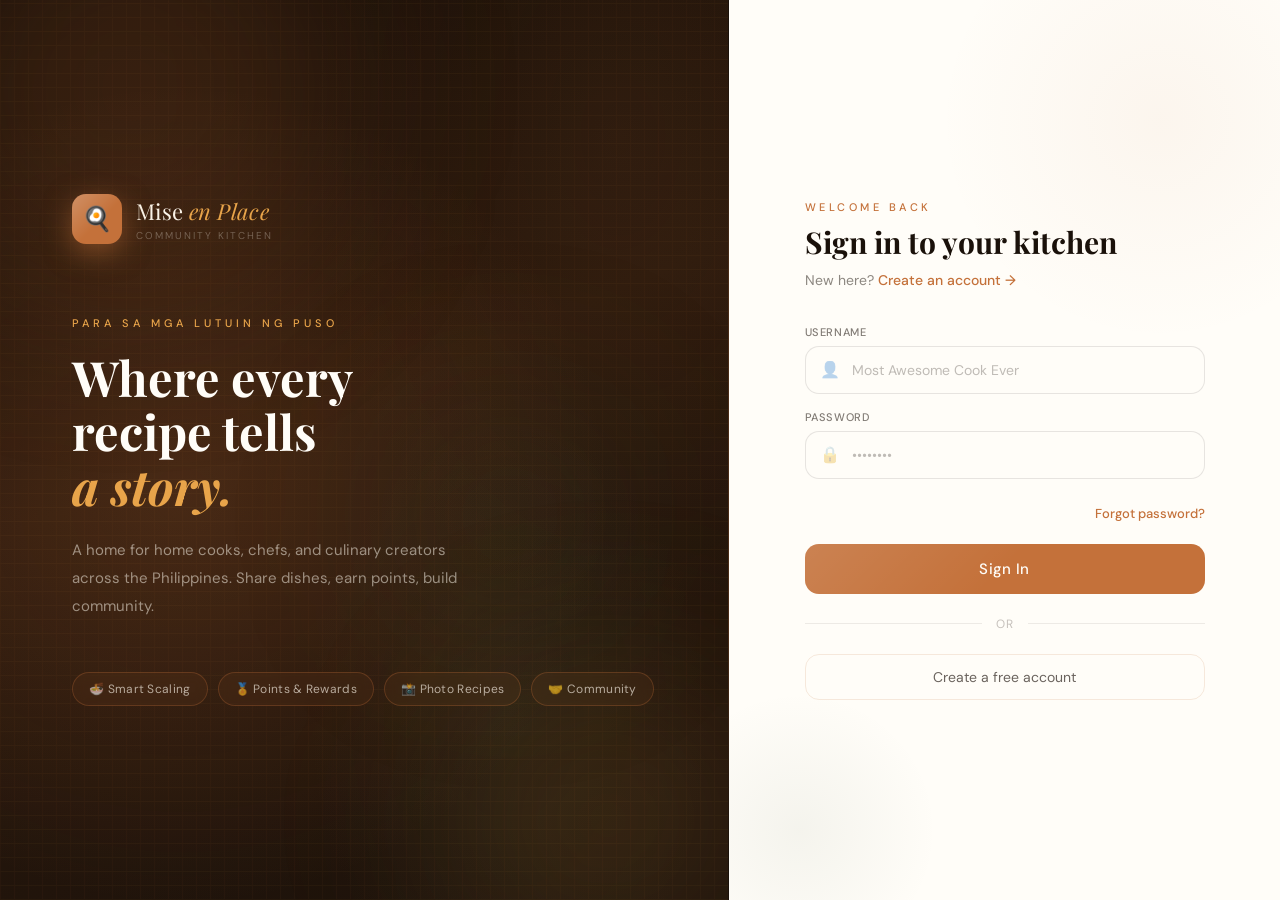
==== commit 4575bbf8: "feat: implement admin moderation suite and user recipe vault - FIXED: Resolved silent failure in use" ====
--- a/frontend/index.html
+++ b/frontend/index.html
@@ -3,3022 +3,64 @@
 <head>
   <meta charset="UTF-8"/>
   <meta name="viewport" content="width=device-width, initial-scale=1.0"/>
-  <title>Mise en Place — Community Kitchen</title>
-  <link href="https://fonts.googleapis.com/css2?family=Playfair+Display:ital,wght@0,400;0,600;0,700;1,400;1,600&family=DM+Sans:ital,opsz,wght@0,9..40,300;0,9..40,400;0,9..40,500;1,9..40,300&family=Lora:ital,wght@1,400;1,500&display=swap" rel="stylesheet"/>
-  <style>
-    /* ═══════════════════════════════════════════════════════
-       CORE VARIABLES & RESET
-    ═══════════════════════════════════════════════════════ */
-    :root {
-      --clay:         #C4713A;
-      --clay-light:   #D4875A;
-      --clay-dark:    #A35A28;
-      --amber:        #E8A44A;
-      --amber-light:  #F2BC72;
-      --cream:        #FAF3E8;
-      --dark:         #1A110A;
-      --bark:         #3D2314;
-      --bark-mid:     #5C3520;
-      --sage:         #7C8C6E;
-      --leaf:         #4A5C3A;
-      --white:        #FFFDF8;
-      --bg:           #F2E8D8;
-      --bg-deep:      #EAD9C4;
-      --card:         #FFFDF8;
-      --border:       rgba(196,113,58,0.15);
-      --border-mid:   rgba(196,113,58,0.25);
-      --text:         #1A110A;
-      --muted:        rgba(26,17,10,0.5);
-      --muted-light:  rgba(26,17,10,0.35);
-      --error:        #C0392B;
-      --success:      #2D7A4F;
-      --admin-accent: #8B1A1A;
-      --admin-dark:   #5C0F0F;
-      --sidebar-w:    272px;
-      --topbar-h:     68px;
-      --radius-sm:    8px;
-      --radius-md:    14px;
-      --radius-lg:    20px;
-      --radius-xl:    28px;
-      --shadow-sm:    0 2px 8px rgba(26,17,10,0.06);
-      --shadow-md:    0 8px 24px rgba(26,17,10,0.09);
-      --shadow-lg:    0 20px 48px rgba(26,17,10,0.13);
-      --shadow-clay:  0 8px 24px rgba(196,113,58,0.25);
-    }
-
-    *, *::before, *::after { box-sizing: border-box; margin: 0; padding: 0; }
-
-    html { scroll-behavior: smooth; }
-
-    body {
-      font-family: 'DM Sans', sans-serif;
-      background: var(--bg);
-      color: var(--text);
-      min-height: 100vh;
-      display: flex;
-      overflow-x: hidden;
-      -webkit-font-smoothing: antialiased;
-    }
-
-    .hidden { display: none !important; }
-
-    /* Scrollbar styling */
-    ::-webkit-scrollbar { width: 5px; }
-    ::-webkit-scrollbar-track { background: transparent; }
-    ::-webkit-scrollbar-thumb { background: rgba(196,113,58,0.25); border-radius: 99px; }
-    ::-webkit-scrollbar-thumb:hover { background: var(--clay); }
-
-    /* ═══════════════════════════════════════════════════════
-       KEYFRAME ANIMATIONS
-    ═══════════════════════════════════════════════════════ */
-    @keyframes fadeUp {
-      from { opacity: 0; transform: translateY(20px); }
-      to   { opacity: 1; transform: translateY(0); }
-    }
-    @keyframes fadeIn {
-      from { opacity: 0; }
-      to   { opacity: 1; }
-    }
-    @keyframes slideInLeft {
-      from { opacity: 0; transform: translateX(-20px); }
-      to   { opacity: 1; transform: translateX(0); }
-    }
-    @keyframes popIn {
-      from { opacity: 0; transform: scale(0.94) translateY(10px); }
-      to   { opacity: 1; transform: scale(1) translateY(0); }
-    }
-    @keyframes shimmer {
-      0%   { background-position: -200% 0; }
-      100% { background-position: 200% 0; }
-    }
-    @keyframes drift {
-      0%   { transform: translate(0, 0) scale(1); }
-      100% { transform: translate(30px, 20px) scale(1.06); }
-    }
-    @keyframes pulse-glow {
-      0%, 100% { box-shadow: 0 0 0 0 rgba(196,113,58,0); }
-      50%       { box-shadow: 0 0 0 6px rgba(196,113,58,0.15); }
-    }
-    @keyframes spin {
-      to { transform: rotate(360deg); }
-    }
-
-    /* ═══════════════════════════════════════════════════════
-       AUTH LAYOUT — SPLIT SCREEN
-    ═══════════════════════════════════════════════════════ */
-    #auth-wrapper {
-      width: 100vw;
-      min-height: 100vh;
-      background: var(--dark);
-      display: flex;
-      overflow: hidden;
-      animation: fadeIn 0.4s ease;
-    }
-
-    /* ── Left Panel ─────────────────────── */
-    .left-panel {
-      flex: 1.15;
-      position: relative;
-      display: flex;
-      flex-direction: column;
-      justify-content: center;
-      padding: 64px 72px;
-      overflow: hidden;
-    }
-
-    .bg-art {
-      position: absolute;
-      inset: 0;
-      background:
-        radial-gradient(ellipse 90% 70% at 25% 55%, rgba(196,113,58,0.2) 0%, transparent 65%),
-        radial-gradient(ellipse 70% 90% at 85% 15%, rgba(122,78,40,0.14) 0%, transparent 60%),
-        radial-gradient(ellipse 50% 60% at 70% 80%, rgba(74,92,58,0.12) 0%, transparent 55%),
-        linear-gradient(158deg, #140C06 0%, #2A180C 45%, #1A110A 100%);
-      z-index: 0;
-    }
-
-    /* Woven texture overlay — Filipino heritage */
-    .bg-art::after {
-      content: '';
-      position: absolute;
-      inset: 0;
-      opacity: 0.04;
-      background-image:
-        repeating-linear-gradient(0deg, var(--amber) 0, var(--amber) 1px, transparent 0, transparent 14px),
-        repeating-linear-gradient(90deg, var(--clay) 0, var(--clay) 1px, transparent 0, transparent 14px);
-      z-index: 0;
-    }
-
-    /* Floating light orbs */
-    .orb {
-      position: absolute;
-      border-radius: 50%;
-      filter: blur(90px);
-      animation: drift 14s ease-in-out infinite alternate;
-      pointer-events: none;
-      z-index: 0;
-    }
-    .orb-1 { width: 420px; height: 420px; background: rgba(196,113,58,0.18); top: -120px; left: -80px; }
-    .orb-2 { width: 320px; height: 320px; background: rgba(232,164,74,0.12); bottom: -80px; right: -40px; animation-delay: -5s; }
-    .orb-3 { width: 220px; height: 220px; background: rgba(74,92,58,0.16); top: 45%; left: 55%; animation-delay: -9s; }
-
-    .left-content { position: relative; z-index: 1; }
-
-    .brand-mark {
-      display: flex;
-      align-items: center;
-      gap: 14px;
-      margin-bottom: 72px;
-      animation: slideInLeft 0.7s ease both;
-    }
-
-    .auth-logo-icon {
-      width: 50px; height: 50px;
-      background: var(--clay);
-      border-radius: 14px;
-      display: flex; align-items: center; justify-content: center;
-      font-size: 24px;
-      box-shadow: 0 8px 28px rgba(196,113,58,0.5);
-      position: relative;
-      overflow: hidden;
-      flex-shrink: 0;
-    }
-    .auth-logo-icon::after {
-      content: '';
-      position: absolute;
-      inset: 0;
-      background: linear-gradient(135deg, rgba(255,255,255,0.22) 0%, transparent 55%);
-    }
-
-    .auth-brand-name {
-      font-family: 'Playfair Display', serif;
-      font-size: 22px;
-      color: var(--cream);
-      letter-spacing: 0.3px;
-    }
-    .auth-brand-name span { color: var(--amber); font-style: italic; }
-
-    .hero-eyebrow {
-      font-size: 11px;
-      letter-spacing: 4px;
-      text-transform: uppercase;
-      color: var(--amber);
-      margin-bottom: 20px;
-      animation: fadeUp 0.8s ease 0.1s both;
-      font-weight: 500;
-    }
-
-    .hero-heading {
-      font-family: 'Playfair Display', serif;
-      font-size: clamp(38px, 3.8vw, 58px);
-      line-height: 1.12;
-      color: var(--white);
-      margin-bottom: 24px;
-      animation: fadeUp 0.8s ease 0.2s both;
-    }
-    .hero-heading .accent {
-      color: var(--amber);
-      font-style: italic;
-      display: block;
-    }
-
-    .hero-desc {
-      font-size: 15px;
-      color: rgba(250,243,232,0.52);
-      line-height: 1.85;
-      max-width: 400px;
-      margin-bottom: 52px;
-      animation: fadeUp 0.8s ease 0.3s both;
-    }
-
-    /* Feature pills */
-    .feature-pills {
-      display: flex;
-      flex-wrap: wrap;
-      gap: 10px;
-      animation: fadeUp 0.8s ease 0.4s both;
-    }
-    .pill {
-      padding: 8px 16px;
-      border: 1px solid rgba(196,113,58,0.28);
-      border-radius: 999px;
-      font-size: 12px;
-      color: rgba(250,243,232,0.65);
-      letter-spacing: 0.3px;
-      background: rgba(196,113,58,0.07);
-      backdrop-filter: blur(6px);
-      transition: all 0.3s;
-      cursor: default;
-    }
-    .pill:hover {
-      border-color: var(--clay);
-      color: var(--amber);
-      background: rgba(196,113,58,0.14);
-      transform: translateY(-2px);
-    }
-
-    /* Vertical rule */
-    .panel-divider {
-      width: 1px;
-      background: linear-gradient(to bottom, transparent 5%, rgba(196,113,58,0.28) 30%, rgba(196,113,58,0.28) 70%, transparent 95%);
-      flex-shrink: 0;
-    }
-
-    /* ── Right Panel (Form) ──────────────── */
-    .right-panel {
-      flex: 0.88;
-      background: var(--white);
-      display: flex;
-      align-items: center;
-      justify-content: center;
-      padding: 60px 52px;
-      position: relative;
-      overflow: hidden;
-    }
-
-    .right-panel::before {
-      content: '';
-      position: absolute;
-      top: -120px; right: -120px;
-      width: 480px; height: 480px;
-      background: radial-gradient(circle, rgba(196,113,58,0.055) 0%, transparent 65%);
-      border-radius: 50%;
-      pointer-events: none;
-    }
-    .right-panel::after {
-      content: '';
-      position: absolute;
-      bottom: -80px; left: -80px;
-      width: 300px; height: 300px;
-      background: radial-gradient(circle, rgba(74,92,58,0.06) 0%, transparent 65%);
-      border-radius: 50%;
-      pointer-events: none;
-    }
-
-    .form-container {
-      width: 100%;
-      max-width: 400px;
-      position: relative;
-      z-index: 10;
-      animation: fadeUp 0.7s ease 0.15s both;
-    }
-
-    .form-header { margin-bottom: 36px; }
-
-    .form-eyebrow {
-      font-size: 11px;
-      letter-spacing: 3.5px;
-      text-transform: uppercase;
-      color: var(--clay);
-      font-weight: 500;
-      margin-bottom: 10px;
-    }
-
-    .form-title {
-      font-family: 'Playfair Display', serif;
-      font-size: 30px;
-      color: var(--dark);
-      line-height: 1.22;
-      margin-bottom: 10px;
-    }
-
-    .form-subtitle {
-      font-size: 14px;
-      color: rgba(26,17,10,0.5);
-    }
-    .form-subtitle a {
-      color: var(--clay);
-      text-decoration: none;
-      font-weight: 500;
-      cursor: pointer;
-      transition: color 0.2s;
-    }
-    .form-subtitle a:hover { color: var(--bark); }
-
-    /* Form fields */
-    .field-group { display: flex; flex-direction: column; gap: 16px; margin-bottom: 26px; }
-
-    .field { position: relative; }
-
-    .field label {
-      display: block;
-      font-size: 11px;
-      font-weight: 500;
-      color: rgba(26,17,10,0.55);
-      margin-bottom: 7px;
-      text-transform: uppercase;
-      letter-spacing: 0.6px;
-    }
-
-    .field input {
-      width: 100%;
-      padding: 14px 18px 14px 46px;
-      border: 1.5px solid rgba(26,17,10,0.1);
-      border-radius: var(--radius-md);
-      font-size: 14px;
-      font-family: 'DM Sans', sans-serif;
-      color: var(--dark);
-      background: var(--white);
-      outline: none;
-      transition: border-color 0.25s, box-shadow 0.25s;
-    }
-    .field input:focus {
-      border-color: var(--clay);
-      box-shadow: 0 0 0 4px rgba(196,113,58,0.1);
-    }
-    .field input::placeholder { color: rgba(26,17,10,0.28); }
-
-    .field-icon {
-      position: absolute;
-      bottom: 14px;
-      left: 15px;
-      font-size: 16px;
-      color: rgba(26,17,10,0.3);
-      pointer-events: none;
-      transition: color 0.25s;
-    }
-    .field:focus-within .field-icon { color: var(--clay); }
-
-    /* Primary button */
-    .btn-primary {
-      width: 100%;
-      padding: 15px;
-      background: var(--clay);
-      color: var(--white);
-      border: none;
-      border-radius: var(--radius-md);
-      font-size: 15px;
-      font-family: 'DM Sans', sans-serif;
-      font-weight: 500;
-      letter-spacing: 0.3px;
-      cursor: pointer;
-      transition: all 0.3s ease;
-      position: relative;
-      overflow: hidden;
-    }
-    .btn-primary::before {
-      content: '';
-      position: absolute;
-      inset: 0;
-      background: linear-gradient(135deg, rgba(255,255,255,0.12) 0%, transparent 50%);
-    }
-    .btn-primary:hover {
-      background: var(--bark);
-      transform: translateY(-1px);
-      box-shadow: var(--shadow-clay);
-    }
-    .btn-primary:active { transform: translateY(0); }
-
-    /* ═══════════════════════════════════════════════════════
-       COMMON DASHBOARD LAYOUT
-    ═══════════════════════════════════════════════════════ */
-
-    /* ── Sidebar ─────────────────────────── */
-    .sidebar {
-      width: var(--sidebar-w);
-      background: var(--dark);
-      min-height: 100vh;
-      display: flex;
-      flex-direction: column;
-      position: fixed;
-      left: 0; top: 0; bottom: 0;
-      z-index: 100;
-      overflow: hidden;
-      overflow-y: auto;
-    }
-
-    /* Ambient glow inside sidebar */
-    .sidebar::before {
-      content: '';
-      position: absolute;
-      inset: 0;
-      background:
-        radial-gradient(ellipse 140% 45% at 50% 0%, rgba(196,113,58,0.13) 0%, transparent 55%),
-        radial-gradient(ellipse 100% 60% at 15% 100%, rgba(232,164,74,0.07) 0%, transparent 60%);
-      pointer-events: none;
-      z-index: 0;
-    }
-
-    .sidebar > * { position: relative; z-index: 1; }
-
-    .sidebar-brand {
-      padding: 26px 22px 22px;
-      display: flex;
-      align-items: center;
-      gap: 12px;
-      border-bottom: 1px solid rgba(255,255,255,0.06);
-      flex-shrink: 0;
-    }
-
-    .logo-icon {
-      width: 40px; height: 40px;
-      background: var(--clay);
-      border-radius: 11px;
-      display: flex; align-items: center; justify-content: center;
-      font-size: 20px;
-      flex-shrink: 0;
-      box-shadow: 0 4px 14px rgba(196,113,58,0.45);
-      position: relative;
-      overflow: hidden;
-    }
-    .logo-icon::after {
-      content: '';
-      position: absolute; inset: 0;
-      background: linear-gradient(135deg, rgba(255,255,255,0.2) 0%, transparent 55%);
-    }
-
-    .brand-name {
-      font-family: 'Playfair Display', serif;
-      font-size: 16px;
-      color: var(--cream);
-      line-height: 1.2;
-    }
-    .brand-name em { color: var(--amber); font-style: italic; }
-    .brand-tagline {
-      font-size: 10px;
-      color: rgba(250,243,232,0.3);
-      letter-spacing: 1.5px;
-      text-transform: uppercase;
-      margin-top: 2px;
-    }
-
-    /* User block */
-    .sidebar-user {
-      padding: 18px 22px;
-      border-bottom: 1px solid rgba(255,255,255,0.06);
-      display: flex;
-      align-items: center;
-      gap: 12px;
-      flex-shrink: 0;
-    }
-
-    .user-avatar {
-      width: 44px; height: 44px;
-      border-radius: 12px;
-      background: linear-gradient(135deg, var(--clay), var(--amber));
-      display: flex; align-items: center; justify-content: center;
-      font-size: 20px;
-      flex-shrink: 0;
-      position: relative;
-    }
-    .user-avatar .online-dot {
-      position: absolute;
-      bottom: -2px; right: -2px;
-      width: 10px; height: 10px;
-      background: #22c55e;
-      border-radius: 50%;
-      border: 2px solid var(--dark);
-    }
-
-    .user-info { flex: 1; min-width: 0; }
-
-    .user-name {
-      font-size: 14px;
-      font-weight: 500;
-      color: var(--cream);
-      white-space: nowrap;
-      overflow: hidden;
-      text-overflow: ellipsis;
-    }
-
-    /* Wallet block in sidebar */
-    .sidebar-wallet {
-      margin: 14px 16px;
-      padding: 16px;
-      background: rgba(255,255,255,0.04);
-      border-radius: var(--radius-md);
-      border: 1px solid rgba(255,255,255,0.07);
-      flex-shrink: 0;
-    }
-
-    .wallet-label {
-      font-size: 10px;
-      color: rgba(250,243,232,0.38);
-      text-transform: uppercase;
-      letter-spacing: 1.5px;
-      margin-bottom: 8px;
-    }
-
-    #wallet-balance {
-      font-size: 26px;
-      color: var(--amber);
-      font-family: 'Playfair Display', serif;
-      margin-bottom: 14px;
-      line-height: 1;
-    }
-
-    .wallet-pts-label {
-      font-size: 12px;
-      color: rgba(250,243,232,0.35);
-    }
-
-    .wallet-progress {
-      height: 4px;
-      background: rgba(255,255,255,0.08);
-      border-radius: 99px;
-      margin-bottom: 14px;
-      overflow: hidden;
-    }
-    .wallet-progress-fill {
-      height: 100%;
-      background: linear-gradient(to right, var(--clay), var(--amber));
-      border-radius: 99px;
-      width: 45%;
-      transition: width 1s ease;
-    }
-    .wallet-hint {
-      font-size: 10px;
-      color: rgba(250,243,232,0.28);
-      margin-bottom: 12px;
-    }
-
-    .buy-btn {
-      width: 100%;
-      padding: 10px 14px;
-      border-radius: 10px;
-      border: none;
-      font-family: 'DM Sans', sans-serif;
-      font-size: 12px;
-      font-weight: 500;
-      cursor: pointer;
-      display: flex;
-      align-items: center;
-      justify-content: space-between;
-      transition: all 0.25s;
-      margin-bottom: 7px;
-    }
-    .buy-btn:last-child { margin-bottom: 0; }
-
-    .buy-btn-basic {
-      background: rgba(255,255,255,0.07);
-      color: var(--cream);
-      border: 1px solid rgba(255,255,255,0.08);
-    }
-    .buy-btn-basic:hover {
-      background: rgba(255,255,255,0.12);
-      border-color: rgba(255,255,255,0.15);
-    }
-
-    .buy-btn-featured {
-      background: var(--clay);
-      color: white;
-    }
-    .buy-btn-featured:hover { background: var(--clay-dark); box-shadow: 0 4px 14px rgba(196,113,58,0.4); }
-
-    .buy-badge {
-      font-size: 10px;
-      background: rgba(255,255,255,0.2);
-      padding: 1px 6px;
-      border-radius: 4px;
-      letter-spacing: 0.3px;
-    }
-
-    /* Nav */
-    .sidebar-nav {
-      flex: 1;
-      padding: 12px 12px;
-      display: flex;
-      flex-direction: column;
-      gap: 2px;
-    }
-
-    .nav-section-label {
-      font-size: 10px;
-      letter-spacing: 2px;
-      text-transform: uppercase;
-      color: rgba(250,243,232,0.22);
-      padding: 10px 10px 5px;
-      font-weight: 500;
-    }
-
-    .nav-item {
-      display: flex;
-      align-items: center;
-      gap: 12px;
-      padding: 11px 14px;
-      border-radius: 10px;
-      color: rgba(250,243,232,0.52);
-      font-size: 13.5px;
-      cursor: pointer;
-      border: none;
-      background: none;
-      width: 100%;
-      text-align: left;
-      font-family: 'DM Sans', sans-serif;
-      transition: all 0.2s ease;
-      letter-spacing: 0.1px;
-    }
-    .nav-item:hover {
-      background: rgba(196,113,58,0.12);
-      color: var(--cream);
-    }
-    .nav-item.active {
-      background: rgba(196,113,58,0.2);
-      color: var(--amber);
-    }
-    .nav-item .nav-icon { width: 20px; text-align: center; font-size: 15px; flex-shrink: 0; }
-
-    .sidebar-footer {
-      padding: 12px 12px 20px;
-      border-top: 1px solid rgba(255,255,255,0.06);
-      flex-shrink: 0;
-    }
-
-    /* ── Main Area ──────────────────────── */
-    .main {
-      margin-left: var(--sidebar-w);
-      flex: 1;
-      display: flex;
-      flex-direction: column;
-      min-height: 100vh;
-      width: calc(100% - var(--sidebar-w));
-    }
-
-    /* Top bar */
-    .topbar {
-      background: rgba(255,253,248,0.92);
-      border-bottom: 1px solid var(--border);
-      padding: 0 32px;
-      height: var(--topbar-h);
-      display: flex;
-      align-items: center;
-      justify-content: space-between;
-      position: sticky;
-      top: 0;
-      z-index: 50;
-      backdrop-filter: blur(12px);
-      -webkit-backdrop-filter: blur(12px);
-    }
-
-    .topbar-left { display: flex; flex-direction: column; gap: 2px; }
-
-    .greeting-text {
-      font-family: 'Playfair Display', serif;
-      font-size: 20px;
-      color: var(--dark);
-      line-height: 1.2;
-    }
-    .greeting-text em { color: var(--clay); font-style: italic; }
-
-    .topbar-date {
-      font-size: 11px;
-      color: var(--muted-light);
-    }
-
-    .topbar-actions {
-      display: flex;
-      align-items: center;
-      gap: 10px;
-    }
-
-    /* Search */
-    .topbar-search {
-      display: flex;
-      align-items: center;
-      gap: 8px;
-      background: var(--bg);
-      border: 1.5px solid transparent;
-      border-radius: 11px;
-      padding: 9px 14px;
-      width: 220px;
-      transition: all 0.25s;
-    }
-    .topbar-search:focus-within {
-      border-color: var(--clay);
-      background: var(--white);
-      box-shadow: 0 0 0 4px rgba(196,113,58,0.08);
-      width: 260px;
-    }
-    .topbar-search input {
-      border: none; background: none; outline: none;
-      font-size: 13px; font-family: 'DM Sans', sans-serif;
-      color: var(--dark); width: 100%;
-    }
-    .topbar-search input::placeholder { color: rgba(26,17,10,0.32); }
-
-    .icon-btn {
-      width: 40px; height: 40px;
-      border-radius: 10px;
-      border: 1.5px solid var(--border);
-      background: transparent;
-      display: flex; align-items: center; justify-content: center;
-      font-size: 16px;
-      cursor: pointer;
-      transition: all 0.2s;
-      color: var(--muted);
-    }
-    .icon-btn:hover { border-color: var(--clay); color: var(--clay); background: rgba(196,113,58,0.05); }
-
-    /* Post button */
-    .btn-post {
-      padding: 10px 20px;
-      background: var(--clay);
-      color: var(--white);
-      border: none;
-      border-radius: 10px;
-      font-size: 13px;
-      font-family: 'DM Sans', sans-serif;
-      font-weight: 500;
-      cursor: pointer;
-      transition: all 0.25s;
-      display: flex; align-items: center; gap: 6px;
-      letter-spacing: 0.2px;
-    }
-    .btn-post:hover {
-      background: var(--bark);
-      transform: translateY(-1px);
-      box-shadow: var(--shadow-clay);
-    }
-    .btn-post:active { transform: translateY(0); }
-
-    /* Content area */
-    .content {
-      padding: 28px 32px 48px;
-      flex: 1;
-    }
-
-    /* ═══════════════════════════════════════════════════════
-       WIDGETS & CARDS
-    ═══════════════════════════════════════════════════════ */
-    .widget {
-      background: var(--card);
-      border-radius: var(--radius-lg);
-      padding: 22px;
-      border: 1px solid var(--border);
-      box-shadow: var(--shadow-sm);
-    }
-
-    .widget-title {
-      font-family: 'Playfair Display', serif;
-      font-size: 16px;
-      color: var(--dark);
-      margin-bottom: 16px;
-      display: flex;
-      align-items: center;
-      gap: 8px;
-    }
-
-    /* Generic small button */
-    .btn-sm {
-      padding: 9px 16px;
-      border-radius: var(--radius-sm);
-      border: 1.5px solid var(--border);
-      background: var(--bg);
-      font-size: 12px;
-      font-family: 'DM Sans', sans-serif;
-      font-weight: 500;
-      cursor: pointer;
-      transition: all 0.2s;
-      color: var(--dark);
-    }
-    .btn-sm:hover {
-      border-color: var(--clay);
-      color: var(--clay);
-      background: var(--white);
-      box-shadow: 0 2px 8px rgba(196,113,58,0.1);
-    }
-
-    /* Section header */
-    .section-header {
-      display: flex; align-items: center; justify-content: space-between;
-      margin-bottom: 18px;
-    }
-    .section-title {
-      font-family: 'Playfair Display', serif;
-      font-size: 20px;
-      color: var(--dark);
-    }
-    .section-link {
-      font-size: 12px;
-      color: var(--clay);
-      text-decoration: none;
-      font-weight: 500;
-      transition: color 0.2s;
-      cursor: pointer;
-    }
-    .section-link:hover { color: var(--bark); }
-
-    /* ═══════════════════════════════════════════════════════
-       CHEF / USER DASHBOARD
-    ═══════════════════════════════════════════════════════ */
-    .main-grid {
-      display: grid;
-      grid-template-columns: 1fr 310px;
-      gap: 24px;
-      align-items: start;
-    }
-
-    /* ── Create post bar ─────────────────── */
-    .create-post-bar {
-      background: var(--card);
-      border: 1.5px solid var(--border);
-      border-radius: var(--radius-lg);
-      padding: 16px 20px;
-      display: flex;
-      align-items: center;
-      gap: 14px;
-      margin-bottom: 20px;
-      cursor: pointer;
-      transition: all 0.25s;
-      box-shadow: var(--shadow-sm);
-    }
-    .create-post-bar:hover {
-      border-color: var(--clay);
-      box-shadow: 0 4px 18px rgba(196,113,58,0.1);
-      transform: translateY(-1px);
-    }
-
-    .create-avatar {
-      width: 40px; height: 40px;
-      border-radius: 11px;
-      background: linear-gradient(135deg, var(--clay), var(--amber));
-      display: flex; align-items: center; justify-content: center;
-      font-size: 20px;
-      flex-shrink: 0;
-    }
-
-    .create-text {
-      flex: 1;
-      font-size: 14px;
-      color: rgba(26,17,10,0.38);
-    }
-
-    .create-actions {
-      display: flex; gap: 6px;
-    }
-    .create-action-btn {
-      padding: 7px 12px;
-      border-radius: 8px;
-      border: 1.5px solid var(--border);
-      background: transparent;
-      font-size: 12px;
-      color: var(--muted);
-      cursor: pointer;
-      transition: all 0.2s;
-      font-family: 'DM Sans', sans-serif;
-    }
-    .create-action-btn:hover { border-color: var(--clay); color: var(--clay); }
-
-    /* ── Stats row ──────────────────────── */
-    .stats-row {
-      display: grid;
-      grid-template-columns: repeat(3, 1fr);
-      gap: 14px;
-      margin-bottom: 22px;
-    }
-
-    .stat-pill {
-      background: var(--card);
-      border: 1px solid var(--border);
-      border-radius: var(--radius-md);
-      padding: 16px 18px;
-      display: flex;
-      align-items: center;
-      gap: 12px;
-      box-shadow: var(--shadow-sm);
-      transition: all 0.25s;
-    }
-    .stat-pill:hover {
-      transform: translateY(-2px);
-      box-shadow: var(--shadow-md);
-      border-color: var(--border-mid);
-    }
-
-    .stat-pill-icon {
-      font-size: 22px;
-      flex-shrink: 0;
-    }
-
-    .stat-pill-value {
-      font-family: 'Playfair Display', serif;
-      font-size: 20px;
-      color: var(--dark);
-      line-height: 1;
-      margin-bottom: 3px;
-    }
-
-    .stat-pill-label {
-      font-size: 11px;
-      color: var(--muted-light);
-      letter-spacing: 0.2px;
-    }
-
-    /* ── Recipe Feed ─────────────────────── */
-    .feed-column { display: flex; flex-direction: column; }
-
-    /* Recipe card — for the dynamic feed */
-    .recipe-card {
-      background: var(--card);
-      border-radius: var(--radius-lg);
-      border: 1px solid var(--border);
-      overflow: hidden;
-      margin-bottom: 20px;
-      box-shadow: var(--shadow-sm);
-      transition: all 0.3s ease;
-      animation: fadeUp 0.5s ease both;
-    }
-    .recipe-card:hover {
-      transform: translateY(-3px);
-      box-shadow: 0 16px 40px rgba(196,113,58,0.11);
-      border-color: var(--border-mid);
-    }
-
-    /* Photo area at top of each card */
-    .recipe-photo {
-      width: 100%;
-      height: 200px;
-      background: linear-gradient(135deg, var(--clay) 0%, var(--amber) 60%, var(--bark-mid) 100%);
-      position: relative;
-      overflow: hidden;
-      display: flex;
-      align-items: center;
-      justify-content: center;
-      cursor: pointer;
-    }
-
-    /* Woven texture overlay on photo */
-    .recipe-photo::before {
-      content: '';
-      position: absolute; inset: 0;
-      background:
-        repeating-linear-gradient(45deg, rgba(0,0,0,0.04) 0, rgba(0,0,0,0.04) 1px, transparent 0, transparent 12px);
-      z-index: 1;
-    }
-
-    /* Bottom gradient scrim */
-    .recipe-photo::after {
-      content: '';
-      position: absolute;
-      bottom: 0; left: 0; right: 0;
-      height: 80px;
-      background: linear-gradient(to top, rgba(26,17,10,0.6) 0%, transparent 100%);
-      z-index: 2;
-    }
-
-    .recipe-photo-emoji {
-      font-size: 64px;
-      z-index: 3;
-      filter: drop-shadow(0 4px 12px rgba(0,0,0,0.3));
-      transition: transform 0.4s ease;
-    }
-    .recipe-card:hover .recipe-photo-emoji { transform: scale(1.08); }
-
-    /* Photo upload hint (for future real photos) */
-    .photo-upload-hint {
-      position: absolute;
-      top: 10px; right: 10px;
-      background: rgba(0,0,0,0.45);
-      border-radius: 7px;
-      padding: 5px 10px;
-      font-size: 11px;
-      color: rgba(255,255,255,0.75);
-      z-index: 4;
-      backdrop-filter: blur(6px);
-      display: flex;
-      align-items: center;
-      gap: 5px;
-    }
-
-    /* Card bottom labels on photo */
-    .recipe-photo-labels {
-      position: absolute;
-      bottom: 10px; left: 14px; right: 14px;
-      z-index: 4;
-      display: flex;
-      align-items: center;
-      justify-content: space-between;
-    }
-
-    .recipe-tag {
-      background: rgba(255,255,255,0.18);
-      backdrop-filter: blur(8px);
-      padding: 4px 12px;
-      border-radius: 6px;
-      font-size: 11px;
-      color: rgba(255,255,255,0.9);
-      letter-spacing: 0.4px;
-      border: 1px solid rgba(255,255,255,0.2);
-    }
-
-    .recipe-lock-tag {
-      background: rgba(26,17,10,0.55);
-      backdrop-filter: blur(8px);
-      padding: 4px 12px;
-      border-radius: 6px;
-      font-size: 11px;
-      color: var(--amber);
-      letter-spacing: 0.4px;
-      display: flex;
-      align-items: center;
-      gap: 4px;
-    }
-
-    /* Card body */
-    .recipe-body { padding: 20px 22px 18px; }
-
-    .recipe-title {
-      font-family: 'Playfair Display', serif;
-      font-size: 20px;
-      color: var(--dark);
-      margin-bottom: 8px;
-      line-height: 1.3;
-    }
-
-    .recipe-desc {
-      font-size: 13.5px;
-      color: var(--muted);
-      line-height: 1.7;
-      margin-bottom: 14px;
-    }
-
-    /* Author row */
-    .recipe-author-row {
-      display: flex;
-      align-items: center;
-      gap: 10px;
-      margin-bottom: 16px;
-      padding-bottom: 16px;
-      border-bottom: 1px solid rgba(196,113,58,0.08);
-    }
-
-    .author-chip {
-      width: 28px; height: 28px;
-      border-radius: 8px;
-      background: linear-gradient(135deg, var(--amber), var(--clay));
-      display: flex; align-items: center; justify-content: center;
-      font-size: 13px;
-      flex-shrink: 0;
-    }
-
-    .author-name {
-      font-size: 12px;
-      color: var(--muted);
-    }
-    .author-name strong { color: rgba(26,17,10,0.72); font-weight: 500; }
-
-    .recipe-likes {
-      margin-left: auto;
-      font-size: 12px;
-      color: var(--muted-light);
-      display: flex;
-      align-items: center;
-      gap: 5px;
-    }
-    .like-btn {
-      background: none; border: none; cursor: pointer;
-      padding: 6px 10px; border-radius: 8px;
-      font-size: 12px; color: var(--muted);
-      display: flex; align-items: center; gap: 4px;
-      transition: all 0.2s; font-family: 'DM Sans', sans-serif;
-    }
-    .like-btn:hover { background: rgba(196,113,58,0.08); color: var(--clay); }
-
-    /* ── Right Column Widgets ────────────── */
-    .right-col { display: flex; flex-direction: column; gap: 18px; }
-
-    /* Points widget */
-    .points-widget {
-      background: var(--card);
-      border-radius: var(--radius-lg);
-      padding: 22px;
-      border: 1px solid var(--border);
-      box-shadow: var(--shadow-sm);
-    }
-
-    .points-hero {
-      text-align: center;
-      padding: 16px 0 12px;
-    }
-
-    .points-big {
-      font-family: 'Playfair Display', serif;
-      font-size: 44px;
-      color: var(--clay);
-      line-height: 1;
-      margin-bottom: 5px;
-    }
-
-    .points-sublabel {
-      font-size: 11px;
-      color: var(--muted-light);
-      letter-spacing: 1.5px;
-      text-transform: uppercase;
-    }
-
-    .points-bar-outer {
-      margin: 14px 0 8px;
-      height: 6px;
-      background: rgba(196,113,58,0.1);
-      border-radius: 99px;
-      overflow: hidden;
-    }
-    .points-bar-inner {
-      height: 100%;
-      background: linear-gradient(to right, var(--clay), var(--amber));
-      border-radius: 99px;
-      transition: width 1.2s ease;
-    }
-
-    .points-bar-labels {
-      display: flex;
-      justify-content: space-between;
-      font-size: 10px;
-      color: var(--muted-light);
-      margin-bottom: 16px;
-    }
-
-    .btn-earn {
-      width: 100%;
-      padding: 11px;
-      border: 1.5px solid rgba(196,113,58,0.3);
-      border-radius: 10px;
-      background: rgba(196,113,58,0.06);
-      color: var(--clay);
-      font-size: 12.5px;
-      font-family: 'DM Sans', sans-serif;
-      font-weight: 500;
-      cursor: pointer;
-      transition: all 0.25s;
-    }
-    .btn-earn:hover { background: var(--clay); color: white; }
-
-    /* Trending widget */
-    .trend-list { display: flex; flex-direction: column; gap: 2px; }
-
-    .trend-item {
-      display: flex;
-      align-items: center;
-      gap: 12px;
-      padding: 10px 12px;
-      border-radius: 10px;
-      cursor: pointer;
-      transition: background 0.2s;
-    }
-    .trend-item:hover { background: rgba(196,113,58,0.06); }
-
-    .trend-rank {
-      font-family: 'Playfair Display', serif;
-      font-size: 13px;
-      color: rgba(196,113,58,0.35);
-      width: 22px;
-      text-align: center;
-      flex-shrink: 0;
-    }
-
-    .trend-emoji { font-size: 20px; flex-shrink: 0; }
-
-    .trend-info { flex: 1; min-width: 0; }
-    .trend-name { font-size: 12.5px; font-weight: 500; color: var(--dark); }
-    .trend-count { font-size: 11px; color: var(--muted-light); }
-
-    .trend-pts {
-      font-size: 11px;
-      color: var(--clay);
-      font-weight: 500;
-      flex-shrink: 0;
-    }
-
-    /* ═══════════════════════════════════════════════════════
-       ADMIN DASHBOARD
-    ═══════════════════════════════════════════════════════ */
-    #admin-wrapper .sidebar {
-      background: var(--admin-accent);
-    }
-    #admin-wrapper .sidebar::before {
-      background:
-        radial-gradient(ellipse 140% 40% at 50% 0%, rgba(255,255,255,0.08) 0%, transparent 55%),
-        radial-gradient(ellipse 100% 60% at 15% 100%, rgba(255,255,255,0.04) 0%, transparent 60%);
-    }
-    #admin-wrapper .logo-icon { background: rgba(255,255,255,0.14); }
-    #admin-wrapper .nav-item:hover { background: rgba(255,255,255,0.12); color: white; }
-    #admin-wrapper .nav-item.active { background: rgba(255,255,255,0.18); color: white; }
-
-    /* Admin stats */
-    .admin-stats-grid {
-      display: grid;
-      grid-template-columns: repeat(3, 1fr);
-      gap: 16px;
-      margin-bottom: 28px;
-    }
-
-    .stat-card {
-      background: var(--card);
-      border-radius: var(--radius-lg);
-      padding: 22px;
-      border: 1px solid var(--border);
-      box-shadow: var(--shadow-sm);
-      position: relative;
-      overflow: hidden;
-      transition: all 0.25s;
-    }
-    .stat-card:hover { transform: translateY(-2px); box-shadow: var(--shadow-md); }
-
-    .stat-card::after {
-      content: '';
-      position: absolute;
-      top: -30px; right: -30px;
-      width: 100px; height: 100px;
-      border-radius: 50%;
-      background: radial-gradient(circle, rgba(196,113,58,0.07) 0%, transparent 70%);
-    }
-
-    .stat-card-icon { font-size: 26px; margin-bottom: 12px; display: block; }
-
-    .stat-value {
-      font-family: 'Playfair Display', serif;
-      font-size: 28px;
-      color: var(--dark);
-      margin-bottom: 4px;
-      line-height: 1;
-    }
-
-    .stat-label { font-size: 12px; color: var(--muted); }
-
-    /* Admin main grid */
-    .admin-main-grid {
-      display: grid;
-      grid-template-columns: 1fr 320px;
-      gap: 24px;
-      align-items: start;
-    }
-
-    /* Table */
-    .table-wrap {
-      background: var(--card);
-      border-radius: var(--radius-lg);
-      border: 1px solid var(--border);
-      overflow: hidden;
-      box-shadow: var(--shadow-sm);
-    }
-
-    .table-wrap table {
-      width: 100%;
-      border-collapse: collapse;
-    }
-
-    .table-wrap th {
-      padding: 13px 18px;
-      text-align: left;
-      font-size: 10.5px;
-      color: rgba(26,17,10,0.4);
-      border-bottom: 1px solid var(--border);
-      text-transform: uppercase;
-      letter-spacing: 0.8px;
-      font-weight: 500;
-      background: rgba(242,232,216,0.5);
-    }
-
-    .table-wrap td {
-      padding: 13px 18px;
-      font-size: 13px;
-      color: var(--dark);
-      border-bottom: 1px solid rgba(196,113,58,0.06);
-      vertical-align: middle;
-    }
-
-    .table-wrap tr:last-child td { border-bottom: none; }
-    .table-wrap tr:hover td { background: rgba(196,113,58,0.025); }
-
-    /* Badges */
-    .badge {
-      display: inline-flex;
-      align-items: center;
-      padding: 3px 10px;
-      border-radius: 999px;
-      font-size: 11px;
-      font-weight: 500;
-      letter-spacing: 0.2px;
-    }
-    .badge-admin { background: rgba(139,26,26,0.12); color: var(--admin-accent); }
-    .badge-user  { background: rgba(196,113,58,0.1); color: var(--clay); }
-    .badge-chef  { background: rgba(34,197,94,0.1); color: #16a34a; }
-
-    /* Activity feed in admin */
-    .activity-feed { display: flex; flex-direction: column; }
-
-    .activity-item {
-      display: flex;
-      align-items: flex-start;
-      gap: 12px;
-      padding: 14px 0;
-      border-bottom: 1px solid rgba(196,113,58,0.07);
-    }
-    .activity-item:last-child { border-bottom: none; }
-
-    .activity-icon {
-      width: 34px; height: 34px;
-      border-radius: 9px;
-      display: flex; align-items: center; justify-content: center;
-      font-size: 15px;
-      flex-shrink: 0;
-    }
-
-    .activity-text { font-size: 12.5px; color: rgba(26,17,10,0.7); line-height: 1.55; }
-    .activity-text strong { color: var(--dark); font-weight: 500; }
-    .activity-time { font-size: 11px; color: var(--muted-light); margin-top: 2px; }
-
-    /* Transaction items */
-    .tx-item {
-      display: flex;
-      justify-content: space-between;
-      align-items: center;
-      padding: 14px 0;
-      border-bottom: 1px solid var(--border);
-    }
-    .tx-item:last-child { border-bottom: none; }
-
-    /* ═══════════════════════════════════════════════════════
-       MODALS
-    ═══════════════════════════════════════════════════════ */
-    .modal-backdrop {
-      display: none;
-      position: fixed; inset: 0;
-      background: rgba(20,10,4,0.55);
-      backdrop-filter: blur(6px);
-      z-index: 200;
-      align-items: center;
-      justify-content: center;
-      padding: 20px;
-    }
-    .modal-backdrop.open { display: flex; }
-
-    .modal {
-      background: var(--white);
-      border-radius: var(--radius-xl);
-      padding: 36px;
-      width: 100%;
-      max-width: 580px;
-      max-height: 90vh;
-      overflow-y: auto;
-      box-shadow: var(--shadow-lg);
-      animation: popIn 0.3s cubic-bezier(0.34, 1.56, 0.64, 1) both;
-    }
-
-    .modal-header {
-      display: flex;
-      align-items: center;
-      justify-content: space-between;
-      margin-bottom: 28px;
-    }
-
-    .modal-title {
-      font-family: 'Playfair Display', serif;
-      font-size: 22px;
-      color: var(--dark);
-    }
-
-    .modal-close {
-      width: 36px; height: 36px;
-      border-radius: 10px;
-      background: transparent;
-      border: 1.5px solid var(--border);
-      cursor: pointer;
-      font-size: 16px;
-      color: var(--muted);
-      display: flex; align-items: center; justify-content: center;
-      transition: all 0.2s;
-    }
-    .modal-close:hover { border-color: var(--clay); color: var(--clay); }
-
-    /* Points cost selector in modal */
-    .points-cost-selector {
-      margin-bottom: 18px;
-    }
-
-    .points-cost-label {
-      font-size: 11px;
-      font-weight: 500;
-      color: rgba(26,17,10,0.55);
-      text-transform: uppercase;
-      letter-spacing: 0.6px;
-      margin-bottom: 10px;
-      display: block;
-    }
-
-    .points-tiers {
-      display: grid;
-      grid-template-columns: repeat(4, 1fr);
-      gap: 8px;
-    }
-
-    .tier-btn {
-      padding: 10px 8px;
-      border: 1.5px solid var(--border);
-      border-radius: 10px;
-      background: transparent;
-      cursor: pointer;
-      transition: all 0.2s;
-      text-align: center;
-      font-family: 'DM Sans', sans-serif;
-    }
-    .tier-btn:hover { border-color: var(--clay); background: rgba(196,113,58,0.05); }
-    .tier-btn.selected { border-color: var(--clay); background: rgba(196,113,58,0.1); }
-    .tier-btn .tier-pts { font-size: 14px; font-weight: 500; color: var(--clay); display: block; font-family: 'Playfair Display', serif; }
-    .tier-btn .tier-label { font-size: 10px; color: var(--muted); letter-spacing: 0.3px; }
-
-    /* Photo upload in modal */
-    .photo-upload-zone {
-      border: 2px dashed rgba(196,113,58,0.3);
-      border-radius: var(--radius-md);
-      padding: 28px;
-      text-align: center;
-      cursor: pointer;
-      transition: all 0.25s;
-      background: rgba(196,113,58,0.02);
-      margin-bottom: 18px;
-    }
-    .photo-upload-zone:hover {
-      border-color: var(--clay);
-      background: rgba(196,113,58,0.05);
-    }
-    .upload-icon { font-size: 32px; margin-bottom: 10px; }
-    .upload-text { font-size: 14px; color: rgba(26,17,10,0.6); margin-bottom: 4px; }
-    .upload-sub { font-size: 11px; color: var(--muted-light); }
-    .upload-preview {
-      display: flex;
-      flex-wrap: wrap;
-      gap: 8px;
-      margin-top: 12px;
-    }
-    .upload-preview-thumb {
-      width: 60px; height: 60px;
-      border-radius: 8px;
-      background: linear-gradient(135deg, var(--clay), var(--amber));
-      display: flex; align-items: center; justify-content: center;
-      font-size: 24px;
-      position: relative;
-      overflow: hidden;
-    }
-
-    .modal-field { margin-bottom: 18px; }
-
-    .modal-field label {
-      display: block;
-      font-size: 11px;
-      font-weight: 500;
-      color: rgba(26,17,10,0.55);
-      text-transform: uppercase;
-      letter-spacing: 0.6px;
-      margin-bottom: 8px;
-    }
-
-    .modal-field input,
-    .modal-field textarea,
-    .modal-field select {
-      width: 100%;
-      padding: 13px 16px;
-      border: 1.5px solid rgba(26,17,10,0.1);
-      border-radius: var(--radius-md);
-      font-size: 14px;
-      font-family: 'DM Sans', sans-serif;
-      color: var(--dark);
-      background: var(--white);
-      outline: none;
-      transition: border-color 0.25s, box-shadow 0.25s;
-      resize: vertical;
-    }
-    .modal-field input:focus,
-    .modal-field textarea:focus,
-    .modal-field select:focus {
-      border-color: var(--clay);
-      box-shadow: 0 0 0 4px rgba(196,113,58,0.09);
-    }
-
-    /* Modal 2-column row */
-    .modal-row {
-      display: grid;
-      grid-template-columns: 1fr 1fr 1fr;
-      gap: 14px;
-      margin-bottom: 18px;
-    }
-    .modal-row .modal-field { margin-bottom: 0; }
-
-    /* Ingredient row */
-    .ingredient-row {
-      display: flex;
-      gap: 8px;
-      margin-bottom: 8px;
-      align-items: center;
-      animation: fadeUp 0.25s ease;
-    }
-    .ingredient-row input {
-      padding: 10px 12px;
-      border: 1.5px solid rgba(26,17,10,0.1);
-      border-radius: 10px;
-      font-size: 13px;
-      font-family: 'DM Sans', sans-serif;
-      color: var(--dark);
-      background: var(--bg);
-      outline: none;
-      transition: border-color 0.2s;
-    }
-    .ingredient-row input:focus { border-color: var(--clay); background: var(--white); }
-    .ingredient-row select {
-      padding: 10px 8px;
-      border: 1.5px solid rgba(26,17,10,0.1);
-      border-radius: 10px;
-      font-size: 13px;
-      font-family: 'DM Sans', sans-serif;
-      color: var(--dark);
-      background: var(--bg);
-      outline: none;
-      transition: border-color 0.2s;
-    }
-    .ingredient-row select:focus { border-color: var(--clay); background: var(--white); }
-    .del-ingredient-btn {
-      width: 34px; height: 34px;
-      border: 1.5px solid rgba(192,57,43,0.25);
-      border-radius: 9px;
-      background: transparent;
-      color: var(--error);
-      cursor: pointer;
-      display: flex; align-items: center; justify-content: center;
-      transition: all 0.2s;
-      flex-shrink: 0;
-      font-size: 14px;
-    }
-    .del-ingredient-btn:hover { background: var(--error); color: white; border-color: var(--error); }
-
-    /* Ingredient scaler in feed */
-    .scaler-bar {
-      display: flex;
-      justify-content: space-between;
-      align-items: center;
-      margin-bottom: 12px;
-    }
-    .scaler-label {
-      font-size: 11px;
-      font-weight: 700;
-      text-transform: uppercase;
-      color: var(--clay);
-      letter-spacing: 0.6px;
-    }
-    .scaler-control {
-      display: flex;
-      align-items: center;
-      gap: 0;
-      background: var(--white);
-      border: 1px solid var(--border);
-      border-radius: 9px;
-      overflow: hidden;
-    }
-    .scale-btn {
-      border: none;
-      background: transparent;
-      cursor: pointer;
-      font-size: 15px;
-      font-weight: 700;
-      color: var(--dark);
-      padding: 4px 12px;
-      transition: background 0.15s;
-      line-height: 1;
-    }
-    .scale-btn:hover { background: rgba(196,113,58,0.1); }
-
-    .serving-display {
-      font-size: 11px;
-      font-weight: 500;
-      min-width: 72px;
-      text-align: center;
-      color: var(--dark);
-      padding: 4px 2px;
-      border-left: 1px solid var(--border);
-      border-right: 1px solid var(--border);
-    }
-
-    /* Locked recipe overlay */
-    .locked-overlay {
-      margin: 12px 0;
-      padding: 22px 18px;
-      background: rgba(26,17,10,0.03);
-      border-radius: var(--radius-md);
-      border: 1.5px dashed rgba(26,17,10,0.15);
-      text-align: center;
-    }
-    .locked-icon { font-size: 28px; margin-bottom: 8px; }
-    .locked-title { font-size: 14px; font-weight: 500; color: var(--dark); margin-bottom: 4px; }
-    .locked-sub { font-size: 12px; color: var(--muted); margin-bottom: 16px; line-height: 1.55; }
-    .unlock-btn {
-      background: linear-gradient(135deg, var(--amber), var(--clay));
-      border: none;
-      border-radius: 10px;
-      padding: 10px 24px;
-      font-size: 13px;
-      font-family: 'DM Sans', sans-serif;
-      font-weight: 600;
-      color: var(--dark);
-      cursor: pointer;
-      transition: all 0.25s;
-      display: inline-flex;
-      align-items: center;
-      gap: 6px;
-      box-shadow: 0 4px 14px rgba(232,164,74,0.35);
-    }
-    .unlock-btn:hover {
-      transform: translateY(-1px);
-      box-shadow: 0 6px 20px rgba(232,164,74,0.45);
-    }
-
-    /* Ingredients list in feed */
-    .ingredient-grid {
-      list-style: none;
-      padding: 0;
-      margin: 0;
-      display: grid;
-      grid-template-columns: 1fr 1fr;
-      gap: 7px;
-      font-size: 13px;
-      color: var(--dark);
-    }
-    .ingredient-grid li {
-      display: flex;
-      align-items: center;
-      gap: 6px;
-    }
-    .ingredient-grid li::before {
-      content: '•';
-      color: var(--clay);
-      font-size: 16px;
-      line-height: 1;
-      flex-shrink: 0;
-    }
-
-    .ing-val { color: var(--bark); font-weight: 600; }
-    .ing-unit-label { color: var(--muted); font-size: 11px; }
-
-    /* Publish button in modal */
-    .btn-publish {
-      width: 100%;
-      padding: 15px;
-      background: var(--clay);
-      color: white;
-      border: none;
-      border-radius: var(--radius-md);
-      font-size: 14px;
-      font-family: 'DM Sans', sans-serif;
-      font-weight: 500;
-      cursor: pointer;
-      display: flex;
-      align-items: center;
-      justify-content: center;
-      gap: 8px;
-      transition: all 0.25s;
-      margin-top: 8px;
-    }
-    .btn-publish:hover { background: var(--bark); transform: translateY(-1px); box-shadow: var(--shadow-clay); }
-
-    /* Toast */
-    .toast {
-      position: fixed;
-      bottom: 28px; right: 28px;
-      background: var(--dark);
-      color: var(--cream);
-      padding: 14px 22px;
-      border-radius: 14px;
-      font-size: 14px;
-      box-shadow: var(--shadow-lg);
-      transform: translateY(80px);
-      opacity: 0;
-      transition: all 0.4s cubic-bezier(0.34, 1.56, 0.64, 1);
-      z-index: 999;
-      border-left: 3px solid var(--clay);
-      max-width: 320px;
-    }
-    .toast.show { transform: translateY(0); opacity: 1; }
-
-    /* ═══════════════════════════════════════════════════════
-       RESPONSIVE
-    ═══════════════════════════════════════════════════════ */
-    @media (max-width: 1100px) {
-      .main-grid { grid-template-columns: 1fr; }
-      .right-col { display: grid; grid-template-columns: 1fr 1fr; }
-      .admin-main-grid { grid-template-columns: 1fr; }
-      .admin-stats-grid { grid-template-columns: repeat(3, 1fr); }
-    }
-
-    @media (max-width: 860px) {
-      .left-panel { display: none; }
-      .panel-divider { display: none; }
-      .right-panel { flex: 1; background: linear-gradient(158deg, #140C06 0%, #2A180C 100%); }
-      .form-title { color: var(--white); }
-      .form-eyebrow { color: var(--amber); }
-      .form-subtitle { color: rgba(250,243,232,0.45); }
-      .form-subtitle a { color: var(--amber); }
-      .field label { color: rgba(255,255,255,0.45); }
-      .field input { background: rgba(255,255,255,0.07); border-color: rgba(255,255,255,0.1); color: white; }
-    }
-
-    @media (max-width: 768px) {
-      .sidebar { display: none; }
-      .main { margin-left: 0; width: 100%; }
-      .content { padding: 20px; }
-      .admin-stats-grid { grid-template-columns: 1fr 1fr; }
-      .stats-row { grid-template-columns: 1fr 1fr; }
-      .modal-row { grid-template-columns: 1fr; }
-      .points-tiers { grid-template-columns: repeat(2, 1fr); }
-    }
-  </style>
+  <title>Mise en Place — Login</title>
+  <link href="https://fonts.googleapis.com/css2?family=Playfair+Display:ital,wght@0,400;0,600;0,700;1,400;1,600&family=DM+Sans:ital,opsz,wght@0,9..40,300;0,9..40,400;0,9..40,500;1,9..40,300&display=swap" rel="stylesheet"/>
+  <link rel="stylesheet" href="style.css">
+  <script src="app.js" defer></script>
 </head>
 <body>
 
-  <!-- ═══════════════════════════════════════════════════════
-       AUTH SCREEN
-  ═══════════════════════════════════════════════════════ -->
   <div id="auth-wrapper">
     <div class="left-panel">
       <div class="bg-art"></div>
-      <div class="orb orb-1"></div>
-      <div class="orb orb-2"></div>
-      <div class="orb orb-3"></div>
-
+      <div class="orb orb-1"></div><div class="orb orb-2"></div><div class="orb orb-3"></div>
       <div class="left-content">
         <div class="brand-mark">
           <div class="auth-logo-icon">🍳</div>
-          <div>
-            <div class="auth-brand-name">Mise <span>en Place</span></div>
-            <div style="font-size:10px; color:rgba(250,243,232,0.3); letter-spacing:2px; text-transform:uppercase; margin-top:3px;">Community Kitchen</div>
-          </div>
+          <div><div class="auth-brand-name">Mise <span>en Place</span></div><div style="font-size:10px; color:rgba(250,243,232,0.3); letter-spacing:2px; text-transform:uppercase; margin-top:3px;">Community Kitchen</div></div>
         </div>
-
         <div class="hero-eyebrow">Para sa mga Lutuin ng Puso</div>
-
-        <h1 class="hero-heading">
-          Where every<br>recipe tells
-          <span class="accent">a story.</span>
-        </h1>
-
-        <p class="hero-desc">
-          A home for home cooks, chefs, and culinary creators across the Philippines. Share dishes, earn points, build community.
-        </p>
-
-        <div class="feature-pills">
-          <span class="pill">🍜 Smart Scaling</span>
-          <span class="pill">🏅 Points & Rewards</span>
-          <span class="pill">📸 Photo Recipes</span>
-          <span class="pill">🤝 Community</span>
-        </div>
+        <h1 class="hero-heading">Where every<br>recipe tells<span class="accent">a story.</span></h1>
+        <p class="hero-desc">A home for home cooks, chefs, and culinary creators across the Philippines. Share dishes, earn points, build community.</p>
+        <div class="feature-pills"><span class="pill">🍜 Smart Scaling</span><span class="pill">🏅 Points & Rewards</span><span class="pill">📸 Photo Recipes</span><span class="pill">🤝 Community</span></div>
       </div>
     </div>
 
     <div class="panel-divider"></div>
 
     <div class="right-panel">
-      <!-- REGISTER FORM -->
       <div id="register-section" class="form-container hidden">
-        <div class="form-header">
-          <div class="form-eyebrow">Join the kitchen</div>
-          <h2 class="form-title">Create an account</h2>
-          <p class="form-subtitle">Already have an account? <a onclick="toggleAuth('login')">Sign in →</a></p>
+        <div class="form-header"><div class="form-eyebrow">Join the kitchen</div><h2 class="form-title">Create an account</h2><p class="form-subtitle">Already have an account? <a onclick="toggleAuth('login')">Sign in →</a></p></div>
+        <div class="field-group">
+          <div class="field"><label>Username</label><input type="email" id="reg-email" placeholder="Most Awesome Cook Ever" autocomplete="email"/><span class="field-icon">👤</span></div>
+          <div class="field"><label>Password</label><input type="password" id="reg-password" placeholder="Min. 8 characters" autocomplete="new-password"/><span class="field-icon">🔒</span></div>
         </div>
-
-        <div class="field-group">
-          <div class="field">
-            <label>Email Address</label>
-            <input type="email" id="reg-email" placeholder="yourname@email.com" autocomplete="email"/>
-            <span class="field-icon">✉</span>
-          </div>
-          <div class="field">
-            <label>Password</label>
-            <input type="password" id="reg-password" placeholder="Min. 8 characters" autocomplete="new-password"/>
-            <span class="field-icon">🔒</span>
-          </div>
-        </div>
-
         <button class="btn-primary" onclick="registerUser()">Create Account</button>
-
-        <p style="text-align:center; font-size:11px; color:rgba(26,17,10,0.35); margin-top:18px; line-height:1.5;">
-          By creating an account you agree to our Terms of Service and Privacy Policy.
-        </p>
       </div>
 
-      <!-- LOGIN FORM -->
       <div id="login-section" class="form-container">
-        <div class="form-header">
-          <div class="form-eyebrow">Welcome back</div>
-          <h2 class="form-title">Sign in to your kitchen</h2>
-          <p class="form-subtitle">New here? <a onclick="toggleAuth('register')">Create an account →</a></p>
+        <div class="form-header"><div class="form-eyebrow">Welcome back</div><h2 class="form-title">Sign in to your kitchen</h2><p class="form-subtitle">New here? <a onclick="toggleAuth('register')">Create an account →</a></p></div>
+        <div class="field-group">
+          <div class="field"><label>Username</label><input type="email" id="login-email" placeholder="Most Awesome Cook Ever" autocomplete="email"/><span class="field-icon">👤</span></div>
+          <div class="field"><label>Password</label><input type="password" id="login-password" placeholder="••••••••" autocomplete="current-password"/><span class="field-icon">🔒</span></div>
         </div>
-
-        <div class="field-group">
-          <div class="field">
-            <label>Email Address</label>
-            <input type="email" id="login-email" placeholder="yourname@email.com" autocomplete="email"/>
-            <span class="field-icon">✉</span>
-          </div>
-          <div class="field">
-            <label>Password</label>
-            <input type="password" id="login-password" placeholder="••••••••" autocomplete="current-password"/>
-            <span class="field-icon">🔒</span>
-          </div>
-        </div>
-
-        <div style="display:flex; justify-content:flex-end; margin-bottom:22px;">
-          <a href="#" style="font-size:13px; color:var(--clay); text-decoration:none; font-weight:500;">Forgot password?</a>
-        </div>
-
+        <div style="display:flex; justify-content:flex-end; margin-bottom:22px;"><a onclick="openForgotPasswordModal()" style="font-size:13px; color:var(--clay); text-decoration:none; font-weight:500; cursor:pointer;">Forgot password?</a></div>
         <button class="btn-primary" onclick="loginUser()">Sign In</button>
-
-        <div style="display:flex; align-items:center; gap:14px; margin:22px 0; color:rgba(26,17,10,0.25); font-size:12px; letter-spacing:1px;">
-          <div style="flex:1; height:1px; background:rgba(26,17,10,0.08);"></div>
-          OR
-          <div style="flex:1; height:1px; background:rgba(26,17,10,0.08);"></div>
-        </div>
-
-        <button onclick="toggleAuth('register')" style="width:100%; padding:13px; border:1.5px solid var(--border); border-radius:var(--radius-md); background:transparent; font-size:14px; font-family:'DM Sans', sans-serif; color:rgba(26,17,10,0.65); cursor:pointer; transition:all 0.2s;" onmouseover="this.style.borderColor='var(--clay)'; this.style.color='var(--clay)';" onmouseout="this.style.borderColor='var(--border)'; this.style.color='rgba(26,17,10,0.65)';">
-          Create a free account
-        </button>
+        <div style="display:flex; align-items:center; gap:14px; margin:22px 0; color:rgba(26,17,10,0.25); font-size:12px; letter-spacing:1px;"><div style="flex:1; height:1px; background:rgba(26,17,10,0.08);"></div>OR<div style="flex:1; height:1px; background:rgba(26,17,10,0.08);"></div></div>
+        <button onclick="toggleAuth('register')" style="width:100%; padding:13px; border:1.5px solid var(--border); border-radius:var(--radius-md); background:transparent; font-size:14px; font-family:'DM Sans', sans-serif; color:rgba(26,17,10,0.65); cursor:pointer; transition:all 0.2s;">Create a free account</button>
       </div>
     </div>
   </div>
 
-
-  <!-- ═══════════════════════════════════════════════════════
-       CHEF / USER DASHBOARD
-  ═══════════════════════════════════════════════════════ -->
-  <div id="dashboard-wrapper" class="hidden">
-    <aside class="sidebar">
-      <div class="sidebar-brand">
-        <div class="logo-icon">🍳</div>
-        <div>
-          <div class="brand-name">Mise <em>en Place</em></div>
-          <div class="brand-tagline">Community Kitchen</div>
-        </div>
-      </div>
-
-      <div class="sidebar-user">
-        <div class="user-avatar">
-          🧑‍🍳
-          <div class="online-dot"></div>
-        </div>
-        <div class="user-info">
-          <div class="user-name" id="sidebar-name">Loading...</div>
-          <div style="font-size:11px; color:var(--amber); margin-top:2px;">
-            Home Cook &nbsp;·&nbsp; <span onclick="openEditProfile()" style="cursor:pointer; color:rgba(250,243,232,0.5); text-decoration:underline; font-size:10px;">Edit</span>
-          </div>
-        </div>
-      </div>
-
-      <!-- Digital Wallet -->
-      <div class="sidebar-wallet">
-        <div class="wallet-label">🏅 Digital Wallet</div>
-        <div id="wallet-balance">0 <span class="wallet-pts-label">pts</span></div>
-        <div class="wallet-progress">
-          <div class="wallet-progress-fill" id="wallet-fill"></div>
-        </div>
-        <div class="wallet-hint">Post recipes or purchase to earn more points</div>
-
-        <button class="buy-btn buy-btn-basic" onclick="buyPoints(500, 500)">
-          <span>500 points</span>
-          <span><strong>₱500</strong></span>
-        </button>
-        <button class="buy-btn buy-btn-featured" onclick="buyPoints(1200, 1000)">
-          <span>1,200 points <span class="buy-badge">BEST</span></span>
-          <span><strong>₱1,000</strong></span>
-        </button>
-      </div>
-
-      <nav class="sidebar-nav">
-        <div class="nav-section-label">Discover</div>
-        <button class="nav-item active"><span class="nav-icon">🏠</span> Community Feed</button>
-        <button class="nav-item"><span class="nav-icon">🔍</span> Explore Recipes</button>
-        <button class="nav-item"><span class="nav-icon">📖</span> My Recipes</button>
-        <button class="nav-item"><span class="nav-icon">🔖</span> Saved</button>
-        <div class="nav-section-label">Account</div>
-        <button class="nav-item"><span class="nav-icon">👤</span> Profile</button>
-        <button class="nav-item"><span class="nav-icon">🔔</span> Notifications</button>
-        <button class="nav-item"><span class="nav-icon">🛒</span> Marketplace</button>
-      </nav>
-
-      <div class="sidebar-footer">
-        <button class="nav-item" onclick="logoutUser()" style="color:rgba(255,100,100,0.6);">
-          <span class="nav-icon">🚪</span> Sign Out
-        </button>
-      </div>
-    </aside>
-
-    <div class="main">
-      <header class="topbar">
-        <div class="topbar-left">
-          <div class="greeting-text">Good day, <em id="topbar-name">Chef</em> 🌿</div>
-          <div class="topbar-date" id="topbar-date"></div>
-        </div>
-        <div class="topbar-actions">
-          <div class="topbar-search">
-            <span style="font-size:14px; color:rgba(26,17,10,0.3);">🔍</span>
-            <input type="text" placeholder="Search recipes, cooks..."/>
-          </div>
-          <button class="icon-btn" title="Notifications">🔔</button>
-          <button class="btn-post" onclick="openModal()">+ Share Recipe</button>
-        </div>
-      </header>
-
-      <div class="content">
-        <!-- Quick stats -->
-        <div class="stats-row">
-          <div class="stat-pill">
-            <span class="stat-pill-icon">📖</span>
-            <div>
-              <div class="stat-pill-value">0</div>
-              <div class="stat-pill-label">Recipes Shared</div>
-            </div>
-          </div>
-          <div class="stat-pill">
-            <span class="stat-pill-icon">❤️</span>
-            <div>
-              <div class="stat-pill-value">0</div>
-              <div class="stat-pill-label">Total Likes</div>
-            </div>
-          </div>
-          <div class="stat-pill">
-            <span class="stat-pill-icon">👥</span>
-            <div>
-              <div class="stat-pill-value">0</div>
-              <div class="stat-pill-label">Followers</div>
-            </div>
-          </div>
-        </div>
-
-        <div class="main-grid">
-          <!-- Feed column -->
-          <div class="feed-column">
-            <!-- Create post bar -->
-            <div class="create-post-bar" onclick="openModal()">
-              <div class="create-avatar">🧑‍🍳</div>
-              <div class="create-text">Share a recipe with the community...</div>
-              <div class="create-actions">
-                <button class="create-action-btn">📸 Photo</button>
-                <button class="create-action-btn">🎥 Video</button>
-              </div>
-            </div>
-
-            <div class="section-header">
-              <h2 class="section-title">Community Feed</h2>
-              <span class="section-link">See trending →</span>
-            </div>
-
-            <div id="recipe-feed">
-              <!-- Skeleton loader -->
-              <div style="background:var(--card); border-radius:var(--radius-lg); border:1px solid var(--border); overflow:hidden; margin-bottom:20px;">
-                <div style="height:180px; background: linear-gradient(90deg, var(--bg) 25%, var(--bg-deep) 50%, var(--bg) 75%); background-size:200% 100%; animation: shimmer 1.8s infinite;"></div>
-                <div style="padding:20px;">
-                  <div style="height:12px; background:var(--bg); border-radius:6px; margin-bottom:10px; width:30%; animation: shimmer 1.8s infinite; background-size:200% 100%;"></div>
-                  <div style="height:22px; background:var(--bg); border-radius:6px; margin-bottom:8px; width:70%; animation: shimmer 1.8s infinite; background-size:200% 100%;"></div>
-                  <div style="height:14px; background:var(--bg); border-radius:6px; width:90%; animation: shimmer 1.8s infinite; background-size:200% 100%;"></div>
-                </div>
-              </div>
-            </div>
-          </div>
-
-          <!-- Right column -->
-          <div class="right-col">
-            <!-- Points widget -->
-            <div class="points-widget widget">
-              <div class="widget-title">🏅 Your Points</div>
-              <div class="points-hero">
-                <div class="points-big">0</div>
-                <div class="points-sublabel">Available Points</div>
-              </div>
-              <div class="points-bar-outer">
-                <div class="points-bar-inner" style="width:5%;"></div>
-              </div>
-              <div class="points-bar-labels">
-                <span>Starter</span>
-                <span>Gold at 2,000 pts</span>
-              </div>
-              <button class="btn-earn">✨ Earn More Points</button>
-            </div>
-
-            <!-- Trending widget -->
-            <div class="widget">
-              <div class="widget-title">🔥 Trending Today</div>
-              <div class="trend-list">
-                <div class="trend-item">
-                  <div class="trend-rank">#1</div>
-                  <div class="trend-emoji">🍲</div>
-                  <div class="trend-info">
-                    <div class="trend-name">Kare-Kare Nouveau</div>
-                    <div class="trend-count">2.4k views</div>
-                  </div>
-                  <div class="trend-pts">🏅 30</div>
-                </div>
-                <div class="trend-item">
-                  <div class="trend-rank">#2</div>
-                  <div class="trend-emoji">🍮</div>
-                  <div class="trend-info">
-                    <div class="trend-name">Leche Flan Supreme</div>
-                    <div class="trend-count">1.8k views</div>
-                  </div>
-                  <div class="trend-pts">🏅 20</div>
-                </div>
-                <div class="trend-item">
-                  <div class="trend-rank">#3</div>
-                  <div class="trend-emoji">🥘</div>
-                  <div class="trend-info">
-                    <div class="trend-name">Dinuguan Moderna</div>
-                    <div class="trend-count">1.2k views</div>
-                  </div>
-                  <div class="trend-pts">🏅 25</div>
-                </div>
-                <div class="trend-item">
-                  <div class="trend-rank">#4</div>
-                  <div class="trend-emoji">🍰</div>
-                  <div class="trend-info">
-                    <div class="trend-name">Ube Basque Cheesecake</div>
-                    <div class="trend-count">980 views</div>
-                  </div>
-                  <div class="trend-pts">🏅 15</div>
-                </div>
-              </div>
-            </div>
-
-            <!-- How to earn points -->
-            <div class="widget" style="background: linear-gradient(135deg, #2A180C, #1A110A); border-color: rgba(232,164,74,0.2);">
-              <div class="widget-title" style="color:var(--amber);">💡 Earn Points</div>
-              <div style="display:flex; flex-direction:column; gap:10px;">
-                <div style="display:flex; gap:10px; align-items:center;">
-                  <span style="font-size:16px;">📖</span>
-                  <div>
-                    <div style="font-size:12px; font-weight:500; color:var(--cream);">Post a recipe</div>
-                    <div style="font-size:11px; color:rgba(250,243,232,0.4);">+50 pts per post</div>
-                  </div>
-                </div>
-                <div style="display:flex; gap:10px; align-items:center;">
-                  <span style="font-size:16px;">💬</span>
-                  <div>
-                    <div style="font-size:12px; font-weight:500; color:var(--cream);">Leave a comment</div>
-                    <div style="font-size:11px; color:rgba(250,243,232,0.4);">+5 pts</div>
-                  </div>
-                </div>
-                <div style="display:flex; gap:10px; align-items:center;">
-                  <span style="font-size:16px;">❤️</span>
-                  <div>
-                    <div style="font-size:12px; font-weight:500; color:var(--cream);">Receive a like</div>
-                    <div style="font-size:11px; color:rgba(250,243,232,0.4);">+2 pts</div>
-                  </div>
-                </div>
-                <div style="display:flex; gap:10px; align-items:center;">
-                  <span style="font-size:16px;">🛒</span>
-                  <div>
-                    <div style="font-size:12px; font-weight:500; color:var(--cream);">Purchase points</div>
-                    <div style="font-size:11px; color:rgba(250,243,232,0.4);">500pts for ₱500</div>
-                  </div>
-                </div>
-              </div>
-            </div>
-          </div>
-        </div>
-      </div>
-    </div>
+  <div class="modal-backdrop" id="forgotPasswordModal">
+    <div class="modal" style="max-width:420px;"><div class="modal-header"><div class="modal-title">Reset Password 🔒</div><button class="modal-close" onclick="closeForgotPasswordModal()">✕</button></div><p style="font-size:13px; color:var(--muted); margin-bottom:18px;">Enter your email and we'll generate a secure reset token for you.</p><div class="modal-field"><label>Email Address</label><input type="email" id="reset-email" placeholder="yourname@email.com"/></div><button class="btn-publish" onclick="requestPasswordReset()">Send Reset Token</button></div>
   </div>
 
-
-  <!-- ═══════════════════════════════════════════════════════
-       ADMIN DASHBOARD
-  ═══════════════════════════════════════════════════════ -->
-  <div id="admin-wrapper" class="hidden">
-    <aside class="sidebar">
-      <div class="sidebar-brand">
-        <div class="logo-icon">⚙️</div>
-        <div>
-          <div class="brand-name">Mise <em>en Place</em></div>
-          <div class="brand-tagline" style="color:rgba(255,200,150,0.4);">Admin Panel</div>
-        </div>
-      </div>
-
-      <div class="sidebar-user">
-        <div class="user-avatar" style="background:rgba(255,255,255,0.15);">🛡️</div>
-        <div class="user-info">
-          <div class="user-name">Administrator</div>
-          <div style="font-size:10px; color:rgba(255,200,150,0.6); margin-top:2px; letter-spacing:0.5px;">FULL ACCESS</div>
-        </div>
-      </div>
-
-      <nav class="sidebar-nav">
-        <div class="nav-section-label">Overview</div>
-        <button class="nav-item active"><span class="nav-icon">📊</span> Dashboard</button>
-        <button class="nav-item"><span class="nav-icon">📈</span> Analytics</button>
-        <div class="nav-section-label">Manage</div>
-        <button class="nav-item"><span class="nav-icon">👥</span> Users</button>
-        <button class="nav-item"><span class="nav-icon">📖</span> Recipes</button>
-        <button class="nav-item"><span class="nav-icon">🚩</span> Flagged Content</button>
-        <button class="nav-item"><span class="nav-icon">🏅</span> Points Economy</button>
-        <button class="nav-item"><span class="nav-icon">🛒</span> Marketplace</button>
-        <div class="nav-section-label">System</div>
-        <button class="nav-item"><span class="nav-icon">⚙️</span> Settings</button>
-        <button class="nav-item"><span class="nav-icon">🔑</span> Roles & Access</button>
-        <button class="nav-item"><span class="nav-icon">📋</span> Audit Log</button>
-      </nav>
-
-      <div class="sidebar-footer">
-        <button class="nav-item" onclick="logoutUser()" style="color:rgba(255,150,150,0.6);">
-          <span class="nav-icon">🚪</span> Sign Out
-        </button>
-      </div>
-    </aside>
-
-    <div class="main">
-      <header class="topbar">
-        <div class="topbar-left">
-          <div class="greeting-text">Admin <em style="color:var(--admin-accent)">Dashboard</em></div>
-          <div class="topbar-date" id="admin-date-display"></div>
-        </div>
-        <div class="topbar-actions">
-          <button class="icon-btn">🔔</button>
-          <button class="icon-btn">⚙️</button>
-        </div>
-      </header>
-
-      <div class="content">
-        <!-- Admin stats -->
-        <div class="admin-stats-grid">
-          <div class="stat-card">
-            <span class="stat-card-icon">👥</span>
-            <div class="stat-value" id="admin-total-users">—</div>
-            <div class="stat-label">Registered Users</div>
-          </div>
-          <div class="stat-card">
-            <span class="stat-card-icon">💚</span>
-            <div class="stat-value" id="admin-total-revenue" style="color:#16a34a;">₱ —</div>
-            <div class="stat-label">Total Revenue</div>
-          </div>
-          <div class="stat-card">
-            <span class="stat-card-icon">🏅</span>
-            <div class="stat-value" id="admin-total-points" style="color:var(--amber);">—</div>
-            <div class="stat-label">Points Sold</div>
-          </div>
-        </div>
-
-        <div class="admin-main-grid">
-          <!-- Users table -->
-          <div>
-            <div class="section-header">
-              <h2 class="section-title">System Users</h2>
-              <div style="display:flex; gap:8px;">
-                <button class="btn-sm">Export CSV</button>
-                <button class="btn-sm" style="background:var(--admin-accent); color:white; border-color:var(--admin-accent);">+ Add User</button>
-              </div>
-            </div>
-
-            <div class="table-wrap">
-              <table>
-                <thead>
-                  <tr>
-                    <th>User</th>
-                    <th>Role</th>
-                    <th>Joined</th>
-                  </tr>
-                </thead>
-                <tbody id="admin-user-table">
-                  <tr>
-                    <td colspan="3" style="text-align:center; color:var(--muted); padding:28px;">
-                      <div style="font-size:24px; margin-bottom:8px;">⏳</div>
-                      Loading users...
-                    </td>
-                  </tr>
-                </tbody>
-              </table>
-            </div>
-          </div>
-
-          <!-- Right: transactions + activity -->
-          <div style="display:flex; flex-direction:column; gap:20px;">
-            <div>
-              <div class="section-header">
-                <h2 class="section-title">Recent Transactions</h2>
-              </div>
-              <div class="widget" style="padding:0 22px;">
-                <div id="admin-transactions-list" class="activity-feed">
-                  <div style="text-align:center; padding:24px 0; color:var(--muted); font-size:12px;">
-                    Loading ledger...
-                  </div>
-                </div>
-              </div>
-            </div>
-
-            <!-- Activity feed -->
-            <div>
-              <div class="section-header">
-                <h2 class="section-title">Live Activity</h2>
-              </div>
-              <div class="widget" style="padding: 0 22px;">
-                <div class="activity-feed">
-                  <div class="activity-item">
-                    <div class="activity-icon" style="background:rgba(34,197,94,0.1);">👤</div>
-                    <div>
-                      <div class="activity-text"><strong>New user</strong> registered — Maria Gomez</div>
-                      <div class="activity-time">2 min ago</div>
-                    </div>
-                  </div>
-                  <div class="activity-item">
-                    <div class="activity-icon" style="background:rgba(196,113,58,0.1);">📖</div>
-                    <div>
-                      <div class="activity-text"><strong>Recipe posted</strong> — Kare-Kare Nouveau</div>
-                      <div class="activity-time">11 min ago</div>
-                    </div>
-                  </div>
-                  <div class="activity-item">
-                    <div class="activity-icon" style="background:rgba(239,68,68,0.1);">🚩</div>
-                    <div>
-                      <div class="activity-text"><strong>Flagged</strong> — Spam comment reported</div>
-                      <div class="activity-time">34 min ago</div>
-                    </div>
-                  </div>
-                  <div class="activity-item">
-                    <div class="activity-icon" style="background:rgba(232,164,74,0.12);">🏅</div>
-                    <div>
-                      <div class="activity-text"><strong>Points purchased</strong> — 500pts by user #7821</div>
-                      <div class="activity-time">1 hr ago</div>
-                    </div>
-                  </div>
-                </div>
-              </div>
-            </div>
-          </div>
-        </div>
-      </div>
-    </div>
+  <div class="modal-backdrop" id="resetPasswordModal">
+    <div class="modal" style="max-width:420px;"><div class="modal-header"><div class="modal-title">New Password 🔑</div><button class="modal-close" onclick="closeResetPasswordModal()">✕</button></div><p style="font-size:13px; color:var(--muted); margin-bottom:18px;">Enter the token you received and your new password.</p><div class="modal-field"><label>Reset Token</label><input type="text" id="reset-token" placeholder="Paste your secure token here"/></div><div class="modal-field"><label>New Password</label><input type="password" id="reset-new-password" placeholder="Min. 6 characters"/></div><button class="btn-publish" onclick="submitPasswordReset()">Confirm New Password</button></div>
   </div>
 
-
-  <!-- ═══════════════════════════════════════════════════════
-       SHARE RECIPE MODAL
-  ═══════════════════════════════════════════════════════ -->
-  <div class="modal-backdrop" id="recipeModal">
-    <div class="modal">
-      <div class="modal-header">
-        <div class="modal-title">Share a Recipe 🍳</div>
-        <button class="modal-close" onclick="closeModal()">✕</button>
-      </div>
-
-      <!-- Photo upload zone -->
-      <div class="photo-upload-zone" onclick="document.getElementById('photo-input').click()">
-        <input type="file" id="photo-input" accept="image/*,video/*" multiple style="display:none;" onchange="handlePhotoPreview(this)"/>
-        <div class="upload-icon">📸</div>
-        <div class="upload-text">Drop your food photos or videos here</div>
-        <div class="upload-sub">PNG, JPG, MP4 — up to 50MB · First photo becomes your cover</div>
-        <div class="upload-preview" id="upload-preview"></div>
-      </div>
-
-      <div class="modal-field">
-        <label>Recipe Title</label>
-        <input type="text" id="post-title" placeholder="e.g. Lola's Sinigang sa Bayabas"/>
-      </div>
-
-      <div class="modal-field">
-        <label>Description & Steps</label>
-        <textarea id="post-desc" rows="3" placeholder="Tell the story behind this dish and how to cook it..."></textarea>
-      </div>
-
-      <div class="modal-row">
-        <div class="modal-field">
-          <label>Category</label>
-          <select id="post-category">
-            <option value="Filipino Classics">🍲 Filipino Classics</option>
-            <option value="Modern Filipino">🍽️ Modern Filipino</option>
-            <option value="Healthy">🥗 Healthy</option>
-            <option value="Desserts">🍮 Desserts</option>
-            <option value="Street Food">🍢 Street Food</option>
-            <option value="Drinks">🥤 Drinks</option>
-          </select>
-        </div>
-        <div class="modal-field">
-          <label>Base Servings</label>
-          <input type="number" id="post-servings" placeholder="4" min="1" value="1"/>
-        </div>
-        <div class="modal-field">
-          <label>Cook Time</label>
-          <input type="text" placeholder="e.g. 45 min"/>
-        </div>
-      </div>
-
-      <!-- Points pricing selector -->
-      <div class="points-cost-selector">
-        <span class="points-cost-label">🏅 Points Required to Unlock</span>
-        <div class="points-tiers">
-          <button class="tier-btn selected" onclick="selectTier(this, 0)">
-            <span class="tier-pts">Free</span>
-            <span class="tier-label">Open to all</span>
-          </button>
-          <button class="tier-btn" onclick="selectTier(this, 20)">
-            <span class="tier-pts">20 pts</span>
-            <span class="tier-label">Basic</span>
-          </button>
-          <button class="tier-btn" onclick="selectTier(this, 50)">
-            <span class="tier-pts">50 pts</span>
-            <span class="tier-label">Premium</span>
-          </button>
-          <button class="tier-btn" onclick="selectTier(this, 100)">
-            <span class="tier-pts">100 pts</span>
-            <span class="tier-label">Exclusive</span>
-          </button>
-        </div>
-        <!-- Hidden input that submitPost() reads -->
-        <input type="number" id="post-price" value="0" style="display:none;"/>
-      </div>
-
-      <!-- Ingredients -->
-      <div class="modal-field">
-        <label>Ingredients</label>
-        <div id="ingredients-container"></div>
-        <button type="button" class="btn-sm" style="margin-top:10px; border-style:dashed; width:100%; font-size:13px;" onclick="addIngredientRow()">
-          + Add Ingredient
-        </button>
-      </div>
-
-      <button class="btn-publish" onclick="submitPost()">
-        🚀 Publish Recipe
-      </button>
-    </div>
-  </div>
-
-
-  <!-- ═══════════════════════════════════════════════════════
-       EDIT PROFILE MODAL
-  ═══════════════════════════════════════════════════════ -->
-  <div class="modal-backdrop" id="editProfileModal">
-    <div class="modal" style="max-width:420px;">
-      <div class="modal-header">
-        <div class="modal-title">Edit Profile 👤</div>
-        <button class="modal-close" onclick="closeEditProfile()">✕</button>
-      </div>
-      <div class="modal-field">
-        <label>Display Name</label>
-        <input type="text" id="edit-name" placeholder="Your display name"/>
-      </div>
-      <div class="modal-field">
-        <label>Bio</label>
-        <textarea rows="2" placeholder="Tell the community about yourself..."></textarea>
-      </div>
-      <button class="btn-publish" onclick="submitProfileUpdate()">💾 Save Profile</button>
-    </div>
-  </div>
-
-  <!-- Toast -->
   <div class="toast" id="toast"></div>
 
-
-  <!-- ═══════════════════════════════════════════════════════
-       JAVASCRIPT — ALL ORIGINAL LOGIC PRESERVED
-  ═══════════════════════════════════════════════════════ -->
-  <script>
-    const API_BASE = 'http://localhost:8080/api';
-
-    // ── Init ─────────────────────────────────────────────
-    window.onload = () => {
-      const token = localStorage.getItem('jwt');
-      if (token) routeUser(); else toggleAuth('login');
-
-      // Set date in topbar
-      const dateStr = new Date().toLocaleDateString('en-PH', { weekday:'long', year:'numeric', month:'long', day:'numeric' });
-      const el1 = document.getElementById('topbar-date');
-      const el2 = document.getElementById('admin-date-display');
-      if (el1) el1.textContent = dateStr;
-      if (el2) el2.textContent = dateStr;
-    };
-
-    // ── Toast helper ─────────────────────────────────────
-    function showToast(msg, duration = 3200) {
-      const t = document.getElementById('toast');
-      t.textContent = msg;
-      t.classList.add('show');
-      setTimeout(() => t.classList.remove('show'), duration);
-    }
-
-    // ── Auth routing ─────────────────────────────────────
-    function toggleAuth(type) {
-      document.getElementById('dashboard-wrapper').classList.add('hidden');
-      document.getElementById('admin-wrapper').classList.add('hidden');
-      document.getElementById('auth-wrapper').classList.remove('hidden');
-      if (type === 'login') {
-        document.getElementById('register-section').classList.add('hidden');
-        document.getElementById('login-section').classList.remove('hidden');
-      } else {
-        document.getElementById('login-section').classList.add('hidden');
-        document.getElementById('register-section').classList.remove('hidden');
-      }
-    }
-
-    function routeUser() {
-      const role = localStorage.getItem('mep_role');
-      document.getElementById('auth-wrapper').classList.add('hidden');
-      if (role === 'admin') {
-        document.getElementById('dashboard-wrapper').classList.add('hidden');
-        document.getElementById('admin-wrapper').classList.remove('hidden');
-        loadAdminData();
-        loadAdminTransactions();
-      } else {
-        document.getElementById('admin-wrapper').classList.add('hidden');
-        document.getElementById('dashboard-wrapper').classList.remove('hidden');
-        loadProfileData();
-        loadFeed();
-      }
-    }
-
-    function logoutUser() {
-      localStorage.removeItem('jwt');
-      localStorage.removeItem('mep_role');
-      toggleAuth('login');
-    }
-
-    // ── Register ─────────────────────────────────────────
-    async function registerUser() {
-      const email = document.getElementById('reg-email').value;
-      const password = document.getElementById('reg-password').value;
-      try {
-        const res = await fetch(`${API_BASE}/auth/register.php`, {
-          method: 'POST',
-          headers: { 'Content-Type': 'application/json' },
-          body: JSON.stringify({ email, password })
-        });
-        if (res.ok) {
-          showToast('🎉 Account created! Please log in.');
-          toggleAuth('login');
-        } else {
-          const data = await res.json();
-          showToast('❌ ' + data.error);
-        }
-      } catch (e) {
-        showToast('🔌 Server connection failed.');
-      }
-    }
-
-    // ── Login ─────────────────────────────────────────────
-    async function loginUser() {
-      const email = document.getElementById('login-email').value;
-      const password = document.getElementById('login-password').value;
-      try {
-        const res = await fetch(`${API_BASE}/auth/login.php`, {
-          method: 'POST',
-          headers: { 'Content-Type': 'application/json' },
-          body: JSON.stringify({ email, password })
-        });
-        const data = await res.json();
-        if (res.ok) {
-          localStorage.setItem('jwt', data.token);
-          localStorage.setItem('mep_role', data.role || 'user');
-          routeUser();
-        } else {
-          showToast('❌ ' + data.error);
-        }
-      } catch (e) {
-        showToast('🔌 Server connection failed.');
-      }
-    }
-
-    // ── Admin: load users ─────────────────────────────────
-    async function loadAdminData() {
-      const token = localStorage.getItem('jwt');
-      const tableBody = document.getElementById('admin-user-table');
-      try {
-        const res = await fetch(`${API_BASE}/auth/admin_get_users.php`, {
-          headers: { 'Authorization': `Bearer ${token}` }
-        });
-        const data = await res.json();
-        if (res.ok) {
-          document.getElementById('admin-total-users').innerText = data.data.length;
-          tableBody.innerHTML = '';
-          data.data.forEach(user => {
-            const badgeClass = user.role === 'admin' ? 'badge-admin' : user.role === 'chef' ? 'badge-chef' : 'badge-user';
-            tableBody.innerHTML += `
-              <tr>
-                <td>
-                  <div style="display:flex; align-items:center; gap:10px;">
-                    <div style="width:30px; height:30px; border-radius:8px; background:linear-gradient(135deg,var(--clay),var(--amber)); display:flex; align-items:center; justify-content:center; font-size:14px; flex-shrink:0;">👤</div>
-                    <span>${user.email}</span>
-                  </div>
-                </td>
-                <td><span class="badge ${badgeClass}">${user.role.toUpperCase()}</span></td>
-                <td>${new Date(user.created_at).toLocaleDateString()}</td>
-              </tr>
-            `;
-          });
-        }
-      } catch(e) {}
-    }
-
-    // ── Admin: transactions ───────────────────────────────
-    async function loadAdminTransactions() {
-      const token = localStorage.getItem('jwt');
-      const list = document.getElementById('admin-transactions-list');
-      try {
-        const res = await fetch(`${API_BASE}/profile/admin_get_transactions.php`, {
-          headers: { 'Authorization': `Bearer ${token}` }
-        });
-        const data = await res.json();
-        if (res.ok) {
-          document.getElementById('admin-total-revenue').innerText = '₱ ' + Number(data.totals.revenue || 0).toLocaleString();
-          document.getElementById('admin-total-points').innerText = Number(data.totals.points || 0).toLocaleString();
-
-          list.innerHTML = '';
-          if (data.data.length === 0) {
-            list.innerHTML = '<div style="text-align:center; padding:24px 0; color:var(--muted); font-size:12px;">No transactions yet.</div>';
-          }
-          data.data.forEach(tx => {
-            list.innerHTML += `
-              <div class="tx-item">
-                <div>
-                  <div style="font-size:13px; font-weight:500; color:var(--dark);">${tx.buyer_name}</div>
-                  <div style="font-size:11px; color:var(--muted); margin-top:2px;">${new Date(tx.created_at).toLocaleString()}</div>
-                </div>
-                <div style="text-align:right;">
-                  <div style="font-size:13px; color:var(--amber); font-weight:bold;">+${tx.points_added} pts</div>
-                  <div style="font-size:11px; color:#16a34a; font-weight:500;">₱ ${tx.php_amount}</div>
-                </div>
-              </div>
-            `;
-          });
-        }
-      } catch(e) {}
-    }
-
-    // ── Profile data ─────────────────────────────────────
-    async function loadProfileData() {
-      const token = localStorage.getItem('jwt');
-      try {
-        const res = await fetch(`${API_BASE}/profile/dashboard.php`, {
-          headers: { 'Authorization': `Bearer ${token}` }
-        });
-        if (res.ok) {
-          const data = await res.json();
-          const name = data.data.display_name;
-          const pts  = data.data.points_balance || 0;
-
-          document.getElementById('sidebar-name').innerText = name;
-          document.getElementById('topbar-name').innerText   = name.split(' ')[0];
-
-          // Wallet display
-          document.getElementById('wallet-balance').innerHTML =
-            `${Number(pts).toLocaleString()} <span class="wallet-pts-label">pts</span>`;
-
-          // Points widget
-          const ptsWidget = document.querySelector('.points-big');
-          if (ptsWidget) ptsWidget.textContent = Number(pts).toLocaleString();
-
-          // Progress bar (out of 2000 for Gold)
-          const pct = Math.min((pts / 2000) * 100, 100);
-          const fill = document.querySelector('.points-bar-inner');
-          if (fill) fill.style.width = pct + '%';
-          const wfill = document.getElementById('wallet-fill');
-          if (wfill) wfill.style.width = pct + '%';
-        }
-      } catch (e) {}
-    }
-
-    // ── Load feed ─────────────────────────────────────────
-    async function loadFeed() {
-      const token = localStorage.getItem('jwt');
-      const feedContainer = document.getElementById('recipe-feed');
-
-      // Skeleton
-      feedContainer.innerHTML = `
-        <div style="background:var(--card); border-radius:var(--radius-lg); border:1px solid var(--border); overflow:hidden; margin-bottom:20px;">
-          <div style="height:180px; background: linear-gradient(90deg, var(--bg) 25%, var(--bg-deep) 50%, var(--bg) 75%); background-size:200% 100%; animation: shimmer 1.8s infinite;"></div>
-          <div style="padding:20px 22px;">
-            <div style="height:11px; background:var(--bg); border-radius:6px; margin-bottom:10px; width:28%; animation: shimmer 1.8s infinite; background-size:200% 100%;"></div>
-            <div style="height:20px; background:var(--bg); border-radius:6px; margin-bottom:8px; width:65%; animation: shimmer 1.8s infinite; background-size:200% 100%;"></div>
-            <div style="height:13px; background:var(--bg); border-radius:6px; width:88%; animation: shimmer 1.8s infinite; background-size:200% 100%;"></div>
-          </div>
-        </div>
-      `;
-
-      try {
-        const res = await fetch(`${API_BASE}/posts/get_posts.php`, {
-          headers: { 'Authorization': `Bearer ${token}` }
-        });
-        const data = await res.json();
-
-        if (res.ok && data.data.length > 0) {
-          feedContainer.innerHTML = '';
-
-          // Category → emoji mapping for photo banners
-          const categoryEmoji = {
-            'Filipino Classics': '🍲', 'Modern Filipino': '🍽️',
-            'Healthy': '🥗', 'Desserts': '🍮',
-            'Street Food': '🍢', 'Drinks': '🥤', 'default': '🍳'
-          };
-
-          // Category → gradient mapping
-          const categoryGrad = {
-            'Filipino Classics': 'linear-gradient(135deg,#C4713A,#E8A44A)',
-            'Modern Filipino':   'linear-gradient(135deg,#3D2314,#C4713A)',
-            'Healthy':           'linear-gradient(135deg,#4A5C3A,#7C8C6E)',
-            'Desserts':          'linear-gradient(135deg,#8B5A2B,#E8A44A)',
-            'Street Food':       'linear-gradient(135deg,#C4713A,#8B5A2B)',
-            'Drinks':            'linear-gradient(135deg,#2A4A5A,#3D7A8A)',
-            'default':           'linear-gradient(135deg,#C4713A,#E8A44A)'
-          };
-
-          data.data.forEach((post, idx) => {
-            const emoji = categoryEmoji[post.category] || categoryEmoji['default'];
-            const grad  = categoryGrad[post.category]  || categoryGrad['default'];
-
-            let ingredientsHTML = '';
-
-            if (post.locked) {
-              ingredientsHTML = `
-                <div class="locked-overlay">
-                  <div class="locked-icon">🔒</div>
-                  <div class="locked-title">Premium Recipe</div>
-                  <div class="locked-sub">Unlock the full ingredient list and smart scaling engine to cook this dish.</div>
-                  <button class="unlock-btn" onclick="unlockRecipe(${post.id}, ${post.points_cost})">
-                    🏅 Unlock for ${post.points_cost} pts
-                  </button>
-                </div>
-              `;
-            } else {
-              try {
-                const parsedData = typeof post.recipe_data === 'string'
-                  ? JSON.parse(post.recipe_data)
-                  : (post.recipe_data || {});
-                const ingredientsList = Array.isArray(parsedData)
-                  ? parsedData
-                  : (parsedData.ingredients || []);
-                const baseServings = parsedData.base_servings || 1;
-
-                if (ingredientsList.length > 0) {
-                  ingredientsHTML = `
-                    <div style="margin: 14px 0; padding: 16px; background: rgba(196,113,58,0.04); border-radius: 14px; border: 1.5px dashed rgba(196,113,58,0.25);">
-                      <div class="scaler-bar">
-                        <span class="scaler-label">🛒 Ingredients</span>
-                        <div class="scaler-control">
-                          <button class="scale-btn" onclick="scaleRecipe(this, -1)">−</button>
-                          <span class="serving-display" data-base="${baseServings}" data-current="${baseServings}">${baseServings} Serving${baseServings !== 1 ? 's' : ''}</span>
-                          <button class="scale-btn" onclick="scaleRecipe(this, 1)">+</button>
-                        </div>
-                      </div>
-                      <ul class="ingredient-grid">
-                  `;
-
-                  ingredientsList.forEach(ing => {
-                    ingredientsHTML += `
-                      <li>
-                        <strong><span class="ing-val" data-base-amt="${ing.amount}">${ing.amount}</span>
-                        <span class="ing-unit-label"> ${ing.unit}</span></strong>
-                        &nbsp;${ing.ingredient}
-                      </li>
-                    `;
-                  });
-
-                  ingredientsHTML += '</ul></div>';
-                }
-              } catch(e) {
-                console.error('Error parsing ingredients for post ID: ' + post.id);
-              }
-            }
-
-            feedContainer.innerHTML += `
-              <div class="recipe-card" style="animation-delay:${idx * 0.06}s">
-                <!-- Photo / banner area -->
-                <div class="recipe-photo" style="background: ${grad};">
-                  <div class="recipe-photo-emoji">${emoji}</div>
-                  <div class="photo-upload-hint">📷 Add photo</div>
-                  <div class="recipe-photo-labels">
-                    <span class="recipe-tag">${post.category}</span>
-                    ${post.locked ? `<span class="recipe-lock-tag">🔒 ${post.points_cost} pts</span>` : ''}
-                  </div>
-                </div>
-
-                <!-- Card body -->
-                <div class="recipe-body">
-                  <div class="recipe-title">${post.title}</div>
-                  <div class="recipe-desc">${post.description}</div>
-
-                  <div class="recipe-author-row">
-                    <div class="author-chip">👨‍🍳</div>
-                    <div class="author-name">by <strong>${post.author_name}</strong></div>
-                    <div class="recipe-likes">
-                      <button class="like-btn">❤️ ${post.likes_count || 0}</button>
-                      <button class="like-btn">💬 Reply</button>
-                      <button class="like-btn">🔖 Save</button>
-                    </div>
-                  </div>
-
-                  ${ingredientsHTML}
-                </div>
-              </div>
-            `;
-          });
-
-        } else {
-          feedContainer.innerHTML = `
-            <div style="text-align:center; padding:48px 0; color:var(--muted);">
-              <div style="font-size:48px; margin-bottom:12px;">🍳</div>
-              <div style="font-family:'Playfair Display',serif; font-size:20px; color:var(--dark); margin-bottom:8px;">No recipes yet</div>
-              <div style="font-size:14px;">Be the first to share something delicious!</div>
-            </div>
-          `;
-        }
-      } catch (e) {
-        feedContainer.innerHTML = `
-          <div style="text-align:center; padding:40px 0; color:var(--error);">
-            <div style="font-size:32px; margin-bottom:10px;">⚡</div>
-            <div style="font-size:14px;">Failed to load feed. Check your connection.</div>
-          </div>
-        `;
-      }
-    }
-
-    // ── Unlock recipe ─────────────────────────────────────
-    async function unlockRecipe(postId, cost) {
-      const token = localStorage.getItem('jwt');
-      if (!confirm(`Are you sure you want to spend ${cost} points to unlock this recipe?`)) return;
-
-      try {
-        const spendRes = await fetch(`${API_BASE}/profile/spend_points.php`, {
-          method: 'POST',
-          headers: { 'Content-Type': 'application/json', 'Authorization': `Bearer ${token}` },
-          body: JSON.stringify({ points: cost })
-        });
-
-        if (!spendRes.ok) {
-          const spendData = await spendRes.json();
-          showToast('❌ ' + spendData.error);
-          return;
-        }
-
-        const unlockRes = await fetch(`${API_BASE}/posts/unlock_recipe.php`, {
-          method: 'POST',
-          headers: { 'Content-Type': 'application/json', 'Authorization': `Bearer ${token}` },
-          body: JSON.stringify({ post_id: postId, points_paid: cost })
-        });
-
-        if (unlockRes.ok) {
-          showToast('🎉 Recipe unlocked successfully!');
-          loadProfileData();
-          loadFeed();
-        } else {
-          showToast('⚠️ Points deducted but failed to unlock. Contact support.');
-        }
-      } catch(e) {
-        showToast('🔌 Network error during checkout.');
-      }
-    }
-
-    // ── Buy points ────────────────────────────────────────
-    async function buyPoints(points, price) {
-      const token = localStorage.getItem('jwt');
-      const buyerName = document.getElementById('sidebar-name').innerText;
-      if (!confirm(`Purchase ${points} points for ₱${price}?`)) return;
-
-      try {
-        const res = await fetch(`${API_BASE}/profile/buy_points.php`, {
-          method: 'POST',
-          headers: { 'Content-Type': 'application/json', 'Authorization': `Bearer ${token}` },
-          body: JSON.stringify({ points: points, php_amount: price, buyer_name: buyerName })
-        });
-        if (res.ok) {
-          showToast(`✅ Purchased ${points} points!`);
-          loadProfileData();
-        } else {
-          showToast('❌ Transaction failed. Try again.');
-        }
-      } catch(e) {
-        showToast('🔌 Network connection failed.');
-      }
-    }
-
-    // ── Ingredient rows ───────────────────────────────────
-    function addIngredientRow() {
-      const container = document.getElementById('ingredients-container');
-      const row = document.createElement('div');
-      row.className = 'ingredient-row';
-      row.innerHTML = `
-        <input type="text" class="ing-name" placeholder="e.g. Garlic" style="flex:2;">
-        <input type="number" class="ing-amt" placeholder="Qty" style="flex:1;">
-        <select class="ing-unit" style="flex:1.2;">
-          <option value="pcs">pcs</option>
-          <option value="tbsp">tbsp</option>
-          <option value="tsp">tsp</option>
-          <option value="cup">cup</option>
-          <option value="g">grams</option>
-          <option value="kg">kg</option>
-          <option value="ml">ml</option>
-          <option value="L">liters</option>
-        </select>
-        <button type="button" class="del-ingredient-btn" onclick="this.parentElement.remove()">✕</button>
-      `;
-      container.appendChild(row);
-    }
-
-    // ── Modals ────────────────────────────────────────────
-    function openModal() {
-      document.getElementById('recipeModal').classList.add('open');
-      document.body.style.overflow = 'hidden';
-      const container = document.getElementById('ingredients-container');
-      container.innerHTML = '';
-      addIngredientRow();
-      // Reset tier selection
-      document.querySelectorAll('.tier-btn').forEach(b => b.classList.remove('selected'));
-      document.querySelector('.tier-btn').classList.add('selected');
-      document.getElementById('post-price').value = '0';
-      document.getElementById('upload-preview').innerHTML = '';
-    }
-
-    function closeModal() {
-      document.getElementById('recipeModal').classList.remove('open');
-      document.body.style.overflow = '';
-      document.getElementById('post-title').value = '';
-      document.getElementById('post-desc').value = '';
-      document.getElementById('post-price').value = '0';
-      document.getElementById('post-servings').value = '1';
-    }
-
-    function openEditProfile() {
-      document.getElementById('editProfileModal').classList.add('open');
-      document.body.style.overflow = 'hidden';
-      document.getElementById('edit-name').value = document.getElementById('sidebar-name').innerText;
-    }
-
-    function closeEditProfile() {
-      document.getElementById('editProfileModal').classList.remove('open');
-      document.body.style.overflow = '';
-    }
-
-    // Close modals on backdrop click
-    document.querySelectorAll('.modal-backdrop').forEach(backdrop => {
-      backdrop.addEventListener('click', function(e) {
-        if (e.target === this) {
-          this.classList.remove('open');
-          document.body.style.overflow = '';
-        }
-      });
-    });
-
-    // ── Points tier selector ──────────────────────────────
-    function selectTier(btn, value) {
-      document.querySelectorAll('.tier-btn').forEach(b => b.classList.remove('selected'));
-      btn.classList.add('selected');
-      document.getElementById('post-price').value = value;
-    }
-
-    // ── Photo preview ─────────────────────────────────────
-    function handlePhotoPreview(input) {
-      const preview = document.getElementById('upload-preview');
-      preview.innerHTML = '';
-      Array.from(input.files).slice(0, 5).forEach((file, i) => {
-        const thumb = document.createElement('div');
-        thumb.className = 'upload-preview-thumb';
-        if (file.type.startsWith('image/')) {
-          const reader = new FileReader();
-          reader.onload = e => {
-            thumb.style.background = 'none';
-            thumb.innerHTML = `<img src="${e.target.result}" style="width:100%; height:100%; object-fit:cover; border-radius:8px;">`;
-            if (i === 0) thumb.innerHTML += `<div style="position:absolute; top:2px; left:2px; font-size:9px; background:var(--clay); color:white; border-radius:3px; padding:1px 4px;">Cover</div>`;
-          };
-          reader.readAsDataURL(file);
-        } else {
-          thumb.innerHTML = '🎥';
-        }
-        preview.appendChild(thumb);
-      });
-    }
-
-    // ── Submit post ───────────────────────────────────────
-    async function submitPost() {
-      const token = localStorage.getItem('jwt');
-      const title = document.getElementById('post-title').value;
-      const desc = document.getElementById('post-desc').value;
-      const category = document.getElementById('post-category').value;
-      const authorName = document.getElementById('sidebar-name').innerText;
-      const price = parseInt(document.getElementById('post-price').value) || 0;
-      const servings = parseInt(document.getElementById('post-servings').value) || 1;
-
-      if (!title || !desc) {
-        showToast('⚠️ Title and description are required.');
-        return;
-      }
-
-      const ingredientRows = document.querySelectorAll('#ingredients-container > div');
-      const recipeDataArray = [];
-      ingredientRows.forEach(row => {
-        const name = row.querySelector('.ing-name').value.trim();
-        const amt  = row.querySelector('.ing-amt').value;
-        const unit = row.querySelector('.ing-unit').value;
-        if (name) {
-          recipeDataArray.push({ ingredient: name, amount: parseFloat(amt) || 0, unit: unit });
-        }
-      });
-
-      const advancedRecipeData = { base_servings: servings, ingredients: recipeDataArray };
-
-      try {
-        const res = await fetch(`${API_BASE}/posts/create_post.php`, {
-          method: 'POST',
-          headers: { 'Content-Type': 'application/json', 'Authorization': `Bearer ${token}` },
-          body: JSON.stringify({
-            title: title,
-            description: desc,
-            category: category,
-            author_name: authorName,
-            points_cost: price,
-            recipe_data: advancedRecipeData
-          })
-        });
-        if (res.ok) {
-          closeModal();
-          showToast('🚀 Recipe published! +50 points earned.');
-          loadFeed();
-          loadProfileData();
-        } else {
-          const data = await res.json();
-          showToast('❌ ' + data.error);
-        }
-      } catch (e) {
-        showToast('🔌 Failed to publish recipe.');
-      }
-    }
-
-    // ── Profile update ────────────────────────────────────
-    async function submitProfileUpdate() {
-      const token = localStorage.getItem('jwt');
-      const newName = document.getElementById('edit-name').value;
-      if (!newName) return;
-      try {
-        const res = await fetch(`${API_BASE}/profile/update_profile.php`, {
-          method: 'POST',
-          headers: { 'Content-Type': 'application/json', 'Authorization': `Bearer ${token}` },
-          body: JSON.stringify({ display_name: newName })
-        });
-        if (res.ok) {
-          closeEditProfile();
-          showToast('✅ Profile updated!');
-          loadProfileData();
-        }
-      } catch (e) {}
-    }
-
-    // ── Smart Ingredient Scaler Engine ────────────────────
-    function scaleRecipe(btnElement, delta) {
-      const counterWrapper = btnElement.parentElement;
-      const displaySpan = counterWrapper.querySelector('.serving-display');
-      const recipeCard = counterWrapper.closest('.recipe-card');
-      const amountSpans = recipeCard.querySelectorAll('.ing-val');
-
-      const baseServings    = parseInt(displaySpan.getAttribute('data-base'));
-      let   currentServings = parseInt(displaySpan.getAttribute('data-current'));
-
-      let newServings = currentServings + delta;
-      if (newServings < 1) newServings = 1;
-
-      displaySpan.setAttribute('data-current', newServings);
-      displaySpan.innerText = newServings + (newServings === 1 ? ' Serving' : ' Servings');
-
-      const scalingRatio = newServings / baseServings;
-
-      amountSpans.forEach(span => {
-        const baseAmt = parseFloat(span.getAttribute('data-base-amt'));
-        let newAmt = Number((baseAmt * scalingRatio).toFixed(2));
-        span.innerText = newAmt;
-      });
-    }
-
-    // ── Escape key closes modals ──────────────────────────
-    document.addEventListener('keydown', e => {
-      if (e.key === 'Escape') {
-        document.querySelectorAll('.modal-backdrop.open').forEach(m => m.classList.remove('open'));
-        document.body.style.overflow = '';
-      }
-    });
-  </script>
 </body>
 </html>
--- a/frontend/style.css
+++ b/frontend/style.css
@@ -0,0 +1,1751 @@
+/* ═══════════════════════════════════════════════════════
+    CORE VARIABLES & RESET
+═══════════════════════════════════════════════════════ */
+:root {
+    --clay:         #C4713A;
+    --clay-light:   #D4875A;
+    --clay-dark:    #A35A28;
+    --amber:        #E8A44A;
+    --amber-light:  #F2BC72;
+    --cream:        #FAF3E8;
+    --dark:         #1A110A;
+    --bark:         #3D2314;
+    --bark-mid:     #5C3520;
+    --sage:         #7C8C6E;
+    --leaf:         #4A5C3A;
+    --white:        #FFFDF8;
+    --bg:           #F2E8D8;
+    --bg-deep:      #EAD9C4;
+    --card:         #FFFDF8;
+    --border:       rgba(196,113,58,0.15);
+    --border-mid:   rgba(196,113,58,0.25);
+    --text:         #1A110A;
+    --muted:        rgba(26,17,10,0.5);
+    --muted-light:  rgba(26,17,10,0.35);
+    --error:        #C0392B;
+    --success:      #2D7A4F;
+    --admin-accent: #8B1A1A;
+    --admin-dark:   #5C0F0F;
+    --sidebar-w:    272px;
+    --topbar-h:     68px;
+    --radius-sm:    8px;
+    --radius-md:    14px;
+    --radius-lg:    20px;
+    --radius-xl:    28px;
+    --shadow-sm:    0 2px 8px rgba(26,17,10,0.06);
+    --shadow-md:    0 8px 24px rgba(26,17,10,0.09);
+    --shadow-lg:    0 20px 48px rgba(26,17,10,0.13);
+    --shadow-clay:  0 8px 24px rgba(196,113,58,0.25);
+}
+
+*, *::before, *::after { box-sizing: border-box; margin: 0; padding: 0; }
+
+html { scroll-behavior: smooth; }
+
+body {
+    font-family: 'DM Sans', sans-serif;
+    background: var(--bg);
+    color: var(--text);
+    min-height: 100vh;
+    display: flex;
+    overflow-x: hidden;
+    -webkit-font-smoothing: antialiased;
+}
+
+.hidden { display: none !important; }
+
+/* Scrollbar styling */
+::-webkit-scrollbar { width: 5px; }
+::-webkit-scrollbar-track { background: transparent; }
+::-webkit-scrollbar-thumb { background: rgba(196,113,58,0.25); border-radius: 99px; }
+::-webkit-scrollbar-thumb:hover { background: var(--clay); }
+
+/* ═══════════════════════════════════════════════════════
+    KEYFRAME ANIMATIONS
+═══════════════════════════════════════════════════════ */
+@keyframes fadeUp {
+    from { opacity: 0; transform: translateY(20px); }
+    to   { opacity: 1; transform: translateY(0); }
+}
+@keyframes fadeIn {
+    from { opacity: 0; }
+    to   { opacity: 1; }
+}
+@keyframes slideInLeft {
+    from { opacity: 0; transform: translateX(-20px); }
+    to   { opacity: 1; transform: translateX(0); }
+}
+@keyframes popIn {
+    from { opacity: 0; transform: scale(0.94) translateY(10px); }
+    to   { opacity: 1; transform: scale(1) translateY(0); }
+}
+@keyframes shimmer {
+    0%   { background-position: -200% 0; }
+    100% { background-position: 200% 0; }
+}
+@keyframes drift {
+    0%   { transform: translate(0, 0) scale(1); }
+    100% { transform: translate(30px, 20px) scale(1.06); }
+}
+@keyframes pulse-glow {
+    0%, 100% { box-shadow: 0 0 0 0 rgba(196,113,58,0); }
+    50%       { box-shadow: 0 0 0 6px rgba(196,113,58,0.15); }
+}
+@keyframes spin {
+    to { transform: rotate(360deg); }
+}
+
+/* ═══════════════════════════════════════════════════════
+    AUTH LAYOUT — SPLIT SCREEN
+═══════════════════════════════════════════════════════ */
+#auth-wrapper {
+    width: 100vw;
+    min-height: 100vh;
+    background: var(--dark);
+    display: flex;
+    overflow: hidden;
+    animation: fadeIn 0.4s ease;
+}
+
+/* ── Left Panel ─────────────────────── */
+.left-panel {
+    flex: 1.15;
+    position: relative;
+    display: flex;
+    flex-direction: column;
+    justify-content: center;
+    padding: 64px 72px;
+    overflow: hidden;
+}
+
+.bg-art {
+    position: absolute;
+    inset: 0;
+    background:
+    radial-gradient(ellipse 90% 70% at 25% 55%, rgba(196,113,58,0.2) 0%, transparent 65%),
+    radial-gradient(ellipse 70% 90% at 85% 15%, rgba(122,78,40,0.14) 0%, transparent 60%),
+    radial-gradient(ellipse 50% 60% at 70% 80%, rgba(74,92,58,0.12) 0%, transparent 55%),
+    linear-gradient(158deg, #140C06 0%, #2A180C 45%, #1A110A 100%);
+    z-index: 0;
+}
+
+/* Woven texture overlay — Filipino heritage */
+.bg-art::after {
+    content: '';
+    position: absolute;
+    inset: 0;
+    opacity: 0.04;
+    background-image:
+    repeating-linear-gradient(0deg, var(--amber) 0, var(--amber) 1px, transparent 0, transparent 14px),
+    repeating-linear-gradient(90deg, var(--clay) 0, var(--clay) 1px, transparent 0, transparent 14px);
+    z-index: 0;
+}
+
+/* Floating light orbs */
+.orb {
+    position: absolute;
+    border-radius: 50%;
+    filter: blur(90px);
+    animation: drift 14s ease-in-out infinite alternate;
+    pointer-events: none;
+    z-index: 0;
+}
+.orb-1 { width: 420px; height: 420px; background: rgba(196,113,58,0.18); top: -120px; left: -80px; }
+.orb-2 { width: 320px; height: 320px; background: rgba(232,164,74,0.12); bottom: -80px; right: -40px; animation-delay: -5s; }
+.orb-3 { width: 220px; height: 220px; background: rgba(74,92,58,0.16); top: 45%; left: 55%; animation-delay: -9s; }
+
+.left-content { position: relative; z-index: 1; }
+
+.brand-mark {
+    display: flex;
+    align-items: center;
+    gap: 14px;
+    margin-bottom: 72px;
+    animation: slideInLeft 0.7s ease both;
+}
+
+.auth-logo-icon {
+    width: 50px; height: 50px;
+    background: var(--clay);
+    border-radius: 14px;
+    display: flex; align-items: center; justify-content: center;
+    font-size: 24px;
+    box-shadow: 0 8px 28px rgba(196,113,58,0.5);
+    position: relative;
+    overflow: hidden;
+    flex-shrink: 0;
+}
+.auth-logo-icon::after {
+    content: '';
+    position: absolute;
+    inset: 0;
+    background: linear-gradient(135deg, rgba(255,255,255,0.22) 0%, transparent 55%);
+}
+
+.auth-brand-name {
+    font-family: 'Playfair Display', serif;
+    font-size: 22px;
+    color: var(--cream);
+    letter-spacing: 0.3px;
+}
+.auth-brand-name span { color: var(--amber); font-style: italic; }
+
+.hero-eyebrow {
+    font-size: 11px;
+    letter-spacing: 4px;
+    text-transform: uppercase;
+    color: var(--amber);
+    margin-bottom: 20px;
+    animation: fadeUp 0.8s ease 0.1s both;
+    font-weight: 500;
+}
+
+.hero-heading {
+    font-family: 'Playfair Display', serif;
+    font-size: clamp(38px, 3.8vw, 58px);
+    line-height: 1.12;
+    color: var(--white);
+    margin-bottom: 24px;
+    animation: fadeUp 0.8s ease 0.2s both;
+}
+.hero-heading .accent {
+    color: var(--amber);
+    font-style: italic;
+    display: block;
+}
+
+.hero-desc {
+    font-size: 15px;
+    color: rgba(250,243,232,0.52);
+    line-height: 1.85;
+    max-width: 400px;
+    margin-bottom: 52px;
+    animation: fadeUp 0.8s ease 0.3s both;
+}
+
+/* Feature pills */
+.feature-pills {
+    display: flex;
+    flex-wrap: wrap;
+    gap: 10px;
+    animation: fadeUp 0.8s ease 0.4s both;
+}
+.pill {
+    padding: 8px 16px;
+    border: 1px solid rgba(196,113,58,0.28);
+    border-radius: 999px;
+    font-size: 12px;
+    color: rgba(250,243,232,0.65);
+    letter-spacing: 0.3px;
+    background: rgba(196,113,58,0.07);
+    backdrop-filter: blur(6px);
+    transition: all 0.3s;
+    cursor: default;
+}
+.pill:hover {
+    border-color: var(--clay);
+    color: var(--amber);
+    background: rgba(196,113,58,0.14);
+    transform: translateY(-2px);
+}
+
+/* Vertical rule */
+.panel-divider {
+    width: 1px;
+    background: linear-gradient(to bottom, transparent 5%, rgba(196,113,58,0.28) 30%, rgba(196,113,58,0.28) 70%, transparent 95%);
+    flex-shrink: 0;
+}
+
+/* ── Right Panel (Form) ──────────────── */
+.right-panel {
+    flex: 0.88;
+    background: var(--white);
+    display: flex;
+    align-items: center;
+    justify-content: center;
+    padding: 60px 52px;
+    position: relative;
+    overflow: hidden;
+}
+
+.right-panel::before {
+    content: '';
+    position: absolute;
+    top: -120px; right: -120px;
+    width: 480px; height: 480px;
+    background: radial-gradient(circle, rgba(196,113,58,0.055) 0%, transparent 65%);
+    border-radius: 50%;
+    pointer-events: none;
+}
+.right-panel::after {
+    content: '';
+    position: absolute;
+    bottom: -80px; left: -80px;
+    width: 300px; height: 300px;
+    background: radial-gradient(circle, rgba(74,92,58,0.06) 0%, transparent 65%);
+    border-radius: 50%;
+    pointer-events: none;
+}
+
+.form-container {
+    width: 100%;
+    max-width: 400px;
+    position: relative;
+    z-index: 10;
+    animation: fadeUp 0.7s ease 0.15s both;
+}
+
+.form-header { margin-bottom: 36px; }
+
+.form-eyebrow {
+    font-size: 11px;
+    letter-spacing: 3.5px;
+    text-transform: uppercase;
+    color: var(--clay);
+    font-weight: 500;
+    margin-bottom: 10px;
+}
+
+.form-title {
+    font-family: 'Playfair Display', serif;
+    font-size: 30px;
+    color: var(--dark);
+    line-height: 1.22;
+    margin-bottom: 10px;
+}
+
+.form-subtitle {
+    font-size: 14px;
+    color: rgba(26,17,10,0.5);
+}
+.form-subtitle a {
+    color: var(--clay);
+    text-decoration: none;
+    font-weight: 500;
+    cursor: pointer;
+    transition: color 0.2s;
+}
+.form-subtitle a:hover { color: var(--bark); }
+
+/* Form fields */
+.field-group { display: flex; flex-direction: column; gap: 16px; margin-bottom: 26px; }
+
+.field { position: relative; }
+
+.field label {
+    display: block;
+    font-size: 11px;
+    font-weight: 500;
+    color: rgba(26,17,10,0.55);
+    margin-bottom: 7px;
+    text-transform: uppercase;
+    letter-spacing: 0.6px;
+}
+
+.field input {
+    width: 100%;
+    padding: 14px 18px 14px 46px;
+    border: 1.5px solid rgba(26,17,10,0.1);
+    border-radius: var(--radius-md);
+    font-size: 14px;
+    font-family: 'DM Sans', sans-serif;
+    color: var(--dark);
+    background: var(--white);
+    outline: none;
+    transition: border-color 0.25s, box-shadow 0.25s;
+}
+.field input:focus {
+    border-color: var(--clay);
+    box-shadow: 0 0 0 4px rgba(196,113,58,0.1);
+}
+.field input::placeholder { color: rgba(26,17,10,0.28); }
+
+.field-icon {
+    position: absolute;
+    bottom: 14px;
+    left: 15px;
+    font-size: 16px;
+    color: rgba(26,17,10,0.3);
+    pointer-events: none;
+    transition: color 0.25s;
+}
+.field:focus-within .field-icon { color: var(--clay); }
+
+/* Primary button */
+.btn-primary {
+    width: 100%;
+    padding: 15px;
+    background: var(--clay);
+    color: var(--white);
+    border: none;
+    border-radius: var(--radius-md);
+    font-size: 15px;
+    font-family: 'DM Sans', sans-serif;
+    font-weight: 500;
+    letter-spacing: 0.3px;
+    cursor: pointer;
+    transition: all 0.3s ease;
+    position: relative;
+    overflow: hidden;
+}
+.btn-primary::before {
+    content: '';
+    position: absolute;
+    inset: 0;
+    background: linear-gradient(135deg, rgba(255,255,255,0.12) 0%, transparent 50%);
+}
+.btn-primary:hover {
+    background: var(--bark);
+    transform: translateY(-1px);
+    box-shadow: var(--shadow-clay);
+}
+.btn-primary:active { transform: translateY(0); }
+
+/* ═══════════════════════════════════════════════════════
+    COMMON DASHBOARD LAYOUT
+═══════════════════════════════════════════════════════ */
+
+/* ── Sidebar ─────────────────────────── */
+.sidebar {
+    width: var(--sidebar-w);
+    background: var(--dark);
+    min-height: 100vh;
+    display: flex;
+    flex-direction: column;
+    position: fixed;
+    left: 0; top: 0; bottom: 0;
+    z-index: 100;
+    overflow: hidden;
+    overflow-y: auto;
+}
+
+/* Ambient glow inside sidebar */
+.sidebar::before {
+    content: '';
+    position: absolute;
+    inset: 0;
+    background:
+    radial-gradient(ellipse 140% 45% at 50% 0%, rgba(196,113,58,0.13) 0%, transparent 55%),
+    radial-gradient(ellipse 100% 60% at 15% 100%, rgba(232,164,74,0.07) 0%, transparent 60%);
+    pointer-events: none;
+    z-index: 0;
+}
+
+.sidebar > * { position: relative; z-index: 1; }
+
+.sidebar-brand {
+    padding: 26px 22px 22px;
+    display: flex;
+    align-items: center;
+    gap: 12px;
+    border-bottom: 1px solid rgba(255,255,255,0.06);
+    flex-shrink: 0;
+}
+
+.logo-icon {
+    width: 40px; height: 40px;
+    background: var(--clay);
+    border-radius: 11px;
+    display: flex; align-items: center; justify-content: center;
+    font-size: 20px;
+    flex-shrink: 0;
+    box-shadow: 0 4px 14px rgba(196,113,58,0.45);
+    position: relative;
+    overflow: hidden;
+}
+.logo-icon::after {
+    content: '';
+    position: absolute; inset: 0;
+    background: linear-gradient(135deg, rgba(255,255,255,0.2) 0%, transparent 55%);
+}
+
+.brand-name {
+    font-family: 'Playfair Display', serif;
+    font-size: 16px;
+    color: var(--cream);
+    line-height: 1.2;
+}
+.brand-name em { color: var(--amber); font-style: italic; }
+.brand-tagline {
+    font-size: 10px;
+    color: rgba(250,243,232,0.3);
+    letter-spacing: 1.5px;
+    text-transform: uppercase;
+    margin-top: 2px;
+}
+
+/* User block */
+.sidebar-user {
+    padding: 18px 22px;
+    border-bottom: 1px solid rgba(255,255,255,0.06);
+    display: flex;
+    align-items: center;
+    gap: 12px;
+    flex-shrink: 0;
+}
+
+.user-avatar {
+    width: 44px; height: 44px;
+    border-radius: 12px;
+    background: linear-gradient(135deg, var(--clay), var(--amber));
+    display: flex; align-items: center; justify-content: center;
+    font-size: 20px;
+    flex-shrink: 0;
+    position: relative;
+}
+.user-avatar .online-dot {
+    position: absolute;
+    bottom: -2px; right: -2px;
+    width: 10px; height: 10px;
+    background: #22c55e;
+    border-radius: 50%;
+    border: 2px solid var(--dark);
+}
+
+.user-info { flex: 1; min-width: 0; }
+
+.user-name {
+    font-size: 14px;
+    font-weight: 500;
+    color: var(--cream);
+    white-space: nowrap;
+    overflow: hidden;
+    text-overflow: ellipsis;
+}
+
+/* Wallet block in sidebar */
+.sidebar-wallet {
+    margin: 14px 16px;
+    padding: 16px;
+    background: rgba(255,255,255,0.04);
+    border-radius: var(--radius-md);
+    border: 1px solid rgba(255,255,255,0.07);
+    flex-shrink: 0;
+}
+
+.wallet-label {
+    font-size: 10px;
+    color: rgba(250,243,232,0.38);
+    text-transform: uppercase;
+    letter-spacing: 1.5px;
+    margin-bottom: 8px;
+}
+
+#wallet-balance {
+    font-size: 26px;
+    color: var(--amber);
+    font-family: 'Playfair Display', serif;
+    margin-bottom: 14px;
+    line-height: 1;
+}
+
+.wallet-pts-label {
+    font-size: 12px;
+    color: rgba(250,243,232,0.35);
+}
+
+.wallet-progress {
+    height: 4px;
+    background: rgba(255,255,255,0.08);
+    border-radius: 99px;
+    margin-bottom: 14px;
+    overflow: hidden;
+}
+.wallet-progress-fill {
+    height: 100%;
+    background: linear-gradient(to right, var(--clay), var(--amber));
+    border-radius: 99px;
+    width: 45%;
+    transition: width 1s ease;
+}
+.wallet-hint {
+    font-size: 10px;
+    color: rgba(250,243,232,0.28);
+    margin-bottom: 12px;
+}
+
+.buy-btn {
+    width: 100%;
+    padding: 10px 14px;
+    border-radius: 10px;
+    border: none;
+    font-family: 'DM Sans', sans-serif;
+    font-size: 12px;
+    font-weight: 500;
+    cursor: pointer;
+    display: flex;
+    align-items: center;
+    justify-content: space-between;
+    transition: all 0.25s;
+    margin-bottom: 7px;
+}
+.buy-btn:last-child { margin-bottom: 0; }
+
+.buy-btn-basic {
+    background: rgba(255,255,255,0.07);
+    color: var(--cream);
+    border: 1px solid rgba(255,255,255,0.08);
+}
+.buy-btn-basic:hover {
+    background: rgba(255,255,255,0.12);
+    border-color: rgba(255,255,255,0.15);
+}
+
+.buy-btn-featured {
+    background: var(--clay);
+    color: white;
+}
+.buy-btn-featured:hover { background: var(--clay-dark); box-shadow: 0 4px 14px rgba(196,113,58,0.4); }
+
+.buy-badge {
+    font-size: 10px;
+    background: rgba(255,255,255,0.2);
+    padding: 1px 6px;
+    border-radius: 4px;
+    letter-spacing: 0.3px;
+}
+
+/* Nav */
+.sidebar-nav {
+    flex: 1;
+    padding: 12px 12px;
+    display: flex;
+    flex-direction: column;
+    gap: 2px;
+}
+
+.nav-section-label {
+    font-size: 10px;
+    letter-spacing: 2px;
+    text-transform: uppercase;
+    color: rgba(250,243,232,0.22);
+    padding: 10px 10px 5px;
+    font-weight: 500;
+}
+
+.nav-item {
+    display: flex;
+    align-items: center;
+    gap: 12px;
+    padding: 11px 14px;
+    border-radius: 10px;
+    color: rgba(250,243,232,0.52);
+    font-size: 13.5px;
+    cursor: pointer;
+    border: none;
+    background: none;
+    width: 100%;
+    text-align: left;
+    font-family: 'DM Sans', sans-serif;
+    transition: all 0.2s ease;
+    letter-spacing: 0.1px;
+}
+.nav-item:hover {
+    background: rgba(196,113,58,0.12);
+    color: var(--cream);
+}
+.nav-item.active {
+    background: rgba(196,113,58,0.2);
+    color: var(--amber);
+}
+.nav-item .nav-icon { width: 20px; text-align: center; font-size: 15px; flex-shrink: 0; }
+
+.sidebar-footer {
+    padding: 12px 12px 20px;
+    border-top: 1px solid rgba(255,255,255,0.06);
+    flex-shrink: 0;
+}
+
+/* ── Main Area ──────────────────────── */
+.main {
+    margin-left: var(--sidebar-w);
+    flex: 1;
+    display: flex;
+    flex-direction: column;
+    min-height: 100vh;
+    width: calc(100% - var(--sidebar-w));
+}
+
+/* Top bar */
+.topbar {
+    background: rgba(255,253,248,0.92);
+    border-bottom: 1px solid var(--border);
+    padding: 0 32px;
+    height: var(--topbar-h);
+    display: flex;
+    align-items: center;
+    justify-content: space-between;
+    position: sticky;
+    top: 0;
+    z-index: 50;
+    backdrop-filter: blur(12px);
+    -webkit-backdrop-filter: blur(12px);
+}
+
+.topbar-left { display: flex; flex-direction: column; gap: 2px; }
+
+.greeting-text {
+    font-family: 'Playfair Display', serif;
+    font-size: 20px;
+    color: var(--dark);
+    line-height: 1.2;
+}
+.greeting-text em { color: var(--clay); font-style: italic; }
+
+.topbar-date {
+    font-size: 11px;
+    color: var(--muted-light);
+}
+
+.topbar-actions {
+    display: flex;
+    align-items: center;
+    gap: 10px;
+}
+
+/* Search */
+.topbar-search {
+    display: flex;
+    align-items: center;
+    gap: 8px;
+    background: var(--bg);
+    border: 1.5px solid transparent;
+    border-radius: 11px;
+    padding: 9px 14px;
+    width: 220px;
+    transition: all 0.25s;
+}
+.topbar-search:focus-within {
+    border-color: var(--clay);
+    background: var(--white);
+    box-shadow: 0 0 0 4px rgba(196,113,58,0.08);
+    width: 260px;
+}
+.topbar-search input {
+    border: none; background: none; outline: none;
+    font-size: 13px; font-family: 'DM Sans', sans-serif;
+    color: var(--dark); width: 100%;
+}
+.topbar-search input::placeholder { color: rgba(26,17,10,0.32); }
+
+.icon-btn {
+    width: 40px; height: 40px;
+    border-radius: 10px;
+    border: 1.5px solid var(--border);
+    background: transparent;
+    display: flex; align-items: center; justify-content: center;
+    font-size: 16px;
+    cursor: pointer;
+    transition: all 0.2s;
+    color: var(--muted);
+}
+.icon-btn:hover { border-color: var(--clay); color: var(--clay); background: rgba(196,113,58,0.05); }
+
+/* Post button */
+.btn-post {
+    padding: 10px 20px;
+    background: var(--clay);
+    color: var(--white);
+    border: none;
+    border-radius: 10px;
+    font-size: 13px;
+    font-family: 'DM Sans', sans-serif;
+    font-weight: 500;
+    cursor: pointer;
+    transition: all 0.25s;
+    display: flex; align-items: center; gap: 6px;
+    letter-spacing: 0.2px;
+}
+.btn-post:hover {
+    background: var(--bark);
+    transform: translateY(-1px);
+    box-shadow: var(--shadow-clay);
+}
+.btn-post:active { transform: translateY(0); }
+
+/* Content area */
+.content {
+    padding: 28px 32px 48px;
+    flex: 1;
+}
+
+/* ═══════════════════════════════════════════════════════
+    WIDGETS & CARDS
+═══════════════════════════════════════════════════════ */
+.widget {
+    background: var(--card);
+    border-radius: var(--radius-lg);
+    padding: 22px;
+    border: 1px solid var(--border);
+    box-shadow: var(--shadow-sm);
+}
+
+.widget-title {
+    font-family: 'Playfair Display', serif;
+    font-size: 16px;
+    color: var(--dark);
+    margin-bottom: 16px;
+    display: flex;
+    align-items: center;
+    gap: 8px;
+}
+
+/* Generic small button */
+.btn-sm {
+    padding: 9px 16px;
+    border-radius: var(--radius-sm);
+    border: 1.5px solid var(--border);
+    background: var(--bg);
+    font-size: 12px;
+    font-family: 'DM Sans', sans-serif;
+    font-weight: 500;
+    cursor: pointer;
+    transition: all 0.2s;
+    color: var(--dark);
+}
+.btn-sm:hover {
+    border-color: var(--clay);
+    color: var(--clay);
+    background: var(--white);
+    box-shadow: 0 2px 8px rgba(196,113,58,0.1);
+}
+
+/* Section header */
+.section-header {
+    display: flex; align-items: center; justify-content: space-between;
+    margin-bottom: 18px;
+}
+.section-title {
+    font-family: 'Playfair Display', serif;
+    font-size: 20px;
+    color: var(--dark);
+}
+.section-link {
+    font-size: 12px;
+    color: var(--clay);
+    text-decoration: none;
+    font-weight: 500;
+    transition: color 0.2s;
+    cursor: pointer;
+}
+.section-link:hover { color: var(--bark); }
+
+/* ═══════════════════════════════════════════════════════
+    CHEF / USER DASHBOARD
+═══════════════════════════════════════════════════════ */
+.main-grid {
+    display: grid;
+    grid-template-columns: 1fr 310px;
+    gap: 24px;
+    align-items: start;
+}
+
+/* ── Create post bar ─────────────────── */
+.create-post-bar {
+    background: var(--card);
+    border: 1.5px solid var(--border);
+    border-radius: var(--radius-lg);
+    padding: 16px 20px;
+    display: flex;
+    align-items: center;
+    gap: 14px;
+    margin-bottom: 20px;
+    cursor: pointer;
+    transition: all 0.25s;
+    box-shadow: var(--shadow-sm);
+}
+.create-post-bar:hover {
+    border-color: var(--clay);
+    box-shadow: 0 4px 18px rgba(196,113,58,0.1);
+    transform: translateY(-1px);
+}
+
+.create-avatar {
+    width: 40px; height: 40px;
+    border-radius: 11px;
+    background: linear-gradient(135deg, var(--clay), var(--amber));
+    display: flex; align-items: center; justify-content: center;
+    font-size: 20px;
+    flex-shrink: 0;
+}
+
+.create-text {
+    flex: 1;
+    font-size: 14px;
+    color: rgba(26,17,10,0.38);
+}
+
+.create-actions {
+    display: flex; gap: 6px;
+}
+.create-action-btn {
+    padding: 7px 12px;
+    border-radius: 8px;
+    border: 1.5px solid var(--border);
+    background: transparent;
+    font-size: 12px;
+    color: var(--muted);
+    cursor: pointer;
+    transition: all 0.2s;
+    font-family: 'DM Sans', sans-serif;
+}
+.create-action-btn:hover { border-color: var(--clay); color: var(--clay); }
+
+/* ── Stats row ──────────────────────── */
+.stats-row {
+    display: grid;
+    grid-template-columns: repeat(3, 1fr);
+    gap: 14px;
+    margin-bottom: 22px;
+}
+
+.stat-pill {
+    background: var(--card);
+    border: 1px solid var(--border);
+    border-radius: var(--radius-md);
+    padding: 16px 18px;
+    display: flex;
+    align-items: center;
+    gap: 12px;
+    box-shadow: var(--shadow-sm);
+    transition: all 0.25s;
+}
+.stat-pill:hover {
+    transform: translateY(-2px);
+    box-shadow: var(--shadow-md);
+    border-color: var(--border-mid);
+}
+
+.stat-pill-icon {
+    font-size: 22px;
+    flex-shrink: 0;
+}
+
+.stat-pill-value {
+    font-family: 'Playfair Display', serif;
+    font-size: 20px;
+    color: var(--dark);
+    line-height: 1;
+    margin-bottom: 3px;
+}
+
+.stat-pill-label {
+    font-size: 11px;
+    color: var(--muted-light);
+    letter-spacing: 0.2px;
+}
+
+/* ── Recipe Feed ─────────────────────── */
+.feed-column { display: flex; flex-direction: column; }
+
+/* Recipe card — for the dynamic feed */
+.recipe-card {
+    background: var(--card);
+    border-radius: var(--radius-lg);
+    border: 1px solid var(--border);
+    overflow: hidden;
+    margin-bottom: 20px;
+    box-shadow: var(--shadow-sm);
+    transition: all 0.3s ease;
+    animation: fadeUp 0.5s ease both;
+}
+.recipe-card:hover {
+    transform: translateY(-3px);
+    box-shadow: 0 16px 40px rgba(196,113,58,0.11);
+    border-color: var(--border-mid);
+}
+
+/* Photo area at top of each card */
+.recipe-photo {
+    width: 100%;
+    height: 200px;
+    background: linear-gradient(135deg, var(--clay) 0%, var(--amber) 60%, var(--bark-mid) 100%);
+    position: relative;
+    overflow: hidden;
+    display: flex;
+    align-items: center;
+    justify-content: center;
+    cursor: pointer;
+}
+
+/* Woven texture overlay on photo */
+.recipe-photo::before {
+    content: '';
+    position: absolute; inset: 0;
+    background:
+    repeating-linear-gradient(45deg, rgba(0,0,0,0.04) 0, rgba(0,0,0,0.04) 1px, transparent 0, transparent 12px);
+    z-index: 1;
+}
+
+/* Bottom gradient scrim */
+.recipe-photo::after {
+    content: '';
+    position: absolute;
+    bottom: 0; left: 0; right: 0;
+    height: 80px;
+    background: linear-gradient(to top, rgba(26,17,10,0.6) 0%, transparent 100%);
+    z-index: 2;
+}
+
+.recipe-photo-emoji {
+    font-size: 64px;
+    z-index: 3;
+    filter: drop-shadow(0 4px 12px rgba(0,0,0,0.3));
+    transition: transform 0.4s ease;
+}
+.recipe-card:hover .recipe-photo-emoji { transform: scale(1.08); }
+
+/* Photo upload hint (for future real photos) */
+.photo-upload-hint {
+    position: absolute;
+    top: 10px; right: 10px;
+    background: rgba(0,0,0,0.45);
+    border-radius: 7px;
+    padding: 5px 10px;
+    font-size: 11px;
+    color: rgba(255,255,255,0.75);
+    z-index: 4;
+    backdrop-filter: blur(6px);
+    display: flex;
+    align-items: center;
+    gap: 5px;
+}
+
+/* Card bottom labels on photo */
+.recipe-photo-labels {
+    position: absolute;
+    bottom: 10px; left: 14px; right: 14px;
+    z-index: 4;
+    display: flex;
+    align-items: center;
+    justify-content: space-between;
+}
+
+.recipe-tag {
+    background: rgba(255,255,255,0.18);
+    backdrop-filter: blur(8px);
+    padding: 4px 12px;
+    border-radius: 6px;
+    font-size: 11px;
+    color: rgba(255,255,255,0.9);
+    letter-spacing: 0.4px;
+    border: 1px solid rgba(255,255,255,0.2);
+}
+
+.recipe-lock-tag {
+    background: rgba(26,17,10,0.55);
+    backdrop-filter: blur(8px);
+    padding: 4px 12px;
+    border-radius: 6px;
+    font-size: 11px;
+    color: var(--amber);
+    letter-spacing: 0.4px;
+    display: flex;
+    align-items: center;
+    gap: 4px;
+}
+
+/* Card body */
+.recipe-body { padding: 20px 22px 18px; }
+
+.recipe-title {
+    font-family: 'Playfair Display', serif;
+    font-size: 20px;
+    color: var(--dark);
+    margin-bottom: 8px;
+    line-height: 1.3;
+}
+
+.recipe-desc {
+    font-size: 13.5px;
+    color: var(--muted);
+    line-height: 1.7;
+    margin-bottom: 14px;
+}
+
+/* Author row */
+.recipe-author-row {
+    display: flex;
+    align-items: center;
+    gap: 10px;
+    margin-bottom: 16px;
+    padding-bottom: 16px;
+    border-bottom: 1px solid rgba(196,113,58,0.08);
+}
+
+.author-chip {
+    width: 28px; height: 28px;
+    border-radius: 8px;
+    background: linear-gradient(135deg, var(--amber), var(--clay));
+    display: flex; align-items: center; justify-content: center;
+    font-size: 13px;
+    flex-shrink: 0;
+}
+
+.author-name {
+    font-size: 12px;
+    color: var(--muted);
+}
+.author-name strong { color: rgba(26,17,10,0.72); font-weight: 500; }
+
+.recipe-likes {
+    margin-left: auto;
+    font-size: 12px;
+    color: var(--muted-light);
+    display: flex;
+    align-items: center;
+    gap: 5px;
+}
+.like-btn {
+    background: none; border: none; cursor: pointer;
+    padding: 6px 10px; border-radius: 8px;
+    font-size: 12px; color: var(--muted);
+    display: flex; align-items: center; gap: 4px;
+    transition: all 0.2s; font-family: 'DM Sans', sans-serif;
+}
+.like-btn:hover { background: rgba(196,113,58,0.08); color: var(--clay); }
+
+/* ── Right Column Widgets ────────────── */
+.right-col { display: flex; flex-direction: column; gap: 18px; }
+
+/* Points widget */
+.points-widget {
+    background: var(--card);
+    border-radius: var(--radius-lg);
+    padding: 22px;
+    border: 1px solid var(--border);
+    box-shadow: var(--shadow-sm);
+}
+
+.points-hero {
+    text-align: center;
+    padding: 16px 0 12px;
+}
+
+.points-big {
+    font-family: 'Playfair Display', serif;
+    font-size: 44px;
+    color: var(--clay);
+    line-height: 1;
+    margin-bottom: 5px;
+}
+
+.points-sublabel {
+    font-size: 11px;
+    color: var(--muted-light);
+    letter-spacing: 1.5px;
+    text-transform: uppercase;
+}
+
+.points-bar-outer {
+    margin: 14px 0 8px;
+    height: 6px;
+    background: rgba(196,113,58,0.1);
+    border-radius: 99px;
+    overflow: hidden;
+}
+.points-bar-inner {
+    height: 100%;
+    background: linear-gradient(to right, var(--clay), var(--amber));
+    border-radius: 99px;
+    transition: width 1.2s ease;
+}
+
+.points-bar-labels {
+    display: flex;
+    justify-content: space-between;
+    font-size: 10px;
+    color: var(--muted-light);
+    margin-bottom: 16px;
+}
+
+.btn-earn {
+    width: 100%;
+    padding: 11px;
+    border: 1.5px solid rgba(196,113,58,0.3);
+    border-radius: 10px;
+    background: rgba(196,113,58,0.06);
+    color: var(--clay);
+    font-size: 12.5px;
+    font-family: 'DM Sans', sans-serif;
+    font-weight: 500;
+    cursor: pointer;
+    transition: all 0.25s;
+}
+.btn-earn:hover { background: var(--clay); color: white; }
+
+/* Trending widget */
+.trend-list { display: flex; flex-direction: column; gap: 2px; }
+
+.trend-item {
+    display: flex;
+    align-items: center;
+    gap: 12px;
+    padding: 10px 12px;
+    border-radius: 10px;
+    cursor: pointer;
+    transition: background 0.2s;
+}
+.trend-item:hover { background: rgba(196,113,58,0.06); }
+
+.trend-rank {
+    font-family: 'Playfair Display', serif;
+    font-size: 13px;
+    color: rgba(196,113,58,0.35);
+    width: 22px;
+    text-align: center;
+    flex-shrink: 0;
+}
+
+.trend-emoji { font-size: 20px; flex-shrink: 0; }
+
+.trend-info { flex: 1; min-width: 0; }
+.trend-name { font-size: 12.5px; font-weight: 500; color: var(--dark); }
+.trend-count { font-size: 11px; color: var(--muted-light); }
+
+.trend-pts {
+    font-size: 11px;
+    color: var(--clay);
+    font-weight: 500;
+    flex-shrink: 0;
+}
+
+/* ═══════════════════════════════════════════════════════
+    ADMIN DASHBOARD
+═══════════════════════════════════════════════════════ */
+#admin-wrapper .sidebar {
+    background: var(--admin-accent);
+}
+#admin-wrapper .sidebar::before {
+    background:
+    radial-gradient(ellipse 140% 40% at 50% 0%, rgba(255,255,255,0.08) 0%, transparent 55%),
+    radial-gradient(ellipse 100% 60% at 15% 100%, rgba(255,255,255,0.04) 0%, transparent 60%);
+}
+#admin-wrapper .logo-icon { background: rgba(255,255,255,0.14); }
+#admin-wrapper .nav-item:hover { background: rgba(255,255,255,0.12); color: white; }
+#admin-wrapper .nav-item.active { background: rgba(255,255,255,0.18); color: white; }
+
+/* Admin stats */
+.admin-stats-grid {
+    display: grid;
+    grid-template-columns: repeat(3, 1fr);
+    gap: 16px;
+    margin-bottom: 28px;
+}
+
+.stat-card {
+    background: var(--card);
+    border-radius: var(--radius-lg);
+    padding: 22px;
+    border: 1px solid var(--border);
+    box-shadow: var(--shadow-sm);
+    position: relative;
+    overflow: hidden;
+    transition: all 0.25s;
+}
+.stat-card:hover { transform: translateY(-2px); box-shadow: var(--shadow-md); }
+
+.stat-card::after {
+    content: '';
+    position: absolute;
+    top: -30px; right: -30px;
+    width: 100px; height: 100px;
+    border-radius: 50%;
+    background: radial-gradient(circle, rgba(196,113,58,0.07) 0%, transparent 70%);
+}
+
+.stat-card-icon { font-size: 26px; margin-bottom: 12px; display: block; }
+
+.stat-value {
+    font-family: 'Playfair Display', serif;
+    font-size: 28px;
+    color: var(--dark);
+    margin-bottom: 4px;
+    line-height: 1;
+}
+
+.stat-label { font-size: 12px; color: var(--muted); }
+
+/* Admin main grid */
+.admin-main-grid {
+    display: grid;
+    grid-template-columns: 1fr 320px;
+    gap: 24px;
+    align-items: start;
+}
+
+/* Table */
+.table-wrap {
+    background: var(--card);
+    border-radius: var(--radius-lg);
+    border: 1px solid var(--border);
+    overflow: hidden;
+    box-shadow: var(--shadow-sm);
+}
+
+.table-wrap table {
+    width: 100%;
+    border-collapse: collapse;
+}
+
+.table-wrap th {
+    padding: 13px 18px;
+    text-align: left;
+    font-size: 10.5px;
+    color: rgba(26,17,10,0.4);
+    border-bottom: 1px solid var(--border);
+    text-transform: uppercase;
+    letter-spacing: 0.8px;
+    font-weight: 500;
+    background: rgba(242,232,216,0.5);
+}
+
+.table-wrap td {
+    padding: 13px 18px;
+    font-size: 13px;
+    color: var(--dark);
+    border-bottom: 1px solid rgba(196,113,58,0.06);
+    vertical-align: middle;
+}
+
+.table-wrap tr:last-child td { border-bottom: none; }
+.table-wrap tr:hover td { background: rgba(196,113,58,0.025); }
+
+/* Badges */
+.badge {
+    display: inline-flex;
+    align-items: center;
+    padding: 3px 10px;
+    border-radius: 999px;
+    font-size: 11px;
+    font-weight: 500;
+    letter-spacing: 0.2px;
+}
+.badge-admin { background: rgba(139,26,26,0.12); color: var(--admin-accent); }
+.badge-user  { background: rgba(196,113,58,0.1); color: var(--clay); }
+.badge-chef  { background: rgba(34,197,94,0.1); color: #16a34a; }
+
+/* Activity feed in admin */
+.activity-feed { display: flex; flex-direction: column; }
+
+.activity-item {
+    display: flex;
+    align-items: flex-start;
+    gap: 12px;
+    padding: 14px 0;
+    border-bottom: 1px solid rgba(196,113,58,0.07);
+}
+.activity-item:last-child { border-bottom: none; }
+
+.activity-icon {
+    width: 34px; height: 34px;
+    border-radius: 9px;
+    display: flex; align-items: center; justify-content: center;
+    font-size: 15px;
+    flex-shrink: 0;
+}
+
+.activity-text { font-size: 12.5px; color: rgba(26,17,10,0.7); line-height: 1.55; }
+.activity-text strong { color: var(--dark); font-weight: 500; }
+.activity-time { font-size: 11px; color: var(--muted-light); margin-top: 2px; }
+
+/* Transaction items */
+.tx-item {
+    display: flex;
+    justify-content: space-between;
+    align-items: center;
+    padding: 14px 0;
+    border-bottom: 1px solid var(--border);
+}
+.tx-item:last-child { border-bottom: none; }
+
+/* ═══════════════════════════════════════════════════════
+    MODALS
+═══════════════════════════════════════════════════════ */
+.modal-backdrop {
+    display: none;
+    position: fixed; inset: 0;
+    background: rgba(20,10,4,0.55);
+    backdrop-filter: blur(6px);
+    z-index: 200;
+    align-items: center;
+    justify-content: center;
+    padding: 20px;
+}
+.modal-backdrop.open { display: flex; }
+
+.modal {
+    background: var(--white);
+    border-radius: var(--radius-xl);
+    padding: 36px;
+    width: 100%;
+    max-width: 580px;
+    max-height: 90vh;
+    overflow-y: auto;
+    box-shadow: var(--shadow-lg);
+    animation: popIn 0.3s cubic-bezier(0.34, 1.56, 0.64, 1) both;
+}
+
+.modal-header {
+    display: flex;
+    align-items: center;
+    justify-content: space-between;
+    margin-bottom: 28px;
+}
+
+.modal-title {
+    font-family: 'Playfair Display', serif;
+    font-size: 22px;
+    color: var(--dark);
+}
+
+.modal-close {
+    width: 36px; height: 36px;
+    border-radius: 10px;
+    background: transparent;
+    border: 1.5px solid var(--border);
+    cursor: pointer;
+    font-size: 16px;
+    color: var(--muted);
+    display: flex; align-items: center; justify-content: center;
+    transition: all 0.2s;
+}
+.modal-close:hover { border-color: var(--clay); color: var(--clay); }
+
+/* Points cost selector in modal */
+.points-cost-selector {
+    margin-bottom: 18px;
+}
+
+.points-cost-label {
+    font-size: 11px;
+    font-weight: 500;
+    color: rgba(26,17,10,0.55);
+    text-transform: uppercase;
+    letter-spacing: 0.6px;
+    margin-bottom: 10px;
+    display: block;
+}
+
+.points-tiers {
+    display: grid;
+    grid-template-columns: repeat(4, 1fr);
+    gap: 8px;
+}
+
+.tier-btn {
+    padding: 10px 8px;
+    border: 1.5px solid var(--border);
+    border-radius: 10px;
+    background: transparent;
+    cursor: pointer;
+    transition: all 0.2s;
+    text-align: center;
+    font-family: 'DM Sans', sans-serif;
+}
+.tier-btn:hover { border-color: var(--clay); background: rgba(196,113,58,0.05); }
+.tier-btn.selected { border-color: var(--clay); background: rgba(196,113,58,0.1); }
+.tier-btn .tier-pts { font-size: 14px; font-weight: 500; color: var(--clay); display: block; font-family: 'Playfair Display', serif; }
+.tier-btn .tier-label { font-size: 10px; color: var(--muted); letter-spacing: 0.3px; }
+
+/* Photo upload in modal */
+.photo-upload-zone {
+    border: 2px dashed rgba(196,113,58,0.3);
+    border-radius: var(--radius-md);
+    padding: 28px;
+    text-align: center;
+    cursor: pointer;
+    transition: all 0.25s;
+    background: rgba(196,113,58,0.02);
+    margin-bottom: 18px;
+}
+.photo-upload-zone:hover {
+    border-color: var(--clay);
+    background: rgba(196,113,58,0.05);
+}
+.upload-icon { font-size: 32px; margin-bottom: 10px; }
+.upload-text { font-size: 14px; color: rgba(26,17,10,0.6); margin-bottom: 4px; }
+.upload-sub { font-size: 11px; color: var(--muted-light); }
+.upload-preview {
+    display: flex;
+    flex-wrap: wrap;
+    gap: 8px;
+    margin-top: 12px;
+}
+.upload-preview-thumb {
+    width: 60px; height: 60px;
+    border-radius: 8px;
+    background: linear-gradient(135deg, var(--clay), var(--amber));
+    display: flex; align-items: center; justify-content: center;
+    font-size: 24px;
+    position: relative;
+    overflow: hidden;
+}
+
+.modal-field { margin-bottom: 18px; }
+
+.modal-field label {
+    display: block;
+    font-size: 11px;
+    font-weight: 500;
+    color: rgba(26,17,10,0.55);
+    text-transform: uppercase;
+    letter-spacing: 0.6px;
+    margin-bottom: 8px;
+}
+
+.modal-field input,
+.modal-field textarea,
+.modal-field select {
+    width: 100%;
+    padding: 13px 16px;
+    border: 1.5px solid rgba(26,17,10,0.1);
+    border-radius: var(--radius-md);
+    font-size: 14px;
+    font-family: 'DM Sans', sans-serif;
+    color: var(--dark);
+    background: var(--white);
+    outline: none;
+    transition: border-color 0.25s, box-shadow 0.25s;
+    resize: vertical;
+}
+.modal-field input:focus,
+.modal-field textarea:focus,
+.modal-field select:focus {
+    border-color: var(--clay);
+    box-shadow: 0 0 0 4px rgba(196,113,58,0.09);
+}
+
+/* Modal 2-column row */
+.modal-row {
+    display: grid;
+    grid-template-columns: 1fr 1fr 1fr;
+    gap: 14px;
+    margin-bottom: 18px;
+}
+.modal-row .modal-field { margin-bottom: 0; }
+
+/* Ingredient row */
+.ingredient-row {
+    display: flex;
+    gap: 8px;
+    margin-bottom: 8px;
+    align-items: center;
+    animation: fadeUp 0.25s ease;
+}
+.ingredient-row input {
+    padding: 10px 12px;
+    border: 1.5px solid rgba(26,17,10,0.1);
+    border-radius: 10px;
+    font-size: 13px;
+    font-family: 'DM Sans', sans-serif;
+    color: var(--dark);
+    background: var(--bg);
+    outline: none;
+    transition: border-color 0.2s;
+}
+.ingredient-row input:focus { border-color: var(--clay); background: var(--white); }
+.ingredient-row select {
+    padding: 10px 8px;
+    border: 1.5px solid rgba(26,17,10,0.1);
+    border-radius: 10px;
+    font-size: 13px;
+    font-family: 'DM Sans', sans-serif;
+    color: var(--dark);
+    background: var(--bg);
+    outline: none;
+    transition: border-color 0.2s;
+}
+.ingredient-row select:focus { border-color: var(--clay); background: var(--white); }
+.del-ingredient-btn {
+    width: 34px; height: 34px;
+    border: 1.5px solid rgba(192,57,43,0.25);
+    border-radius: 9px;
+    background: transparent;
+    color: var(--error);
+    cursor: pointer;
+    display: flex; align-items: center; justify-content: center;
+    transition: all 0.2s;
+    flex-shrink: 0;
+    font-size: 14px;
+}
+.del-ingredient-btn:hover { background: var(--error); color: white; border-color: var(--error); }
+
+/* Ingredient scaler in feed */
+.scaler-bar {
+    display: flex;
+    justify-content: space-between;
+    align-items: center;
+    margin-bottom: 12px;
+}
+.scaler-label {
+    font-size: 11px;
+    font-weight: 700;
+    text-transform: uppercase;
+    color: var(--clay);
+    letter-spacing: 0.6px;
+}
+.scaler-control {
+    display: flex;
+    align-items: center;
+    gap: 0;
+    background: var(--white);
+    border: 1px solid var(--border);
+    border-radius: 9px;
+    overflow: hidden;
+}
+.scale-btn {
+    border: none;
+    background: transparent;
+    cursor: pointer;
+    font-size: 15px;
+    font-weight: 700;
+    color: var(--dark);
+    padding: 4px 12px;
+    transition: background 0.15s;
+    line-height: 1;
+}
+.scale-btn:hover { background: rgba(196,113,58,0.1); }
+
+.serving-display {
+    font-size: 11px;
+    font-weight: 500;
+    min-width: 72px;
+    text-align: center;
+    color: var(--dark);
+    padding: 4px 2px;
+    border-left: 1px solid var(--border);
+    border-right: 1px solid var(--border);
+}
+
+/* Locked recipe overlay */
+.locked-overlay {
+    margin: 12px 0;
+    padding: 22px 18px;
+    background: rgba(26,17,10,0.03);
+    border-radius: var(--radius-md);
+    border: 1.5px dashed rgba(26,17,10,0.15);
+    text-align: center;
+}
+.locked-icon { font-size: 28px; margin-bottom: 8px; }
+.locked-title { font-size: 14px; font-weight: 500; color: var(--dark); margin-bottom: 4px; }
+.locked-sub { font-size: 12px; color: var(--muted); margin-bottom: 16px; line-height: 1.55; }
+.unlock-btn {
+    background: linear-gradient(135deg, var(--amber), var(--clay));
+    border: none;
+    border-radius: 10px;
+    padding: 10px 24px;
+    font-size: 13px;
+    font-family: 'DM Sans', sans-serif;
+    font-weight: 600;
+    color: var(--dark);
+    cursor: pointer;
+    transition: all 0.25s;
+    display: inline-flex;
+    align-items: center;
+    gap: 6px;
+    box-shadow: 0 4px 14px rgba(232,164,74,0.35);
+}
+.unlock-btn:hover {
+    transform: translateY(-1px);
+    box-shadow: 0 6px 20px rgba(232,164,74,0.45);
+}
+
+/* Ingredients list in feed */
+.ingredient-grid {
+    list-style: none;
+    padding: 0;
+    margin: 0;
+    display: grid;
+    grid-template-columns: 1fr 1fr;
+    gap: 7px;
+    font-size: 13px;
+    color: var(--dark);
+}
+.ingredient-grid li {
+    display: flex;
+    align-items: center;
+    gap: 6px;
+}
+.ingredient-grid li::before {
+    content: '•';
+    color: var(--clay);
+    font-size: 16px;
+    line-height: 1;
+    flex-shrink: 0;
+}
+
+.ing-val { color: var(--bark); font-weight: 600; }
+.ing-unit-label { color: var(--muted); font-size: 11px; }
+
+/* Publish button in modal */
+.btn-publish {
+    width: 100%;
+    padding: 15px;
+    background: var(--clay);
+    color: white;
+    border: none;
+    border-radius: var(--radius-md);
+    font-size: 14px;
+    font-family: 'DM Sans', sans-serif;
+    font-weight: 500;
+    cursor: pointer;
+    display: flex;
+    align-items: center;
+    justify-content: center;
+    gap: 8px;
+    transition: all 0.25s;
+    margin-top: 8px;
+}
+.btn-publish:hover { background: var(--bark); transform: translateY(-1px); box-shadow: var(--shadow-clay); }
+
+/* Toast */
+.toast {
+    position: fixed;
+    bottom: 28px; right: 28px;
+    background: var(--dark);
+    color: var(--cream);
+    padding: 14px 22px;
+    border-radius: 14px;
+    font-size: 14px;
+    box-shadow: var(--shadow-lg);
+    transform: translateY(80px);
+    opacity: 0;
+    transition: all 0.4s cubic-bezier(0.34, 1.56, 0.64, 1);
+    z-index: 999;
+    border-left: 3px solid var(--clay);
+    max-width: 320px;
+}
+.toast.show { transform: translateY(0); opacity: 1; }
+
+/* ═══════════════════════════════════════════════════════
+    RESPONSIVE
+═══════════════════════════════════════════════════════ */
+@media (max-width: 1100px) {
+    .main-grid { grid-template-columns: 1fr; }
+    .right-col { display: grid; grid-template-columns: 1fr 1fr; }
+    .admin-main-grid { grid-template-columns: 1fr; }
+    .admin-stats-grid { grid-template-columns: repeat(3, 1fr); }
+}
+
+@media (max-width: 860px) {
+    .left-panel { display: none; }
+    .panel-divider { display: none; }
+    .right-panel { flex: 1; background: linear-gradient(158deg, #140C06 0%, #2A180C 100%); }
+    .form-title { color: var(--white); }
+    .form-eyebrow { color: var(--amber); }
+    .form-subtitle { color: rgba(250,243,232,0.45); }
+    .form-subtitle a { color: var(--amber); }
+    .field label { color: rgba(255,255,255,0.45); }
+    .field input { background: rgba(255,255,255,0.07); border-color: rgba(255,255,255,0.1); color: white; }
+}
+
+@media (max-width: 768px) {
+    .sidebar { display: none; }
+    .main { margin-left: 0; width: 100%; }
+    .content { padding: 20px; }
+    .admin-stats-grid { grid-template-columns: 1fr 1fr; }
+    .stats-row { grid-template-columns: 1fr 1fr; }
+    .modal-row { grid-template-columns: 1fr; }
+    .points-tiers { grid-template-columns: repeat(2, 1fr); }
+}
